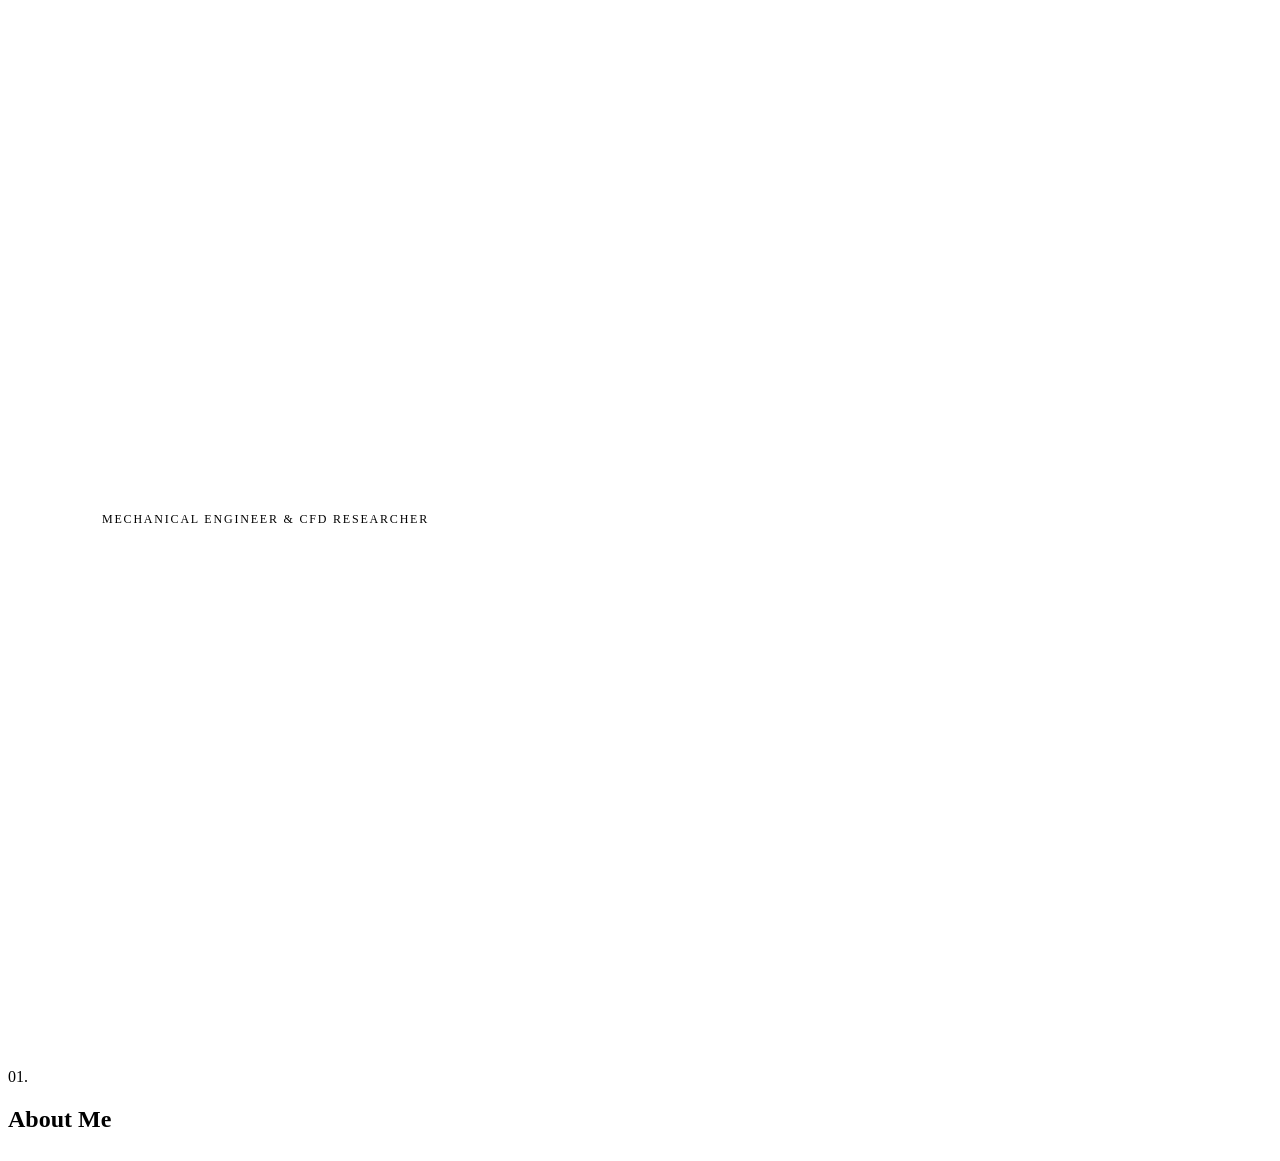
==== index.html @ 57d5d2e1 "Add files via upload" ====
<!DOCTYPE html>
<html lang="en">
<head>
<meta charset="UTF-8"><meta name="viewport" content="width=device-width,initial-scale=1">
<title>Md Redwan Islam | Portfolio</title>
<link rel="stylesheet" href="assets/css/style.css">
</head>
<body>
<nav class="nav" id="nav"></nav>
<div class="page">

  <!-- HERO -->
  <div style="min-height:100vh;display:flex;align-items:center;position:relative;z-index:1;max-width:1180px;margin:0 auto;padding:6rem 2rem 4rem;">
    <div style="flex:1;">
      <div class="fade-up delay-1" style="font-family:var(--mono);font-size:.75rem;color:var(--accent);letter-spacing:.15em;text-transform:uppercase;margin-bottom:1.5rem;display:flex;align-items:center;gap:.75rem;">
        <span style="width:40px;height:1px;background:var(--accent);display:inline-block;"></span>
        Mechanical Engineer & CFD Researcher
      </div>
      <h1 class="fade-up delay-2" style="font-family:var(--cond);font-size:clamp(3.2rem,9vw,6.5rem);font-weight:900;line-height:.92;text-transform:uppercase;letter-spacing:-.01em;margin-bottom:.5rem;" id="hero-name"></h1>
      <div class="fade-up delay-3" id="hero-tagline" style="font-family:var(--cond);font-size:clamp(1.1rem,2.5vw,1.65rem);font-weight:400;color:var(--text-muted);letter-spacing:.05em;text-transform:uppercase;margin-bottom:2rem;margin-top:.5rem;"></div>
      <p class="fade-up delay-4" style="font-size:1rem;color:var(--text-muted);max-width:580px;line-height:1.85;margin-bottom:2.5rem;border-left:2px solid var(--accent2);padding-left:1.25rem;" id="hero-bio"></p>
      <div class="fade-up delay-5" style="display:flex;gap:1rem;flex-wrap:wrap;" id="hero-btns"></div>
    </div>

    <!-- STATS -->
    <div style="display:flex;flex-direction:column;gap:2rem;text-align:right;padding-left:3rem;" id="hero-stats"></div>
  </div>

  <div class="section-divider"></div>

  <!-- ABOUT -->
  <section class="section">
    <div class="section-header">
      <span class="section-num">01.</span>
      <h2 class="section-title">About Me</h2>
      <div class="section-line"></div>
    </div>
    <div class="grid-2" style="align-items:start;gap:3rem;">
      <div style="display:flex;gap:2rem;align-items:start;flex-wrap:wrap;">
        <div id="about-photo"></div>
        <div id="about-bio" style="flex:1;min-width:200px;"></div>
      </div>
      <div class="flex-col" id="about-details"></div>
    </div>
  </section>

</div>
<footer id="footer"></footer>

<script src="assets/js/data.js"></script>
<script src="assets/js/render.js"></script>
<script>
  renderNav('index');
  renderFooter();

  // Hero name
  const parts = DATA.name.split(' ');
  const last = parts.pop();
  document.getElementById('hero-name').innerHTML =
    parts.join(' ') + '<br><span style="color:var(--accent)">' + last + '</span><span class="cursor"></span>';

  document.getElementById('hero-tagline').textContent = DATA.tagline;
  document.getElementById('hero-bio').textContent = DATA.bio[0];

  document.getElementById('hero-btns').innerHTML = `
    <a href="mailto:${DATA.email}" class="btn btn-primary">Get In Touch</a>
    <a href="${DATA.linkedin}" target="_blank" class="btn btn-outline">LinkedIn</a>
    ${DATA.cv_file ? `<a href="${DATA.cv_file}" download class="btn btn-outline">⬇ Download CV</a>` : ''}
  `;

  document.getElementById('hero-stats').innerHTML = DATA.stats.map(s => `
    <div>
      <div class="stat-num">${s.num}</div>
      <div class="stat-label">${s.label}</div>
    </div>`).join('');

  document.getElementById('about-photo').innerHTML = renderPhoto(190);
  document.getElementById('about-bio').innerHTML = DATA.bio.map(b => `<p style="color:var(--text-muted);margin-bottom:1rem;line-height:1.85;">${b}</p>`).join('');
  document.getElementById('about-details').innerHTML = renderDetails();
</script>
</body>
</html>
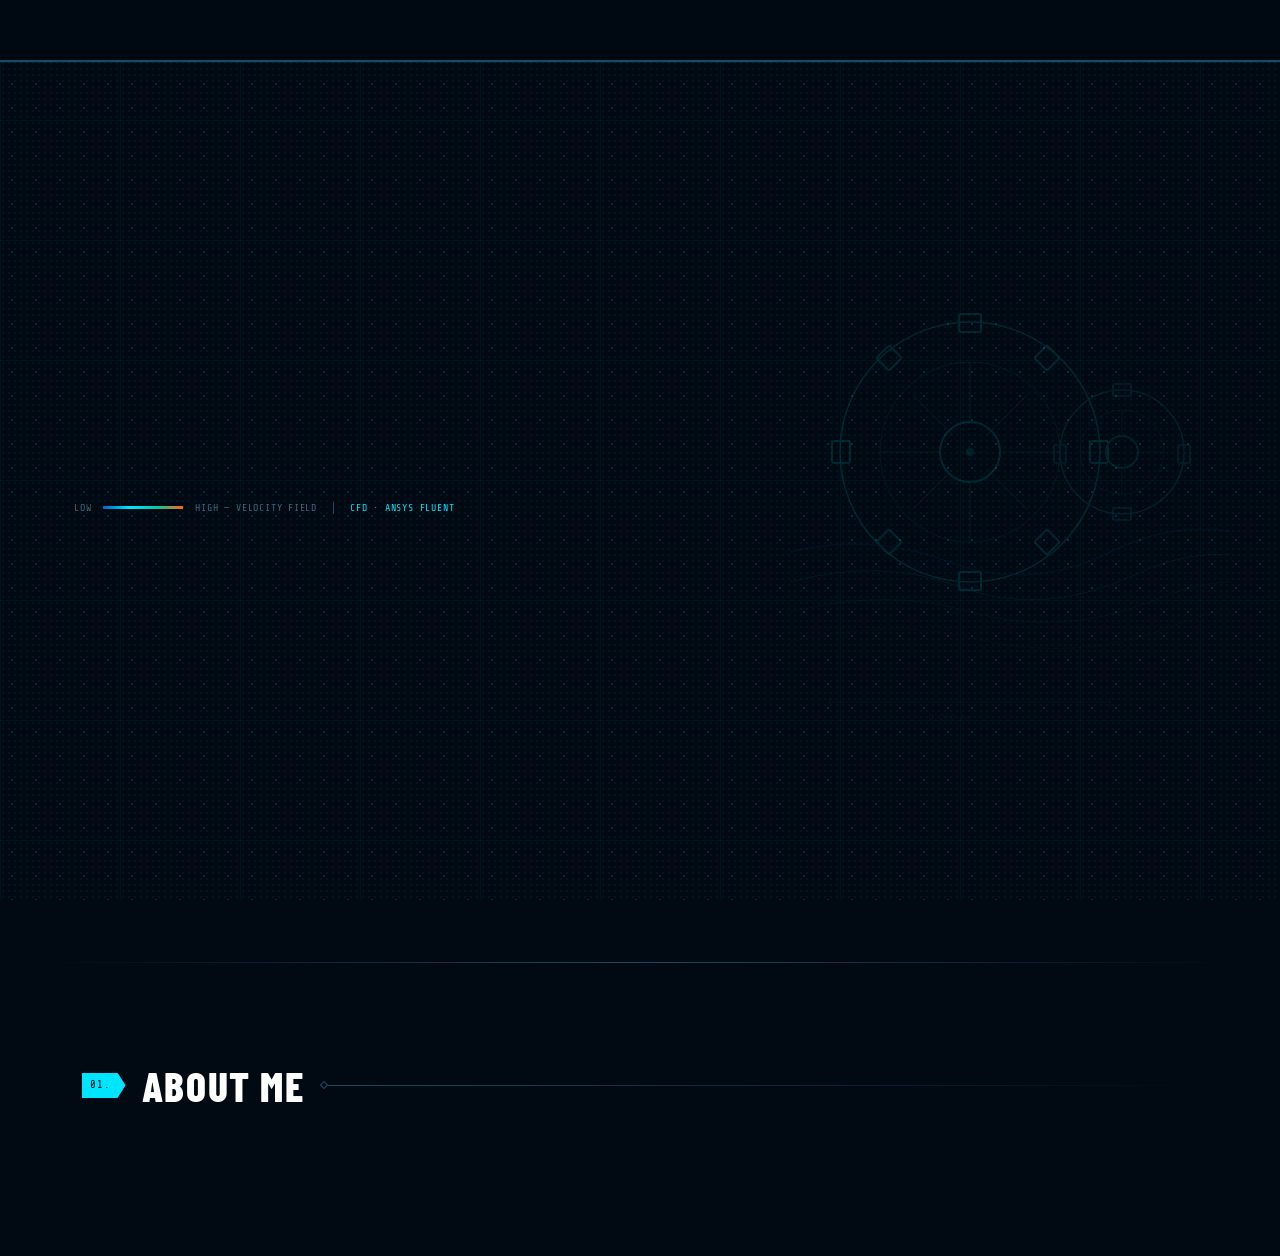
==== commit 678e5093: "Add files via upload" ====
--- a/index.html
+++ b/index.html
@@ -10,20 +10,96 @@
 <div class="page">
 
   <!-- HERO -->
-  <div style="min-height:100vh;display:flex;align-items:center;position:relative;z-index:1;max-width:1180px;margin:0 auto;padding:6rem 2rem 4rem;">
-    <div style="flex:1;">
-      <div class="fade-up delay-1" style="font-family:var(--mono);font-size:.75rem;color:var(--accent);letter-spacing:.15em;text-transform:uppercase;margin-bottom:1.5rem;display:flex;align-items:center;gap:.75rem;">
-        <span style="width:40px;height:1px;background:var(--accent);display:inline-block;"></span>
-        Mechanical Engineer & CFD Researcher
+  <div class="hero-wrap" style="min-height:100vh;display:flex;flex-direction:column;justify-content:center;position:relative;z-index:1;max-width:1180px;margin:0 auto;padding:6rem 1.5rem 4rem;overflow:hidden;">
+
+    <!-- GEAR + STREAMLINE SVG BACKGROUND -->
+    <svg class="hero-svg" style="position:absolute;right:-60px;top:50%;transform:translateY(-50%);opacity:.13;pointer-events:none;width:520px;height:520px;" viewBox="0 0 520 520" fill="none" xmlns="http://www.w3.org/2000/svg">
+      <!-- Large gear -->
+      <g class="gear-slow" style="transform-origin:200px 200px;">
+        <circle cx="200" cy="200" r="130" stroke="#00e5ff" stroke-width="1.5" fill="none"/>
+        <circle cx="200" cy="200" r="90"  stroke="#00e5ff" stroke-width="1" fill="none" opacity=".5"/>
+        <circle cx="200" cy="200" r="30"  stroke="#00e5ff" stroke-width="2" fill="none"/>
+        <!-- Gear teeth -->
+        <g stroke="#00e5ff" stroke-width="2" fill="none">
+          <rect x="189" y="62"  width="22" height="18" rx="2"/>
+          <rect x="189" y="320" width="22" height="18" rx="2"/>
+          <rect x="62"  y="189" width="18" height="22" rx="2"/>
+          <rect x="320" y="189" width="18" height="22" rx="2"/>
+          <rect x="110" y="97"  width="18" height="18" rx="2" transform="rotate(45 119 106)"/>
+          <rect x="268" y="97"  width="18" height="18" rx="2" transform="rotate(45 277 106)"/>
+          <rect x="110" y="281" width="18" height="18" rx="2" transform="rotate(45 119 290)"/>
+          <rect x="268" y="281" width="18" height="18" rx="2" transform="rotate(45 277 290)"/>
+        </g>
+        <!-- Spokes -->
+        <line x1="200" y1="110" x2="200" y2="170" stroke="#00e5ff" stroke-width="1" opacity=".6"/>
+        <line x1="200" y1="230" x2="200" y2="290" stroke="#00e5ff" stroke-width="1" opacity=".6"/>
+        <line x1="110" y1="200" x2="170" y2="200" stroke="#00e5ff" stroke-width="1" opacity=".6"/>
+        <line x1="230" y1="200" x2="290" y2="200" stroke="#00e5ff" stroke-width="1" opacity=".6"/>
+        <line x1="143" y1="143" x2="183" y2="183" stroke="#00e5ff" stroke-width="1" opacity=".6"/>
+        <line x1="217" y1="217" x2="257" y2="257" stroke="#00e5ff" stroke-width="1" opacity=".6"/>
+        <line x1="257" y1="143" x2="217" y2="183" stroke="#00e5ff" stroke-width="1" opacity=".6"/>
+        <line x1="183" y1="217" x2="143" y2="257" stroke="#00e5ff" stroke-width="1" opacity=".6"/>
+      </g>
+      <!-- Small gear interlocking -->
+      <g class="gear-ccw" style="transform-origin:352px 200px;">
+        <circle cx="352" cy="200" r="62"  stroke="#00b8cc" stroke-width="1.5" fill="none"/>
+        <circle cx="352" cy="200" r="42"  stroke="#00b8cc" stroke-width="1" fill="none" opacity=".5"/>
+        <circle cx="352" cy="200" r="16"  stroke="#00b8cc" stroke-width="2" fill="none"/>
+        <g stroke="#00b8cc" stroke-width="1.5" fill="none">
+          <rect x="343" y="132" width="18" height="12" rx="1"/>
+          <rect x="343" y="256" width="18" height="12" rx="1"/>
+          <rect x="284" y="193" width="12" height="18" rx="1"/>
+          <rect x="408" y="193" width="12" height="18" rx="1"/>
+        </g>
+        <line x1="352" y1="158" x2="352" y2="184" stroke="#00b8cc" stroke-width="1" opacity=".6"/>
+        <line x1="352" y1="216" x2="352" y2="242" stroke="#00b8cc" stroke-width="1" opacity=".6"/>
+        <line x1="310" y1="200" x2="336" y2="200" stroke="#00b8cc" stroke-width="1" opacity=".6"/>
+        <line x1="368" y1="200" x2="394" y2="200" stroke="#00b8cc" stroke-width="1" opacity=".6"/>
+      </g>
+      <!-- CFD Streamlines -->
+      <path d="M 20 300 Q 100 280 180 310 Q 260 340 340 300 Q 420 260 500 290" stroke="#0066cc" stroke-width="1.5" fill="none" opacity=".7" stroke-dasharray="600" style="animation:flow 4s linear infinite;"/>
+      <path d="M 20 330 Q 110 305 190 335 Q 270 365 360 325 Q 440 285 520 315" stroke="#00e5ff" stroke-width="1" fill="none" opacity=".5" stroke-dasharray="600" style="animation:flow 5s linear infinite .8s;"/>
+      <path d="M 20 360 Q 120 335 200 360 Q 290 385 380 350 Q 460 315 520 340" stroke="#00ccaa" stroke-width="1" fill="none" opacity=".4" stroke-dasharray="600" style="animation:flow 6s linear infinite 1.6s;"/>
+      <path d="M 20 390 Q 130 365 210 388 Q 310 410 400 375 Q 470 345 520 368" stroke="#ff6600" stroke-width="1" fill="none" opacity=".3" stroke-dasharray="600" style="animation:flow 7s linear infinite 2.4s;"/>
+      <!-- Dimension lines -->
+      <line x1="60" y1="450" x2="340" y2="450" stroke="#1a4a6a" stroke-width="1"/>
+      <line x1="60" y1="445" x2="60" y2="455" stroke="#1a4a6a" stroke-width="1"/>
+      <line x1="340" y1="445" x2="340" y2="455" stroke="#1a4a6a" stroke-width="1"/>
+      <text x="180" y="468" fill="#1a4a6a" font-size="9" font-family="monospace" text-anchor="middle">Ø 260 mm</text>
+      <!-- Crosshair center -->
+      <circle cx="200" cy="200" r="4" fill="#00e5ff" opacity=".8"/>
+      <line x1="185" y1="200" x2="215" y2="200" stroke="#00e5ff" stroke-width=".5" opacity=".6"/>
+      <line x1="200" y1="185" x2="200" y2="215" stroke="#00e5ff" stroke-width=".5" opacity=".6"/>
+    </svg>
+
+    <!-- HERO CONTENT -->
+    <div style="display:flex;align-items:flex-start;justify-content:space-between;flex-wrap:wrap;gap:2rem;">
+      <div style="flex:1;min-width:280px;">
+
+        <!-- CFD LEGEND BAR -->
+        <div class="fade-up delay-1" style="display:flex;align-items:center;gap:.75rem;margin-bottom:1.75rem;flex-wrap:wrap;">
+          <span style="font-family:var(--mono);font-size:.62rem;color:var(--text-dim);letter-spacing:.08em;">LOW</span>
+          <div style="height:3px;width:80px;background:linear-gradient(to right,#0066cc,#00e5ff,#00ccaa,#ff6600);flex-shrink:0;"></div>
+          <span style="font-family:var(--mono);font-size:.62rem;color:var(--text-dim);letter-spacing:.08em;">HIGH — VELOCITY FIELD</span>
+          <span style="width:1px;height:12px;background:var(--border-hi);display:inline-block;margin:0 .25rem;"></span>
+          <span style="font-family:var(--mono);font-size:.62rem;color:var(--accent);letter-spacing:.08em;">CFD · ANSYS FLUENT</span>
+        </div>
+
+        <h1 class="hero-name fade-up delay-2" style="font-family:var(--cond);font-size:clamp(3rem,10vw,6.5rem);font-weight:900;line-height:.92;text-transform:uppercase;letter-spacing:-.01em;margin-bottom:.5rem;" id="hero-name"></h1>
+        <div class="hero-subtitle fade-up delay-3" id="hero-tagline" style="font-family:var(--cond);font-size:clamp(1rem,2.5vw,1.65rem);font-weight:400;color:var(--text-muted);letter-spacing:.05em;text-transform:uppercase;margin-bottom:2rem;margin-top:.5rem;"></div>
+
+        <!-- Bio with engineering annotation style -->
+        <div class="fade-up delay-4" style="position:relative;margin-bottom:2.5rem;">
+          <div style="position:absolute;left:0;top:0;bottom:0;width:3px;background:linear-gradient(to bottom,#0066cc,#00e5ff,#00ccaa);"></div>
+          <p id="hero-bio" style="font-size:.95rem;color:var(--text-muted);max-width:560px;line-height:1.9;padding-left:1.25rem;"></p>
+        </div>
+
+        <div class="hero-btns fade-up delay-5" style="display:flex;gap:1rem;flex-wrap:wrap;" id="hero-btns"></div>
       </div>
-      <h1 class="fade-up delay-2" style="font-family:var(--cond);font-size:clamp(3.2rem,9vw,6.5rem);font-weight:900;line-height:.92;text-transform:uppercase;letter-spacing:-.01em;margin-bottom:.5rem;" id="hero-name"></h1>
-      <div class="fade-up delay-3" id="hero-tagline" style="font-family:var(--cond);font-size:clamp(1.1rem,2.5vw,1.65rem);font-weight:400;color:var(--text-muted);letter-spacing:.05em;text-transform:uppercase;margin-bottom:2rem;margin-top:.5rem;"></div>
-      <p class="fade-up delay-4" style="font-size:1rem;color:var(--text-muted);max-width:580px;line-height:1.85;margin-bottom:2.5rem;border-left:2px solid var(--accent2);padding-left:1.25rem;" id="hero-bio"></p>
-      <div class="fade-up delay-5" style="display:flex;gap:1rem;flex-wrap:wrap;" id="hero-btns"></div>
+
+      <!-- DESKTOP STATS — styled as spec readout -->
+      <div class="hero-stats-col" style="display:flex;flex-direction:column;gap:1.5rem;text-align:right;padding-left:2rem;" id="hero-stats"></div>
     </div>
-
-    <!-- STATS -->
-    <div style="display:flex;flex-direction:column;gap:2rem;text-align:right;padding-left:3rem;" id="hero-stats"></div>
   </div>
 
   <div class="section-divider"></div>
@@ -47,13 +123,15 @@
 </div>
 <footer id="footer"></footer>
 
+<style>
+  @keyframes flow { from{stroke-dashoffset:600} to{stroke-dashoffset:0} }
+</style>
 <script src="assets/js/data.js"></script>
 <script src="assets/js/render.js"></script>
 <script>
   renderNav('index');
   renderFooter();
 
-  // Hero name
   const parts = DATA.name.split(' ');
   const last = parts.pop();
   document.getElementById('hero-name').innerHTML =
@@ -68,8 +146,10 @@
     ${DATA.cv_file ? `<a href="${DATA.cv_file}" download class="btn btn-outline">⬇ Download CV</a>` : ''}
   `;
 
+  // Stats styled as engineering spec readout
   document.getElementById('hero-stats').innerHTML = DATA.stats.map(s => `
-    <div>
+    <div style="border:1px solid var(--border);padding:.75rem 1rem;min-width:100px;background:var(--surface);position:relative;">
+      <div style="position:absolute;top:4px;right:4px;width:6px;height:6px;border-top:1px solid var(--border-hi);border-right:1px solid var(--border-hi);"></div>
       <div class="stat-num">${s.num}</div>
       <div class="stat-label">${s.label}</div>
     </div>`).join('');
--- a/assets/css/style.css
+++ b/assets/css/style.css
@@ -0,0 +1,414 @@
+/* ============================================================
+   REDWAN ISLAM PORTFOLIO — MECHANICAL ENGINEERING THEME
+   Blueprint · CFD Contours · Technical Drawing aesthetic
+   ============================================================ */
+
+@import url('https://fonts.googleapis.com/css2?family=Share+Tech+Mono&family=Barlow:wght@300;400;500;600;700&family=Barlow+Condensed:wght@400;600;700;800&display=swap');
+
+:root {
+  --bg:        #010a12;
+  --surface:   #051018;
+  --surface2:  #0a1e2e;
+  --border:    #0f2d44;
+  --border-hi: #1a4a6a;
+  --accent:    #00e5ff;
+  --accent2:   #00b8cc;
+  --accent3:   #006a8a;
+  --cfd-blue:  #0066cc;
+  --cfd-mid:   #00ccaa;
+  --cfd-hot:   #ff6600;
+  --green:     #00e676;
+  --orange:    #ff9100;
+  --red:       #ff5252;
+  --text:      #ffffff;
+  --text-hi:   #e0f7ff;
+  --text-muted:#8ec8e0;
+  --text-dim:  #3a6880;
+  --mono: 'Share Tech Mono', monospace;
+  --sans: 'Barlow', sans-serif;
+  --cond: 'Barlow Condensed', sans-serif;
+}
+
+*, *::before, *::after { margin:0; padding:0; box-sizing:border-box; }
+html { scroll-behavior:smooth; font-size:16px; }
+body { background:var(--bg); color:var(--text); font-family:var(--sans); line-height:1.65; overflow-x:hidden; }
+
+/* BLUEPRINT DOT GRID */
+body::before {
+  content:''; position:fixed; inset:0; z-index:0; pointer-events:none;
+  background-image:
+    radial-gradient(circle, rgba(0,180,220,.22) 1px, transparent 1px),
+    radial-gradient(circle, rgba(0,180,220,.07) 1px, transparent 1px);
+  background-size: 24px 24px, 6px 6px;
+  background-position: 0 0, 12px 12px;
+}
+/* MAJOR GRID LINES */
+body::after {
+  content:''; position:fixed; inset:0; z-index:0; pointer-events:none;
+  background-image:
+    linear-gradient(rgba(0,180,220,.05) 1px, transparent 1px),
+    linear-gradient(90deg, rgba(0,180,220,.05) 1px, transparent 1px);
+  background-size: 120px 120px;
+}
+
+img { max-width:100%; display:block; }
+a  { color:inherit; text-decoration:none; }
+::-webkit-scrollbar { width:4px; }
+::-webkit-scrollbar-track { background:var(--bg); }
+::-webkit-scrollbar-thumb { background:linear-gradient(to bottom, var(--cfd-blue), var(--accent), var(--cfd-hot)); }
+
+.z1 { position:relative; z-index:1; }
+.container { max-width:1180px; margin:0 auto; padding:0 2rem; }
+
+/* ── NAV ── */
+.nav {
+  position:fixed; top:0; left:0; right:0; z-index:200;
+  height:62px;
+  background:rgba(1,10,18,.97);
+  backdrop-filter:blur(16px);
+  border-bottom:2px solid var(--border-hi);
+  box-shadow:0 1px 0 rgba(0,229,255,.06);
+  display:flex; align-items:center; justify-content:space-between;
+  padding:0 1.5rem;
+}
+.nav-logo {
+  font-family:var(--mono); font-size:1.35rem; font-weight:700;
+  color:var(--accent); letter-spacing:.08em; flex-shrink:0;
+  position:relative; padding:4px 10px;
+}
+.nav-logo::before,.nav-logo::after {
+  content:''; position:absolute;
+  width:7px; height:7px; border-color:var(--accent3); border-style:solid;
+}
+.nav-logo::before { top:0; left:0; border-width:1px 0 0 1px; }
+.nav-logo::after  { bottom:0; right:0; border-width:0 1px 1px 0; }
+
+.nav-links { display:flex; gap:1.5rem; list-style:none; }
+.nav-links a {
+  font-family:var(--mono); font-size:.72rem; color:var(--text-muted);
+  letter-spacing:.1em; text-transform:uppercase; transition:color .2s; position:relative;
+}
+.nav-links a::after {
+  content:''; position:absolute; bottom:-4px; left:0; right:0;
+  height:1px; background:var(--accent); transform:scaleX(0); transition:transform .2s;
+}
+.nav-links a:hover::after,.nav-links a.active::after { transform:scaleX(1); }
+.nav-links a:hover,.nav-links a.active { color:var(--accent); }
+
+.nav-cta {
+  font-family:var(--mono); font-size:.7rem; letter-spacing:.08em;
+  text-transform:uppercase; padding:.45rem 1.1rem;
+  border:1px solid var(--accent); color:var(--accent); background:transparent;
+  transition:all .2s; cursor:pointer; text-decoration:none; flex-shrink:0;
+}
+.nav-cta:hover { background:var(--accent); color:var(--bg); }
+
+.nav-hamburger {
+  display:none; flex-direction:column; gap:5px;
+  cursor:pointer; padding:6px; background:none; border:none; z-index:300;
+}
+.nav-hamburger span { display:block; width:24px; height:2px; background:var(--accent); transition:all .3s; }
+.nav-hamburger.open span:nth-child(1) { transform:translateY(7px) rotate(45deg); }
+.nav-hamburger.open span:nth-child(2) { opacity:0; }
+.nav-hamburger.open span:nth-child(3) { transform:translateY(-7px) rotate(-45deg); }
+
+.nav-drawer {
+  display:none; position:fixed; top:62px; left:0; right:0; bottom:0;
+  background:rgba(1,10,18,.99); backdrop-filter:blur(20px); z-index:199;
+  flex-direction:column; padding:2rem 1.5rem; border-top:1px solid var(--border-hi); overflow-y:auto;
+}
+.nav-drawer.open { display:flex; }
+.nav-drawer ul { list-style:none; display:flex; flex-direction:column; gap:0; margin-bottom:2rem; }
+.nav-drawer ul li a {
+  display:block; font-family:var(--mono); font-size:1.1rem; color:var(--text-muted);
+  letter-spacing:.1em; text-transform:uppercase; padding:1rem 0;
+  border-bottom:1px solid var(--border); transition:color .2s, padding-left .2s;
+}
+.nav-drawer ul li a:hover,.nav-drawer ul li a.active { color:var(--accent); padding-left:.5rem; }
+.nav-drawer .drawer-cv {
+  font-family:var(--mono); font-size:.85rem; letter-spacing:.1em; text-transform:uppercase;
+  padding:1rem 1.5rem; border:1px solid var(--accent); color:var(--accent);
+  background:transparent; text-align:center; text-decoration:none; transition:all .2s; margin-top:.5rem;
+}
+.nav-drawer .drawer-cv:hover { background:var(--accent); color:var(--bg); }
+
+.page { padding-top:62px; }
+
+/* ── SECTION HEADER — engineering callout style ── */
+.section { position:relative; z-index:1; padding:5.5rem 2rem; max-width:1180px; margin:0 auto; }
+.section-header { display:flex; align-items:center; gap:1rem; margin-bottom:3rem; }
+.section-num {
+  font-family:var(--mono); font-size:.65rem; color:var(--bg); background:var(--accent);
+  letter-spacing:.1em; padding:.25rem .9rem .25rem .5rem;
+  clip-path:polygon(0 0, calc(100% - 8px) 0, 100% 50%, calc(100% - 8px) 100%, 0 100%);
+}
+.section-title {
+  font-family:var(--cond); font-size:clamp(1.8rem,4vw,2.6rem);
+  font-weight:800; text-transform:uppercase; letter-spacing:.04em; color:var(--text);
+}
+.section-line {
+  flex:1; height:1px;
+  background:linear-gradient(to right, var(--border-hi), transparent);
+  position:relative;
+}
+.section-line::before {
+  content:''; position:absolute; left:0; top:-3px;
+  width:6px; height:6px;
+  border:1px solid var(--border-hi);
+  transform:rotate(45deg); background:var(--bg);
+}
+.section-divider {
+  width:100%; height:1px;
+  background:linear-gradient(to right, transparent, var(--border-hi), transparent);
+  max-width:1180px; margin:0 auto;
+}
+
+/* ── BUTTONS ── */
+.btn {
+  display:inline-flex; align-items:center; gap:.5rem;
+  font-family:var(--mono); font-size:.75rem; letter-spacing:.1em;
+  text-transform:uppercase; padding:.75rem 1.6rem; border:1px solid;
+  transition:all .25s; cursor:pointer; position:relative;
+}
+.btn-primary { background:var(--accent); border-color:var(--accent); color:var(--bg); font-weight:700; }
+.btn-primary:hover { background:transparent; color:var(--accent); }
+.btn-outline { background:transparent; border-color:var(--border-hi); color:var(--text-muted); }
+.btn-outline:hover { border-color:var(--accent); color:var(--accent); }
+.btn-ghost { background:transparent; border-color:transparent; color:var(--text-muted); }
+.btn-ghost:hover { color:var(--accent); }
+
+/* ── TAGS ── */
+.tag { font-family:var(--mono); font-size:.62rem; padding:.22rem .65rem; border:1px solid var(--border-hi); color:var(--text-dim); letter-spacing:.05em; text-transform:uppercase; }
+.tag-accent { border-color:var(--accent3); color:var(--accent2); }
+.tag-green  { border-color:rgba(0,230,118,.35); color:var(--green); }
+.tag-orange { border-color:rgba(255,145,0,.35); color:var(--orange); }
+
+/* ── CARDS ── */
+.card { background:var(--surface); border:1px solid var(--border); padding:1.75rem; transition:border-color .25s, box-shadow .25s; }
+.card:hover { border-color:var(--accent3); box-shadow:0 0 24px rgba(0,229,255,.06); }
+.card-accent-left { border-left:3px solid var(--accent); }
+
+/* ── TIMELINE ── */
+.timeline { padding-left:2rem; position:relative; }
+.timeline::before {
+  content:''; position:absolute; left:0; top:10px; bottom:0; width:1px;
+  background:linear-gradient(to bottom, var(--cfd-blue), var(--accent), transparent);
+}
+.timeline-item { position:relative; margin-bottom:2.75rem; padding-left:1.5rem; }
+.timeline-item::before {
+  content:''; position:absolute; left:-2rem; top:10px;
+  width:9px; height:9px; border:1px solid var(--accent); background:var(--bg); transform:rotate(45deg);
+}
+.timeline-meta { font-family:var(--mono); font-size:.68rem; color:var(--accent); letter-spacing:.08em; text-transform:uppercase; margin-bottom:.3rem; }
+.timeline-role { font-family:var(--cond); font-size:1.3rem; font-weight:800; text-transform:uppercase; letter-spacing:.03em; color:var(--text); }
+.timeline-company { font-size:.87rem; color:var(--accent2); font-weight:600; margin-bottom:.65rem; }
+.timeline-desc { color:var(--text-muted); font-size:.9rem; line-height:1.75; margin-bottom:.75rem; }
+
+/* ── EDU CARD ── */
+.edu-card {
+  background:var(--surface); border:1px solid var(--border); padding:1.75rem;
+  position:relative; transition:border-color .25s, box-shadow .25s; overflow:hidden;
+}
+.edu-card:hover { border-color:var(--accent2); box-shadow:0 0 24px rgba(0,229,255,.05); }
+.edu-card::before {
+  content:''; position:absolute; top:0; left:0; width:4px; height:100%;
+  background:linear-gradient(to bottom, var(--cfd-blue), var(--accent), var(--cfd-mid));
+}
+.edu-card::after {
+  content:''; position:absolute; top:8px; right:8px;
+  width:12px; height:12px; border-top:1px solid var(--border-hi); border-right:1px solid var(--border-hi);
+}
+.edu-period { font-family:var(--mono); font-size:.66rem; color:var(--accent); letter-spacing:.08em; text-transform:uppercase; margin-bottom:.45rem; }
+.edu-degree { font-family:var(--cond); font-size:1.18rem; font-weight:800; text-transform:uppercase; margin-bottom:.25rem; color:var(--text); }
+.edu-institution { font-size:.87rem; color:var(--accent2); font-weight:600; margin-bottom:.65rem; }
+.edu-detail { font-size:.84rem; color:var(--text-muted); line-height:1.7; }
+
+/* ── PUBLICATIONS ── */
+.pub-item {
+  background:var(--surface); border:1px solid var(--border); padding:1.5rem;
+  display:grid; grid-template-columns:48px 1fr; gap:1.25rem; align-items:start;
+  transition:border-color .25s; position:relative; overflow:hidden;
+}
+.pub-item::before {
+  content:''; position:absolute; bottom:0; left:0; right:0; height:2px;
+  background:linear-gradient(to right, var(--cfd-blue), var(--accent), var(--cfd-hot), transparent);
+  transform:scaleX(0); transform-origin:left; transition:transform .4s;
+}
+.pub-item:hover { border-color:var(--accent2); }
+.pub-item:hover::before { transform:scaleX(1); }
+.pub-index { font-family:var(--cond); font-size:2.2rem; font-weight:900; color:var(--border-hi); line-height:1; }
+.pub-type  { font-family:var(--mono); font-size:.65rem; color:var(--orange); letter-spacing:.1em; text-transform:uppercase; margin-bottom:.35rem; }
+.pub-title { font-size:.95rem; font-weight:700; margin-bottom:.35rem; line-height:1.4; color:var(--text); }
+.pub-venue { font-size:.82rem; color:var(--accent2); margin-bottom:.3rem; }
+.pub-authors { font-size:.78rem; color:var(--text-dim); font-style:italic; }
+
+/* ── PROJECT CARDS ── */
+.project-card {
+  background:var(--surface); border:1px solid var(--border); padding:1.75rem;
+  position:relative; overflow:hidden; transition:border-color .25s, box-shadow .25s;
+}
+.project-card::after {
+  content:''; position:absolute; bottom:0; left:0; right:0; height:3px;
+  background:linear-gradient(to right, var(--cfd-blue), var(--accent), var(--cfd-mid), var(--cfd-hot));
+  transform:scaleX(0); transform-origin:left; transition:transform .4s ease;
+}
+.project-card:hover { border-color:var(--accent2); box-shadow:0 0 32px rgba(0,229,255,.08); }
+.project-card:hover::after { transform:scaleX(1); }
+.project-type  { font-family:var(--mono); font-size:.65rem; color:var(--accent); letter-spacing:.1em; text-transform:uppercase; margin-bottom:.65rem; }
+.project-title { font-family:var(--cond); font-size:1.15rem; font-weight:800; text-transform:uppercase; margin-bottom:.65rem; line-height:1.2; color:var(--text); }
+.project-desc  { font-size:.86rem; color:var(--text-muted); line-height:1.75; margin-bottom:1rem; }
+.project-outcome {
+  font-family:var(--mono); font-size:.72rem; color:var(--green);
+  padding:.4rem .75rem; border:1px solid rgba(0,230,118,.2); background:rgba(0,230,118,.04); margin-bottom:1rem;
+}
+
+/* ── SKILLS ── */
+.skill-group {
+  background:var(--surface); border:1px solid var(--border); padding:1.5rem;
+  position:relative; transition:border-color .25s;
+}
+.skill-group:hover { border-color:var(--accent3); }
+.skill-group::before {
+  content:''; position:absolute; top:6px; left:6px;
+  width:10px; height:10px; border-top:1px solid var(--border-hi); border-left:1px solid var(--border-hi);
+}
+.skill-group-title {
+  font-family:var(--mono); font-size:.7rem; color:var(--accent);
+  letter-spacing:.1em; text-transform:uppercase; margin-bottom:1rem;
+  padding-bottom:.5rem; border-bottom:1px solid var(--border);
+}
+.skill-list { list-style:none; display:flex; flex-direction:column; gap:.55rem; }
+.skill-list li { display:flex; align-items:center; gap:.6rem; font-size:.875rem; color:var(--text-muted); }
+.skill-list li::before { content:'▸'; color:var(--accent); font-size:.7rem; }
+.skill-bar-wrap { flex:1; height:3px; background:var(--border); margin-left:auto; max-width:70px; }
+.skill-bar {
+  height:100%; background:linear-gradient(to right, var(--cfd-blue), var(--accent));
+  position:relative;
+}
+.skill-bar::after { content:''; position:absolute; right:0; top:-2px; width:1px; height:7px; background:var(--accent); }
+
+/* ── HONOURS ── */
+.honour-item {
+  display:flex; gap:1rem; align-items:start; padding:1rem 1.25rem;
+  background:var(--surface); border:1px solid var(--border); transition:border-color .25s;
+}
+.honour-item:hover { border-color:var(--accent3); }
+.honour-icon { color:var(--orange); font-size:1rem; min-width:20px; }
+.honour-text { font-size:.87rem; color:var(--text-muted); }
+.honour-text strong { color:var(--text); }
+
+/* ── CONTACT ── */
+.contact-link {
+  display:flex; align-items:center; gap:1rem; padding:1rem 1.25rem;
+  background:var(--surface); border:1px solid var(--border); color:var(--text);
+  transition:all .2s; position:relative; overflow:hidden;
+}
+.contact-link::after {
+  content:''; position:absolute; left:0; top:0; bottom:0; width:2px;
+  background:linear-gradient(to bottom, var(--cfd-blue), var(--accent));
+  transform:scaleY(0); transform-origin:top; transition:transform .25s;
+}
+.contact-link:hover { border-color:var(--accent); }
+.contact-link:hover::after { transform:scaleY(1); }
+.contact-link-icon { font-family:var(--mono); font-size:.72rem; color:var(--accent); min-width:68px; letter-spacing:.05em; text-transform:uppercase; }
+.contact-link-val { font-size:.875rem; color:var(--text-muted); }
+.contact-link:hover .contact-link-val { color:var(--accent); }
+
+/* ── DETAIL ROWS ── */
+.detail-row { display:flex; gap:1rem; align-items:baseline; padding-bottom:.75rem; border-bottom:1px solid var(--border); }
+.detail-key { font-family:var(--mono); font-size:.68rem; color:var(--accent); text-transform:uppercase; letter-spacing:.08em; min-width:108px; }
+.detail-val { font-size:.9rem; color:var(--text-muted); }
+.detail-val a { color:var(--accent2); }
+.detail-val a:hover { color:var(--accent); }
+
+/* ── ANIMATIONS ── */
+@keyframes blink { 0%,100%{opacity:1} 50%{opacity:0} }
+.cursor::after { content:'_'; color:var(--accent); animation:blink 1s step-end infinite; }
+
+@keyframes fadeUp { from{opacity:0;transform:translateY(22px)} to{opacity:1;transform:translateY(0)} }
+.fade-up { animation:fadeUp .6s ease both; }
+.delay-1{animation-delay:.1s}.delay-2{animation-delay:.2s}.delay-3{animation-delay:.3s}
+.delay-4{animation-delay:.4s}.delay-5{animation-delay:.5s}
+
+@keyframes rotate-cw  { to{transform:rotate(360deg)} }
+@keyframes rotate-ccw { to{transform:rotate(-360deg)} }
+@keyframes flow {
+  0%  { stroke-dashoffset:600; }
+  100%{ stroke-dashoffset:0; }
+}
+
+/* ── GEAR ELEMENTS ── */
+.gear-cw  { animation:rotate-cw  14s linear infinite; transform-origin:center; }
+.gear-ccw { animation:rotate-ccw 10s linear infinite; transform-origin:center; }
+.gear-slow{ animation:rotate-cw  22s linear infinite; transform-origin:center; }
+
+/* ── GRIDS ── */
+.grid-2 { display:grid; grid-template-columns:1fr 1fr; gap:1.5rem; }
+.grid-3 { display:grid; grid-template-columns:repeat(3,1fr); gap:1.5rem; }
+.grid-auto { display:grid; grid-template-columns:repeat(auto-fit,minmax(300px,1fr)); gap:1.5rem; }
+.grid-auto-sm { display:grid; grid-template-columns:repeat(auto-fit,minmax(240px,1fr)); gap:1.5rem; }
+.flex-col { display:flex; flex-direction:column; gap:1rem; }
+
+.stat-num  { font-family:var(--cond); font-size:2.6rem; font-weight:900; color:var(--accent); line-height:1; }
+.stat-label{ font-family:var(--mono); font-size:.64rem; color:var(--text-dim); letter-spacing:.1em; text-transform:uppercase; margin-top:.2rem; }
+
+/* ── FORM ── */
+.form-group { display:flex; flex-direction:column; gap:.4rem; }
+.form-group label { font-family:var(--mono); font-size:.66rem; color:var(--accent); letter-spacing:.1em; text-transform:uppercase; }
+.form-group input,.form-group textarea,.form-group select {
+  background:var(--surface); border:1px solid var(--border-hi); color:var(--text);
+  padding:.75rem 1rem; font-family:var(--sans); font-size:.875rem; outline:none; transition:border-color .2s; width:100%;
+}
+.form-group input:focus,.form-group textarea:focus { border-color:var(--accent2); }
+.form-group textarea { resize:vertical; min-height:110px; }
+
+/* ── PHOTO FRAME ── */
+.photo-frame {
+  width:200px; height:200px; border:2px solid var(--accent);
+  position:relative; overflow:hidden; flex-shrink:0;
+}
+.photo-frame::before {
+  content:''; position:absolute; inset:0; z-index:1; pointer-events:none;
+  background:linear-gradient(rgba(0,229,255,.06) 1px,transparent 1px),linear-gradient(90deg,rgba(0,229,255,.06) 1px,transparent 1px);
+  background-size:20px 20px;
+}
+.photo-frame img { width:100%; height:100%; object-fit:cover; }
+.photo-placeholder {
+  width:100%; height:100%; display:flex; flex-direction:column; align-items:center; justify-content:center;
+  background:var(--surface2); color:var(--text-dim); font-family:var(--mono);
+  font-size:.65rem; letter-spacing:.08em; text-align:center; gap:.5rem;
+}
+.photo-placeholder svg { opacity:.4; }
+
+/* ══════════════════════════════════════════
+   RESPONSIVE
+══════════════════════════════════════════ */
+@media(max-width:900px) {
+  .nav-links,.nav-cta { display:none; }
+  .nav-hamburger { display:flex; }
+  .grid-2,.grid-3 { grid-template-columns:1fr; }
+  .grid-auto { grid-template-columns:1fr; }
+  .hero-svg { display:none; }
+  .hero-stats-col { flex-direction:row !important; flex-wrap:wrap; gap:1.5rem !important; padding-left:0 !important; justify-content:flex-start; margin-top:2rem; }
+}
+@media(max-width:600px) {
+  .section { padding:3rem 1.25rem; }
+  .nav { padding:0 1.25rem; }
+  .section-title { font-size:1.6rem; }
+  .hero-wrap { padding:5rem 1.25rem 3rem !important; }
+  .hero-name { font-size:clamp(2.8rem,16vw,5rem) !important; }
+  .hero-subtitle { font-size:1rem !important; }
+  .hero-bio { font-size:.9rem !important; }
+  .hero-btns { flex-direction:column !important; gap:.75rem !important; }
+  .hero-btns .btn { justify-content:center; text-align:center; }
+  .hero-stats-col { display:grid !important; grid-template-columns:1fr 1fr; gap:1rem !important; margin-top:2rem; padding:0 !important; }
+  .stat-num { font-size:2rem; }
+  .timeline { padding-left:1.5rem; }
+  .project-card,.edu-card,.pub-item { padding:1.25rem; }
+  .pub-item { grid-template-columns:36px 1fr; gap:.75rem; }
+  .grid-auto-sm { grid-template-columns:1fr; }
+  .detail-row { flex-direction:column; gap:.2rem; }
+  .detail-key { min-width:auto; }
+  .photo-frame { width:140px !important; height:140px !important; }
+  .btn { font-size:.7rem; padding:.7rem 1.2rem; }
+}
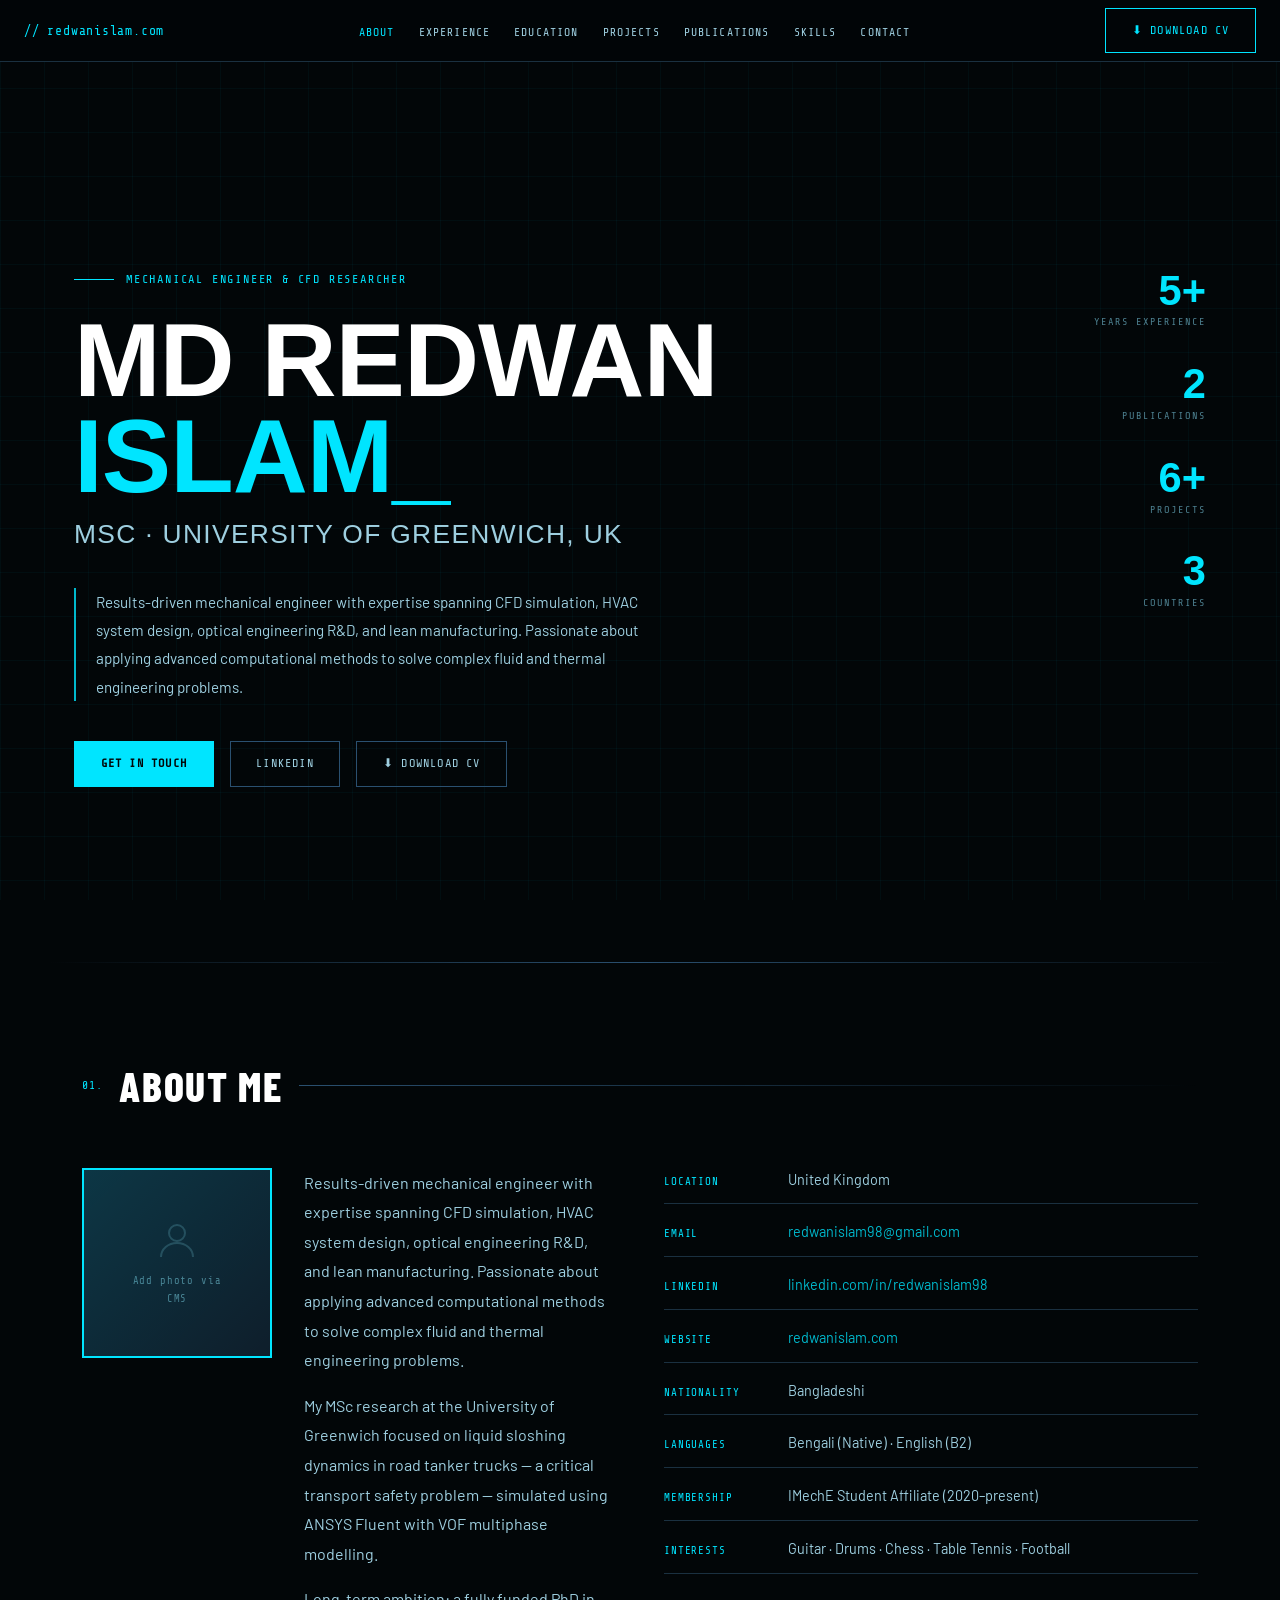
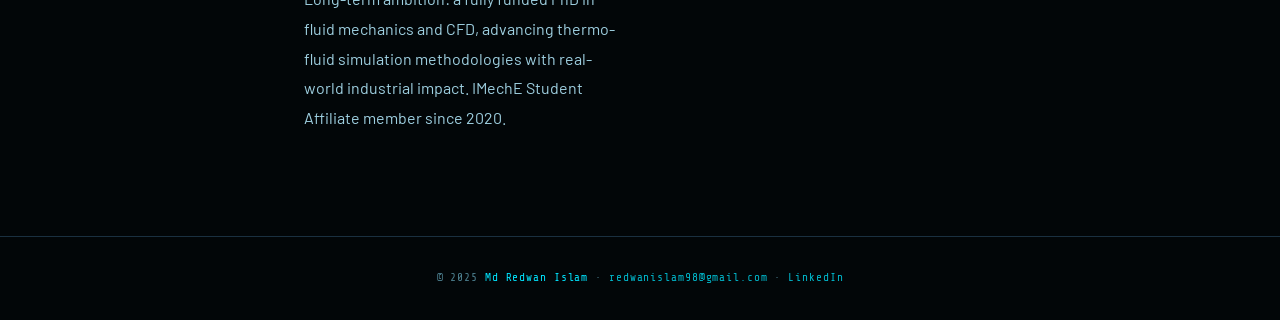
==== commit fd825cd1: "Add files via upload" ====
--- a/index.html
+++ b/index.html
@@ -10,95 +10,20 @@
 <div class="page">
 
   <!-- HERO -->
-  <div class="hero-wrap" style="min-height:100vh;display:flex;flex-direction:column;justify-content:center;position:relative;z-index:1;max-width:1180px;margin:0 auto;padding:6rem 1.5rem 4rem;overflow:hidden;">
-
-    <!-- GEAR + STREAMLINE SVG BACKGROUND -->
-    <svg class="hero-svg" style="position:absolute;right:-60px;top:50%;transform:translateY(-50%);opacity:.13;pointer-events:none;width:520px;height:520px;" viewBox="0 0 520 520" fill="none" xmlns="http://www.w3.org/2000/svg">
-      <!-- Large gear -->
-      <g class="gear-slow" style="transform-origin:200px 200px;">
-        <circle cx="200" cy="200" r="130" stroke="#00e5ff" stroke-width="1.5" fill="none"/>
-        <circle cx="200" cy="200" r="90"  stroke="#00e5ff" stroke-width="1" fill="none" opacity=".5"/>
-        <circle cx="200" cy="200" r="30"  stroke="#00e5ff" stroke-width="2" fill="none"/>
-        <!-- Gear teeth -->
-        <g stroke="#00e5ff" stroke-width="2" fill="none">
-          <rect x="189" y="62"  width="22" height="18" rx="2"/>
-          <rect x="189" y="320" width="22" height="18" rx="2"/>
-          <rect x="62"  y="189" width="18" height="22" rx="2"/>
-          <rect x="320" y="189" width="18" height="22" rx="2"/>
-          <rect x="110" y="97"  width="18" height="18" rx="2" transform="rotate(45 119 106)"/>
-          <rect x="268" y="97"  width="18" height="18" rx="2" transform="rotate(45 277 106)"/>
-          <rect x="110" y="281" width="18" height="18" rx="2" transform="rotate(45 119 290)"/>
-          <rect x="268" y="281" width="18" height="18" rx="2" transform="rotate(45 277 290)"/>
-        </g>
-        <!-- Spokes -->
-        <line x1="200" y1="110" x2="200" y2="170" stroke="#00e5ff" stroke-width="1" opacity=".6"/>
-        <line x1="200" y1="230" x2="200" y2="290" stroke="#00e5ff" stroke-width="1" opacity=".6"/>
-        <line x1="110" y1="200" x2="170" y2="200" stroke="#00e5ff" stroke-width="1" opacity=".6"/>
-        <line x1="230" y1="200" x2="290" y2="200" stroke="#00e5ff" stroke-width="1" opacity=".6"/>
-        <line x1="143" y1="143" x2="183" y2="183" stroke="#00e5ff" stroke-width="1" opacity=".6"/>
-        <line x1="217" y1="217" x2="257" y2="257" stroke="#00e5ff" stroke-width="1" opacity=".6"/>
-        <line x1="257" y1="143" x2="217" y2="183" stroke="#00e5ff" stroke-width="1" opacity=".6"/>
-        <line x1="183" y1="217" x2="143" y2="257" stroke="#00e5ff" stroke-width="1" opacity=".6"/>
-      </g>
-      <!-- Small gear interlocking -->
-      <g class="gear-ccw" style="transform-origin:352px 200px;">
-        <circle cx="352" cy="200" r="62"  stroke="#00b8cc" stroke-width="1.5" fill="none"/>
-        <circle cx="352" cy="200" r="42"  stroke="#00b8cc" stroke-width="1" fill="none" opacity=".5"/>
-        <circle cx="352" cy="200" r="16"  stroke="#00b8cc" stroke-width="2" fill="none"/>
-        <g stroke="#00b8cc" stroke-width="1.5" fill="none">
-          <rect x="343" y="132" width="18" height="12" rx="1"/>
-          <rect x="343" y="256" width="18" height="12" rx="1"/>
-          <rect x="284" y="193" width="12" height="18" rx="1"/>
-          <rect x="408" y="193" width="12" height="18" rx="1"/>
-        </g>
-        <line x1="352" y1="158" x2="352" y2="184" stroke="#00b8cc" stroke-width="1" opacity=".6"/>
-        <line x1="352" y1="216" x2="352" y2="242" stroke="#00b8cc" stroke-width="1" opacity=".6"/>
-        <line x1="310" y1="200" x2="336" y2="200" stroke="#00b8cc" stroke-width="1" opacity=".6"/>
-        <line x1="368" y1="200" x2="394" y2="200" stroke="#00b8cc" stroke-width="1" opacity=".6"/>
-      </g>
-      <!-- CFD Streamlines -->
-      <path d="M 20 300 Q 100 280 180 310 Q 260 340 340 300 Q 420 260 500 290" stroke="#0066cc" stroke-width="1.5" fill="none" opacity=".7" stroke-dasharray="600" style="animation:flow 4s linear infinite;"/>
-      <path d="M 20 330 Q 110 305 190 335 Q 270 365 360 325 Q 440 285 520 315" stroke="#00e5ff" stroke-width="1" fill="none" opacity=".5" stroke-dasharray="600" style="animation:flow 5s linear infinite .8s;"/>
-      <path d="M 20 360 Q 120 335 200 360 Q 290 385 380 350 Q 460 315 520 340" stroke="#00ccaa" stroke-width="1" fill="none" opacity=".4" stroke-dasharray="600" style="animation:flow 6s linear infinite 1.6s;"/>
-      <path d="M 20 390 Q 130 365 210 388 Q 310 410 400 375 Q 470 345 520 368" stroke="#ff6600" stroke-width="1" fill="none" opacity=".3" stroke-dasharray="600" style="animation:flow 7s linear infinite 2.4s;"/>
-      <!-- Dimension lines -->
-      <line x1="60" y1="450" x2="340" y2="450" stroke="#1a4a6a" stroke-width="1"/>
-      <line x1="60" y1="445" x2="60" y2="455" stroke="#1a4a6a" stroke-width="1"/>
-      <line x1="340" y1="445" x2="340" y2="455" stroke="#1a4a6a" stroke-width="1"/>
-      <text x="180" y="468" fill="#1a4a6a" font-size="9" font-family="monospace" text-anchor="middle">Ø 260 mm</text>
-      <!-- Crosshair center -->
-      <circle cx="200" cy="200" r="4" fill="#00e5ff" opacity=".8"/>
-      <line x1="185" y1="200" x2="215" y2="200" stroke="#00e5ff" stroke-width=".5" opacity=".6"/>
-      <line x1="200" y1="185" x2="200" y2="215" stroke="#00e5ff" stroke-width=".5" opacity=".6"/>
-    </svg>
-
-    <!-- HERO CONTENT -->
+  <div class="hero-wrap" style="min-height:100vh;display:flex;flex-direction:column;justify-content:center;position:relative;z-index:1;max-width:1180px;margin:0 auto;padding:6rem 1.5rem 4rem;">
     <div style="display:flex;align-items:flex-start;justify-content:space-between;flex-wrap:wrap;gap:2rem;">
       <div style="flex:1;min-width:280px;">
-
-        <!-- CFD LEGEND BAR -->
-        <div class="fade-up delay-1" style="display:flex;align-items:center;gap:.75rem;margin-bottom:1.75rem;flex-wrap:wrap;">
-          <span style="font-family:var(--mono);font-size:.62rem;color:var(--text-dim);letter-spacing:.08em;">LOW</span>
-          <div style="height:3px;width:80px;background:linear-gradient(to right,#0066cc,#00e5ff,#00ccaa,#ff6600);flex-shrink:0;"></div>
-          <span style="font-family:var(--mono);font-size:.62rem;color:var(--text-dim);letter-spacing:.08em;">HIGH — VELOCITY FIELD</span>
-          <span style="width:1px;height:12px;background:var(--border-hi);display:inline-block;margin:0 .25rem;"></span>
-          <span style="font-family:var(--mono);font-size:.62rem;color:var(--accent);letter-spacing:.08em;">CFD · ANSYS FLUENT</span>
+        <div class="fade-up delay-1" style="font-family:var(--mono);font-size:.75rem;color:var(--accent);letter-spacing:.15em;text-transform:uppercase;margin-bottom:1.5rem;display:flex;align-items:center;gap:.75rem;">
+          <span style="width:40px;height:1px;background:var(--accent);display:inline-block;flex-shrink:0;"></span>
+          Mechanical Engineer & CFD Researcher
         </div>
-
         <h1 class="hero-name fade-up delay-2" style="font-family:var(--cond);font-size:clamp(3rem,10vw,6.5rem);font-weight:900;line-height:.92;text-transform:uppercase;letter-spacing:-.01em;margin-bottom:.5rem;" id="hero-name"></h1>
         <div class="hero-subtitle fade-up delay-3" id="hero-tagline" style="font-family:var(--cond);font-size:clamp(1rem,2.5vw,1.65rem);font-weight:400;color:var(--text-muted);letter-spacing:.05em;text-transform:uppercase;margin-bottom:2rem;margin-top:.5rem;"></div>
-
-        <!-- Bio with engineering annotation style -->
-        <div class="fade-up delay-4" style="position:relative;margin-bottom:2.5rem;">
-          <div style="position:absolute;left:0;top:0;bottom:0;width:3px;background:linear-gradient(to bottom,#0066cc,#00e5ff,#00ccaa);"></div>
-          <p id="hero-bio" style="font-size:.95rem;color:var(--text-muted);max-width:560px;line-height:1.9;padding-left:1.25rem;"></p>
-        </div>
-
+        <p class="hero-bio fade-up delay-4" style="font-size:.95rem;color:var(--text-muted);max-width:580px;line-height:1.85;margin-bottom:2.5rem;border-left:2px solid var(--accent2);padding-left:1.25rem;" id="hero-bio"></p>
         <div class="hero-btns fade-up delay-5" style="display:flex;gap:1rem;flex-wrap:wrap;" id="hero-btns"></div>
       </div>
-
-      <!-- DESKTOP STATS — styled as spec readout -->
-      <div class="hero-stats-col" style="display:flex;flex-direction:column;gap:1.5rem;text-align:right;padding-left:2rem;" id="hero-stats"></div>
+      <!-- DESKTOP STATS -->
+      <div class="hero-stats-col" style="display:flex;flex-direction:column;gap:2rem;text-align:right;padding-left:2rem;" id="hero-stats"></div>
     </div>
   </div>
 
@@ -123,15 +48,13 @@
 </div>
 <footer id="footer"></footer>
 
-<style>
-  @keyframes flow { from{stroke-dashoffset:600} to{stroke-dashoffset:0} }
-</style>
 <script src="assets/js/data.js"></script>
 <script src="assets/js/render.js"></script>
 <script>
   renderNav('index');
   renderFooter();
 
+  // Hero name
   const parts = DATA.name.split(' ');
   const last = parts.pop();
   document.getElementById('hero-name').innerHTML =
@@ -146,10 +69,8 @@
     ${DATA.cv_file ? `<a href="${DATA.cv_file}" download class="btn btn-outline">⬇ Download CV</a>` : ''}
   `;
 
-  // Stats styled as engineering spec readout
   document.getElementById('hero-stats').innerHTML = DATA.stats.map(s => `
-    <div style="border:1px solid var(--border);padding:.75rem 1rem;min-width:100px;background:var(--surface);position:relative;">
-      <div style="position:absolute;top:4px;right:4px;width:6px;height:6px;border-top:1px solid var(--border-hi);border-right:1px solid var(--border-hi);"></div>
+    <div>
       <div class="stat-num">${s.num}</div>
       <div class="stat-label">${s.label}</div>
     </div>`).join('');
--- a/assets/css/style.css
+++ b/assets/css/style.css
@@ -1,62 +1,70 @@
 /* ============================================================
-   REDWAN ISLAM PORTFOLIO — MECHANICAL ENGINEERING THEME
-   Blueprint · CFD Contours · Technical Drawing aesthetic
+   REDWAN ISLAM PORTFOLIO — SHARED STYLES
+   Deep, high-contrast dark theme
    ============================================================ */
 
 @import url('https://fonts.googleapis.com/css2?family=Share+Tech+Mono&family=Barlow:wght@300;400;500;600;700&family=Barlow+Condensed:wght@400;600;700;800&display=swap');
 
 :root {
-  --bg:        #010a12;
-  --surface:   #051018;
-  --surface2:  #0a1e2e;
-  --border:    #0f2d44;
-  --border-hi: #1a4a6a;
+  /* DEEPER DARK PALETTE — strong contrast on any background */
+  --bg:        #020608;
+  --surface:   #07111a;
+  --surface2:  #0e1e2b;
+  --border:    #1a3040;
+  --border-hi: #2a5070;
+
+  /* VIVID ACCENTS */
   --accent:    #00e5ff;
   --accent2:   #00b8cc;
-  --accent3:   #006a8a;
-  --cfd-blue:  #0066cc;
-  --cfd-mid:   #00ccaa;
-  --cfd-hot:   #ff6600;
+  --accent3:   #007a99;
   --green:     #00e676;
   --orange:    #ff9100;
   --red:       #ff5252;
+
+  /* HIGH-CONTRAST TEXT */
   --text:      #ffffff;
   --text-hi:   #e0f7ff;
-  --text-muted:#8ec8e0;
-  --text-dim:  #3a6880;
-  --mono: 'Share Tech Mono', monospace;
-  --sans: 'Barlow', sans-serif;
-  --cond: 'Barlow Condensed', sans-serif;
-}
-
+  --text-muted:#9ecfe0;
+  --text-dim:  #4d8090;
+
+  /* FONTS */
+  --mono:      'Share Tech Mono', monospace;
+  --sans:      'Barlow', sans-serif;
+  --cond:      'Barlow Condensed', sans-serif;
+}
+
+/* ── RESET ── */
 *, *::before, *::after { margin:0; padding:0; box-sizing:border-box; }
 html { scroll-behavior:smooth; font-size:16px; }
-body { background:var(--bg); color:var(--text); font-family:var(--sans); line-height:1.65; overflow-x:hidden; }
-
-/* BLUEPRINT DOT GRID */
+body {
+  background: var(--bg);
+  color: var(--text);
+  font-family: var(--sans);
+  line-height: 1.65;
+  overflow-x: hidden;
+}
+
+/* GRID OVERLAY */
 body::before {
-  content:''; position:fixed; inset:0; z-index:0; pointer-events:none;
+  content:'';
+  position:fixed; inset:0;
   background-image:
-    radial-gradient(circle, rgba(0,180,220,.22) 1px, transparent 1px),
-    radial-gradient(circle, rgba(0,180,220,.07) 1px, transparent 1px);
-  background-size: 24px 24px, 6px 6px;
-  background-position: 0 0, 12px 12px;
-}
-/* MAJOR GRID LINES */
-body::after {
-  content:''; position:fixed; inset:0; z-index:0; pointer-events:none;
-  background-image:
-    linear-gradient(rgba(0,180,220,.05) 1px, transparent 1px),
-    linear-gradient(90deg, rgba(0,180,220,.05) 1px, transparent 1px);
-  background-size: 120px 120px;
+    linear-gradient(rgba(0,229,255,.04) 1px, transparent 1px),
+    linear-gradient(90deg, rgba(0,229,255,.04) 1px, transparent 1px);
+  background-size: 44px 44px;
+  pointer-events:none;
+  z-index:0;
 }
 
 img { max-width:100%; display:block; }
 a  { color:inherit; text-decoration:none; }
+
+/* ── SCROLLBAR ── */
 ::-webkit-scrollbar { width:4px; }
 ::-webkit-scrollbar-track { background:var(--bg); }
-::-webkit-scrollbar-thumb { background:linear-gradient(to bottom, var(--cfd-blue), var(--accent), var(--cfd-hot)); }
-
+::-webkit-scrollbar-thumb { background:var(--accent3); }
+
+/* ── UTILITY ── */
 .z1 { position:relative; z-index:1; }
 .container { max-width:1180px; margin:0 auto; padding:0 2rem; }
 
@@ -64,111 +72,171 @@
 .nav {
   position:fixed; top:0; left:0; right:0; z-index:200;
   height:62px;
-  background:rgba(1,10,18,.97);
-  backdrop-filter:blur(16px);
-  border-bottom:2px solid var(--border-hi);
-  box-shadow:0 1px 0 rgba(0,229,255,.06);
+  background:rgba(2,6,8,.97);
+  backdrop-filter:blur(14px);
+  border-bottom:1px solid var(--border);
   display:flex; align-items:center; justify-content:space-between;
   padding:0 1.5rem;
 }
 .nav-logo {
-  font-family:var(--mono); font-size:1.35rem; font-weight:700;
-  color:var(--accent); letter-spacing:.08em; flex-shrink:0;
-  position:relative; padding:4px 10px;
-}
-.nav-logo::before,.nav-logo::after {
-  content:''; position:absolute;
-  width:7px; height:7px; border-color:var(--accent3); border-style:solid;
-}
-.nav-logo::before { top:0; left:0; border-width:1px 0 0 1px; }
-.nav-logo::after  { bottom:0; right:0; border-width:0 1px 1px 0; }
-
+  font-family:var(--mono);
+  font-size:.82rem;
+  color:var(--accent);
+  letter-spacing:.06em;
+  flex-shrink:0;
+}
 .nav-links { display:flex; gap:1.5rem; list-style:none; }
 .nav-links a {
-  font-family:var(--mono); font-size:.72rem; color:var(--text-muted);
-  letter-spacing:.1em; text-transform:uppercase; transition:color .2s; position:relative;
-}
-.nav-links a::after {
-  content:''; position:absolute; bottom:-4px; left:0; right:0;
-  height:1px; background:var(--accent); transform:scaleX(0); transition:transform .2s;
-}
-.nav-links a:hover::after,.nav-links a.active::after { transform:scaleX(1); }
-.nav-links a:hover,.nav-links a.active { color:var(--accent); }
-
+  font-family:var(--mono);
+  font-size:.72rem;
+  color:var(--text-muted);
+  letter-spacing:.1em;
+  text-transform:uppercase;
+  transition:color .2s;
+}
+.nav-links a:hover,
+.nav-links a.active { color:var(--accent); }
 .nav-cta {
-  font-family:var(--mono); font-size:.7rem; letter-spacing:.08em;
-  text-transform:uppercase; padding:.45rem 1.1rem;
-  border:1px solid var(--accent); color:var(--accent); background:transparent;
-  transition:all .2s; cursor:pointer; text-decoration:none; flex-shrink:0;
+  font-family:var(--mono);
+  font-size:.7rem;
+  letter-spacing:.08em;
+  text-transform:uppercase;
+  padding:.45rem 1.1rem;
+  border:1px solid var(--accent);
+  color:var(--accent);
+  background:transparent;
+  transition:all .2s;
+  cursor:pointer;
+  text-decoration:none;
+  flex-shrink:0;
 }
 .nav-cta:hover { background:var(--accent); color:var(--bg); }
 
+/* HAMBURGER BUTTON */
 .nav-hamburger {
-  display:none; flex-direction:column; gap:5px;
-  cursor:pointer; padding:6px; background:none; border:none; z-index:300;
-}
-.nav-hamburger span { display:block; width:24px; height:2px; background:var(--accent); transition:all .3s; }
+  display:none;
+  flex-direction:column;
+  gap:5px;
+  cursor:pointer;
+  padding:6px;
+  background:none;
+  border:none;
+  z-index:300;
+}
+.nav-hamburger span {
+  display:block;
+  width:24px; height:2px;
+  background:var(--accent);
+  transition:all .3s;
+}
 .nav-hamburger.open span:nth-child(1) { transform:translateY(7px) rotate(45deg); }
 .nav-hamburger.open span:nth-child(2) { opacity:0; }
 .nav-hamburger.open span:nth-child(3) { transform:translateY(-7px) rotate(-45deg); }
 
+/* MOBILE DRAWER */
 .nav-drawer {
-  display:none; position:fixed; top:62px; left:0; right:0; bottom:0;
-  background:rgba(1,10,18,.99); backdrop-filter:blur(20px); z-index:199;
-  flex-direction:column; padding:2rem 1.5rem; border-top:1px solid var(--border-hi); overflow-y:auto;
+  display:none;
+  position:fixed;
+  top:62px; left:0; right:0; bottom:0;
+  background:rgba(2,6,8,.98);
+  backdrop-filter:blur(20px);
+  z-index:199;
+  flex-direction:column;
+  padding:2rem 1.5rem;
+  border-top:1px solid var(--border);
+  overflow-y:auto;
 }
 .nav-drawer.open { display:flex; }
-.nav-drawer ul { list-style:none; display:flex; flex-direction:column; gap:0; margin-bottom:2rem; }
+.nav-drawer ul {
+  list-style:none;
+  display:flex;
+  flex-direction:column;
+  gap:0;
+  margin-bottom:2rem;
+}
 .nav-drawer ul li a {
-  display:block; font-family:var(--mono); font-size:1.1rem; color:var(--text-muted);
-  letter-spacing:.1em; text-transform:uppercase; padding:1rem 0;
-  border-bottom:1px solid var(--border); transition:color .2s, padding-left .2s;
-}
-.nav-drawer ul li a:hover,.nav-drawer ul li a.active { color:var(--accent); padding-left:.5rem; }
+  display:block;
+  font-family:var(--mono);
+  font-size:1.1rem;
+  color:var(--text-muted);
+  letter-spacing:.1em;
+  text-transform:uppercase;
+  padding:1rem 0;
+  border-bottom:1px solid var(--border);
+  transition:color .2s, padding-left .2s;
+}
+.nav-drawer ul li a:hover,
+.nav-drawer ul li a.active {
+  color:var(--accent);
+  padding-left:.5rem;
+}
 .nav-drawer .drawer-cv {
-  font-family:var(--mono); font-size:.85rem; letter-spacing:.1em; text-transform:uppercase;
-  padding:1rem 1.5rem; border:1px solid var(--accent); color:var(--accent);
-  background:transparent; text-align:center; text-decoration:none; transition:all .2s; margin-top:.5rem;
+  font-family:var(--mono);
+  font-size:.85rem;
+  letter-spacing:.1em;
+  text-transform:uppercase;
+  padding:1rem 1.5rem;
+  border:1px solid var(--accent);
+  color:var(--accent);
+  background:transparent;
+  text-align:center;
+  text-decoration:none;
+  transition:all .2s;
+  margin-top:.5rem;
 }
 .nav-drawer .drawer-cv:hover { background:var(--accent); color:var(--bg); }
 
+/* ── PAGE WRAPPER ── */
 .page { padding-top:62px; }
 
-/* ── SECTION HEADER — engineering callout style ── */
-.section { position:relative; z-index:1; padding:5.5rem 2rem; max-width:1180px; margin:0 auto; }
-.section-header { display:flex; align-items:center; gap:1rem; margin-bottom:3rem; }
+/* ── SECTION ── */
+.section {
+  position:relative; z-index:1;
+  padding:5.5rem 2rem;
+  max-width:1180px;
+  margin:0 auto;
+}
+
+.section-header {
+  display:flex; align-items:center; gap:1rem;
+  margin-bottom:3rem;
+}
 .section-num {
-  font-family:var(--mono); font-size:.65rem; color:var(--bg); background:var(--accent);
-  letter-spacing:.1em; padding:.25rem .9rem .25rem .5rem;
-  clip-path:polygon(0 0, calc(100% - 8px) 0, 100% 50%, calc(100% - 8px) 100%, 0 100%);
+  font-family:var(--mono);
+  font-size:.72rem;
+  color:var(--accent);
+  letter-spacing:.1em;
 }
 .section-title {
-  font-family:var(--cond); font-size:clamp(1.8rem,4vw,2.6rem);
-  font-weight:800; text-transform:uppercase; letter-spacing:.04em; color:var(--text);
+  font-family:var(--cond);
+  font-size:clamp(1.8rem,4vw,2.6rem);
+  font-weight:800;
+  text-transform:uppercase;
+  letter-spacing:.04em;
+  color:var(--text);
 }
 .section-line {
   flex:1; height:1px;
   background:linear-gradient(to right, var(--border-hi), transparent);
-  position:relative;
-}
-.section-line::before {
-  content:''; position:absolute; left:0; top:-3px;
-  width:6px; height:6px;
-  border:1px solid var(--border-hi);
-  transform:rotate(45deg); background:var(--bg);
 }
 .section-divider {
   width:100%; height:1px;
   background:linear-gradient(to right, transparent, var(--border-hi), transparent);
-  max-width:1180px; margin:0 auto;
+  max-width:1180px;
+  margin:0 auto;
 }
 
 /* ── BUTTONS ── */
 .btn {
   display:inline-flex; align-items:center; gap:.5rem;
-  font-family:var(--mono); font-size:.75rem; letter-spacing:.1em;
-  text-transform:uppercase; padding:.75rem 1.6rem; border:1px solid;
-  transition:all .25s; cursor:pointer; position:relative;
+  font-family:var(--mono);
+  font-size:.75rem;
+  letter-spacing:.1em;
+  text-transform:uppercase;
+  padding:.75rem 1.6rem;
+  border:1px solid;
+  transition:all .25s;
+  cursor:pointer;
 }
 .btn-primary { background:var(--accent); border-color:var(--accent); color:var(--bg); font-weight:700; }
 .btn-primary:hover { background:transparent; color:var(--accent); }
@@ -177,27 +245,49 @@
 .btn-ghost { background:transparent; border-color:transparent; color:var(--text-muted); }
 .btn-ghost:hover { color:var(--accent); }
 
-/* ── TAGS ── */
-.tag { font-family:var(--mono); font-size:.62rem; padding:.22rem .65rem; border:1px solid var(--border-hi); color:var(--text-dim); letter-spacing:.05em; text-transform:uppercase; }
+/* ── TAG ── */
+.tag {
+  font-family:var(--mono);
+  font-size:.62rem;
+  padding:.22rem .65rem;
+  border:1px solid var(--border-hi);
+  color:var(--text-dim);
+  letter-spacing:.05em;
+  text-transform:uppercase;
+}
 .tag-accent { border-color:var(--accent3); color:var(--accent2); }
 .tag-green  { border-color:rgba(0,230,118,.35); color:var(--green); }
 .tag-orange { border-color:rgba(255,145,0,.35); color:var(--orange); }
 
 /* ── CARDS ── */
-.card { background:var(--surface); border:1px solid var(--border); padding:1.75rem; transition:border-color .25s, box-shadow .25s; }
-.card:hover { border-color:var(--accent3); box-shadow:0 0 24px rgba(0,229,255,.06); }
+.card {
+  background:var(--surface);
+  border:1px solid var(--border);
+  padding:1.75rem;
+  transition:border-color .25s, box-shadow .25s;
+}
+.card:hover {
+  border-color:var(--accent3);
+  box-shadow:0 0 24px rgba(0,229,255,.06);
+}
 .card-accent-left { border-left:3px solid var(--accent); }
 
 /* ── TIMELINE ── */
 .timeline { padding-left:2rem; position:relative; }
 .timeline::before {
-  content:''; position:absolute; left:0; top:10px; bottom:0; width:1px;
-  background:linear-gradient(to bottom, var(--cfd-blue), var(--accent), transparent);
+  content:'';
+  position:absolute; left:0; top:10px; bottom:0;
+  width:1px;
+  background:linear-gradient(to bottom, var(--accent), transparent);
 }
 .timeline-item { position:relative; margin-bottom:2.75rem; padding-left:1.5rem; }
 .timeline-item::before {
-  content:''; position:absolute; left:-2rem; top:10px;
-  width:9px; height:9px; border:1px solid var(--accent); background:var(--bg); transform:rotate(45deg);
+  content:'';
+  position:absolute; left:-2rem; top:10px;
+  width:9px; height:9px;
+  border:1px solid var(--accent);
+  background:var(--bg);
+  transform:rotate(45deg);
 }
 .timeline-meta { font-family:var(--mono); font-size:.68rem; color:var(--accent); letter-spacing:.08em; text-transform:uppercase; margin-bottom:.3rem; }
 .timeline-role { font-family:var(--cond); font-size:1.3rem; font-weight:800; text-transform:uppercase; letter-spacing:.03em; color:var(--text); }
@@ -206,209 +296,296 @@
 
 /* ── EDU CARD ── */
 .edu-card {
-  background:var(--surface); border:1px solid var(--border); padding:1.75rem;
-  position:relative; transition:border-color .25s, box-shadow .25s; overflow:hidden;
-}
-.edu-card:hover { border-color:var(--accent2); box-shadow:0 0 24px rgba(0,229,255,.05); }
-.edu-card::before {
-  content:''; position:absolute; top:0; left:0; width:4px; height:100%;
-  background:linear-gradient(to bottom, var(--cfd-blue), var(--accent), var(--cfd-mid));
-}
-.edu-card::after {
-  content:''; position:absolute; top:8px; right:8px;
-  width:12px; height:12px; border-top:1px solid var(--border-hi); border-right:1px solid var(--border-hi);
-}
+  background:var(--surface);
+  border:1px solid var(--border);
+  padding:1.75rem;
+  position:relative;
+  transition:border-color .25s;
+}
+.edu-card:hover { border-color:var(--accent2); }
+.edu-card::before { content:''; position:absolute; top:0; left:0; width:3px; height:100%; background:var(--accent); }
 .edu-period { font-family:var(--mono); font-size:.66rem; color:var(--accent); letter-spacing:.08em; text-transform:uppercase; margin-bottom:.45rem; }
 .edu-degree { font-family:var(--cond); font-size:1.18rem; font-weight:800; text-transform:uppercase; margin-bottom:.25rem; color:var(--text); }
 .edu-institution { font-size:.87rem; color:var(--accent2); font-weight:600; margin-bottom:.65rem; }
 .edu-detail { font-size:.84rem; color:var(--text-muted); line-height:1.7; }
 
-/* ── PUBLICATIONS ── */
+/* ── PUBLICATION ── */
 .pub-item {
-  background:var(--surface); border:1px solid var(--border); padding:1.5rem;
-  display:grid; grid-template-columns:48px 1fr; gap:1.25rem; align-items:start;
-  transition:border-color .25s; position:relative; overflow:hidden;
-}
-.pub-item::before {
-  content:''; position:absolute; bottom:0; left:0; right:0; height:2px;
-  background:linear-gradient(to right, var(--cfd-blue), var(--accent), var(--cfd-hot), transparent);
-  transform:scaleX(0); transform-origin:left; transition:transform .4s;
+  background:var(--surface);
+  border:1px solid var(--border);
+  padding:1.5rem;
+  display:grid;
+  grid-template-columns:48px 1fr;
+  gap:1.25rem;
+  align-items:start;
+  transition:border-color .25s;
 }
 .pub-item:hover { border-color:var(--accent2); }
-.pub-item:hover::before { transform:scaleX(1); }
 .pub-index { font-family:var(--cond); font-size:2.2rem; font-weight:900; color:var(--border-hi); line-height:1; }
 .pub-type  { font-family:var(--mono); font-size:.65rem; color:var(--orange); letter-spacing:.1em; text-transform:uppercase; margin-bottom:.35rem; }
 .pub-title { font-size:.95rem; font-weight:700; margin-bottom:.35rem; line-height:1.4; color:var(--text); }
 .pub-venue { font-size:.82rem; color:var(--accent2); margin-bottom:.3rem; }
 .pub-authors { font-size:.78rem; color:var(--text-dim); font-style:italic; }
 
-/* ── PROJECT CARDS ── */
+/* ── PROJECT CARD ── */
 .project-card {
-  background:var(--surface); border:1px solid var(--border); padding:1.75rem;
-  position:relative; overflow:hidden; transition:border-color .25s, box-shadow .25s;
+  background:var(--surface);
+  border:1px solid var(--border);
+  padding:1.75rem;
+  position:relative;
+  overflow:hidden;
+  transition:border-color .25s, box-shadow .25s;
 }
 .project-card::after {
-  content:''; position:absolute; bottom:0; left:0; right:0; height:3px;
-  background:linear-gradient(to right, var(--cfd-blue), var(--accent), var(--cfd-mid), var(--cfd-hot));
-  transform:scaleX(0); transform-origin:left; transition:transform .4s ease;
-}
-.project-card:hover { border-color:var(--accent2); box-shadow:0 0 32px rgba(0,229,255,.08); }
+  content:'';
+  position:absolute; bottom:0; left:0; right:0; height:2px;
+  background:linear-gradient(to right, var(--accent), transparent);
+  transform:scaleX(0); transform-origin:left;
+  transition:transform .35s;
+}
+.project-card:hover { border-color:var(--accent2); box-shadow:0 0 28px rgba(0,229,255,.07); }
 .project-card:hover::after { transform:scaleX(1); }
 .project-type  { font-family:var(--mono); font-size:.65rem; color:var(--accent); letter-spacing:.1em; text-transform:uppercase; margin-bottom:.65rem; }
 .project-title { font-family:var(--cond); font-size:1.15rem; font-weight:800; text-transform:uppercase; margin-bottom:.65rem; line-height:1.2; color:var(--text); }
 .project-desc  { font-size:.86rem; color:var(--text-muted); line-height:1.75; margin-bottom:1rem; }
 .project-outcome {
   font-family:var(--mono); font-size:.72rem; color:var(--green);
-  padding:.4rem .75rem; border:1px solid rgba(0,230,118,.2); background:rgba(0,230,118,.04); margin-bottom:1rem;
-}
-
-/* ── SKILLS ── */
+  padding:.4rem .75rem;
+  border:1px solid rgba(0,230,118,.2);
+  background:rgba(0,230,118,.04);
+  margin-bottom:1rem;
+}
+
+/* ── SKILL GROUP ── */
 .skill-group {
-  background:var(--surface); border:1px solid var(--border); padding:1.5rem;
-  position:relative; transition:border-color .25s;
-}
-.skill-group:hover { border-color:var(--accent3); }
-.skill-group::before {
-  content:''; position:absolute; top:6px; left:6px;
-  width:10px; height:10px; border-top:1px solid var(--border-hi); border-left:1px solid var(--border-hi);
+  background:var(--surface);
+  border:1px solid var(--border);
+  padding:1.5rem;
 }
 .skill-group-title {
-  font-family:var(--mono); font-size:.7rem; color:var(--accent);
-  letter-spacing:.1em; text-transform:uppercase; margin-bottom:1rem;
-  padding-bottom:.5rem; border-bottom:1px solid var(--border);
+  font-family:var(--mono);
+  font-size:.7rem; color:var(--accent);
+  letter-spacing:.1em; text-transform:uppercase;
+  margin-bottom:1rem; padding-bottom:.5rem;
+  border-bottom:1px solid var(--border);
 }
 .skill-list { list-style:none; display:flex; flex-direction:column; gap:.55rem; }
-.skill-list li { display:flex; align-items:center; gap:.6rem; font-size:.875rem; color:var(--text-muted); }
+.skill-list li {
+  display:flex; align-items:center; gap:.6rem;
+  font-size:.875rem; color:var(--text-muted);
+}
 .skill-list li::before { content:'▸'; color:var(--accent); font-size:.7rem; }
-.skill-bar-wrap { flex:1; height:3px; background:var(--border); margin-left:auto; max-width:70px; }
-.skill-bar {
-  height:100%; background:linear-gradient(to right, var(--cfd-blue), var(--accent));
-  position:relative;
-}
-.skill-bar::after { content:''; position:absolute; right:0; top:-2px; width:1px; height:7px; background:var(--accent); }
-
-/* ── HONOURS ── */
+.skill-bar-wrap { flex:1; height:2px; background:var(--border); margin-left:auto; max-width:70px; }
+.skill-bar { height:100%; background:linear-gradient(to right, var(--accent2), var(--accent)); }
+
+/* ── HONOUR ITEM ── */
 .honour-item {
-  display:flex; gap:1rem; align-items:start; padding:1rem 1.25rem;
-  background:var(--surface); border:1px solid var(--border); transition:border-color .25s;
-}
-.honour-item:hover { border-color:var(--accent3); }
+  display:flex; gap:1rem; align-items:start;
+  padding:1rem 1.25rem;
+  background:var(--surface);
+  border:1px solid var(--border);
+}
 .honour-icon { color:var(--orange); font-size:1rem; min-width:20px; }
 .honour-text { font-size:.87rem; color:var(--text-muted); }
 .honour-text strong { color:var(--text); }
 
 /* ── CONTACT ── */
 .contact-link {
-  display:flex; align-items:center; gap:1rem; padding:1rem 1.25rem;
-  background:var(--surface); border:1px solid var(--border); color:var(--text);
-  transition:all .2s; position:relative; overflow:hidden;
-}
-.contact-link::after {
-  content:''; position:absolute; left:0; top:0; bottom:0; width:2px;
-  background:linear-gradient(to bottom, var(--cfd-blue), var(--accent));
-  transform:scaleY(0); transform-origin:top; transition:transform .25s;
-}
-.contact-link:hover { border-color:var(--accent); }
-.contact-link:hover::after { transform:scaleY(1); }
+  display:flex; align-items:center; gap:1rem;
+  padding:1rem 1.25rem;
+  background:var(--surface);
+  border:1px solid var(--border);
+  color:var(--text);
+  transition:all .2s;
+}
+.contact-link:hover { border-color:var(--accent); color:var(--accent); }
 .contact-link-icon { font-family:var(--mono); font-size:.72rem; color:var(--accent); min-width:68px; letter-spacing:.05em; text-transform:uppercase; }
 .contact-link-val { font-size:.875rem; color:var(--text-muted); }
 .contact-link:hover .contact-link-val { color:var(--accent); }
 
-/* ── DETAIL ROWS ── */
+/* ── DETAIL ROW ── */
 .detail-row { display:flex; gap:1rem; align-items:baseline; padding-bottom:.75rem; border-bottom:1px solid var(--border); }
 .detail-key { font-family:var(--mono); font-size:.68rem; color:var(--accent); text-transform:uppercase; letter-spacing:.08em; min-width:108px; }
 .detail-val { font-size:.9rem; color:var(--text-muted); }
 .detail-val a { color:var(--accent2); }
 .detail-val a:hover { color:var(--accent); }
 
-/* ── ANIMATIONS ── */
+/* ── BLINK ── */
 @keyframes blink { 0%,100%{opacity:1} 50%{opacity:0} }
 .cursor::after { content:'_'; color:var(--accent); animation:blink 1s step-end infinite; }
 
+/* ── FADE IN ── */
 @keyframes fadeUp { from{opacity:0;transform:translateY(22px)} to{opacity:1;transform:translateY(0)} }
 .fade-up { animation:fadeUp .6s ease both; }
-.delay-1{animation-delay:.1s}.delay-2{animation-delay:.2s}.delay-3{animation-delay:.3s}
-.delay-4{animation-delay:.4s}.delay-5{animation-delay:.5s}
-
-@keyframes rotate-cw  { to{transform:rotate(360deg)} }
-@keyframes rotate-ccw { to{transform:rotate(-360deg)} }
-@keyframes flow {
-  0%  { stroke-dashoffset:600; }
-  100%{ stroke-dashoffset:0; }
-}
-
-/* ── GEAR ELEMENTS ── */
-.gear-cw  { animation:rotate-cw  14s linear infinite; transform-origin:center; }
-.gear-ccw { animation:rotate-ccw 10s linear infinite; transform-origin:center; }
-.gear-slow{ animation:rotate-cw  22s linear infinite; transform-origin:center; }
-
-/* ── GRIDS ── */
+.delay-1 { animation-delay:.1s; }
+.delay-2 { animation-delay:.2s; }
+.delay-3 { animation-delay:.3s; }
+.delay-4 { animation-delay:.4s; }
+.delay-5 { animation-delay:.5s; }
+
+/* ── GRID HELPERS ── */
 .grid-2 { display:grid; grid-template-columns:1fr 1fr; gap:1.5rem; }
 .grid-3 { display:grid; grid-template-columns:repeat(3,1fr); gap:1.5rem; }
 .grid-auto { display:grid; grid-template-columns:repeat(auto-fit,minmax(300px,1fr)); gap:1.5rem; }
 .grid-auto-sm { display:grid; grid-template-columns:repeat(auto-fit,minmax(240px,1fr)); gap:1.5rem; }
 .flex-col { display:flex; flex-direction:column; gap:1rem; }
 
+/* ── RESPONSIVE ── */
+@media(max-width:900px) {
+  .grid-2,.grid-3 { grid-template-columns:1fr; }
+  .nav-links { display:none; }
+}
+@media(max-width:600px) {
+  .section { padding:4rem 1.25rem; }
+  .nav { padding:0 1.25rem; }
+}
+
+/* ── HERO STAT ── */
 .stat-num  { font-family:var(--cond); font-size:2.6rem; font-weight:900; color:var(--accent); line-height:1; }
-.stat-label{ font-family:var(--mono); font-size:.64rem; color:var(--text-dim); letter-spacing:.1em; text-transform:uppercase; margin-top:.2rem; }
+.stat-label { font-family:var(--mono); font-size:.64rem; color:var(--text-dim); letter-spacing:.1em; text-transform:uppercase; margin-top:.2rem; }
 
 /* ── FORM ── */
 .form-group { display:flex; flex-direction:column; gap:.4rem; }
 .form-group label { font-family:var(--mono); font-size:.66rem; color:var(--accent); letter-spacing:.1em; text-transform:uppercase; }
-.form-group input,.form-group textarea,.form-group select {
-  background:var(--surface); border:1px solid var(--border-hi); color:var(--text);
-  padding:.75rem 1rem; font-family:var(--sans); font-size:.875rem; outline:none; transition:border-color .2s; width:100%;
-}
-.form-group input:focus,.form-group textarea:focus { border-color:var(--accent2); }
+.form-group input,
+.form-group textarea,
+.form-group select {
+  background:var(--surface);
+  border:1px solid var(--border-hi);
+  color:var(--text);
+  padding:.75rem 1rem;
+  font-family:var(--sans);
+  font-size:.875rem;
+  outline:none;
+  transition:border-color .2s;
+  width:100%;
+}
+.form-group input:focus,
+.form-group textarea:focus { border-color:var(--accent2); }
 .form-group textarea { resize:vertical; min-height:110px; }
 
 /* ── PHOTO FRAME ── */
 .photo-frame {
-  width:200px; height:200px; border:2px solid var(--accent);
-  position:relative; overflow:hidden; flex-shrink:0;
+  width:200px; height:200px;
+  border:2px solid var(--accent);
+  position:relative;
+  overflow:hidden;
+  flex-shrink:0;
 }
 .photo-frame::before {
-  content:''; position:absolute; inset:0; z-index:1; pointer-events:none;
-  background:linear-gradient(rgba(0,229,255,.06) 1px,transparent 1px),linear-gradient(90deg,rgba(0,229,255,.06) 1px,transparent 1px);
-  background-size:20px 20px;
+  content:'';
+  position:absolute; inset:0;
+  background:linear-gradient(135deg, rgba(0,229,255,.12), transparent);
+  z-index:1;
 }
 .photo-frame img { width:100%; height:100%; object-fit:cover; }
 .photo-placeholder {
-  width:100%; height:100%; display:flex; flex-direction:column; align-items:center; justify-content:center;
-  background:var(--surface2); color:var(--text-dim); font-family:var(--mono);
-  font-size:.65rem; letter-spacing:.08em; text-align:center; gap:.5rem;
+  width:100%; height:100%;
+  display:flex; flex-direction:column; align-items:center; justify-content:center;
+  background:var(--surface2);
+  color:var(--text-dim);
+  font-family:var(--mono);
+  font-size:.65rem;
+  letter-spacing:.08em;
+  text-align:center;
+  gap:.5rem;
 }
 .photo-placeholder svg { opacity:.4; }
 
 /* ══════════════════════════════════════════
-   RESPONSIVE
+   RESPONSIVE — MOBILE FIRST
 ══════════════════════════════════════════ */
+
+/* Tablet — hide desktop nav links, show hamburger */
 @media(max-width:900px) {
-  .nav-links,.nav-cta { display:none; }
+  .nav-links { display:none; }
+  .nav-cta   { display:none; }
   .nav-hamburger { display:flex; }
+
   .grid-2,.grid-3 { grid-template-columns:1fr; }
   .grid-auto { grid-template-columns:1fr; }
-  .hero-svg { display:none; }
-  .hero-stats-col { flex-direction:row !important; flex-wrap:wrap; gap:1.5rem !important; padding-left:0 !important; justify-content:flex-start; margin-top:2rem; }
-}
+
+  /* hero stats go below hero text */
+  .hero-stats-col {
+    flex-direction:row !important;
+    flex-wrap:wrap;
+    gap:1.5rem !important;
+    padding-left:0 !important;
+    justify-content:flex-start;
+    margin-top:2rem;
+  }
+
+  .about-photo-wrap {
+    flex-direction:column !important;
+  }
+}
+
+/* Mobile */
 @media(max-width:600px) {
   .section { padding:3rem 1.25rem; }
-  .nav { padding:0 1.25rem; }
+  .nav     { padding:0 1.25rem; }
+
+  /* Section headers */
   .section-title { font-size:1.6rem; }
-  .hero-wrap { padding:5rem 1.25rem 3rem !important; }
-  .hero-name { font-size:clamp(2.8rem,16vw,5rem) !important; }
+
+  /* Hero */
+  .hero-wrap {
+    padding:5rem 1.25rem 3rem !important;
+  }
+  .hero-name {
+    font-size: clamp(2.8rem, 16vw, 5rem) !important;
+  }
   .hero-subtitle { font-size:1rem !important; }
-  .hero-bio { font-size:.9rem !important; }
-  .hero-btns { flex-direction:column !important; gap:.75rem !important; }
+  .hero-bio      { font-size:.9rem !important; }
+
+  /* Stack hero buttons vertically */
+  .hero-btns {
+    flex-direction:column !important;
+    gap:.75rem !important;
+  }
   .hero-btns .btn { justify-content:center; text-align:center; }
-  .hero-stats-col { display:grid !important; grid-template-columns:1fr 1fr; gap:1rem !important; margin-top:2rem; padding:0 !important; }
-  .stat-num { font-size:2rem; }
+
+  /* Stats row — 2 columns */
+  .hero-stats-col {
+    display:grid !important;
+    grid-template-columns:1fr 1fr;
+    gap:1rem !important;
+    margin-top:2rem;
+    padding:0 !important;
+  }
+  .stat-num  { font-size:2rem; }
+  .stat-label { font-size:.6rem; }
+
+  /* Timeline */
   .timeline { padding-left:1.5rem; }
-  .project-card,.edu-card,.pub-item { padding:1.25rem; }
-  .pub-item { grid-template-columns:36px 1fr; gap:.75rem; }
+  .timeline-role { font-size:1.1rem; }
+
+  /* Cards */
+  .project-card,
+  .edu-card,
+  .pub-item { padding:1.25rem; }
+
+  /* Pub grid */
+  .pub-item {
+    grid-template-columns:36px 1fr;
+    gap:.75rem;
+  }
+  .pub-index { font-size:1.6rem; }
+
+  /* Contact grid */
+  .contact-grid-wrap { grid-template-columns:1fr !important; }
+
+  /* Skills */
   .grid-auto-sm { grid-template-columns:1fr; }
+
+  /* Detail rows */
   .detail-row { flex-direction:column; gap:.2rem; }
   .detail-key { min-width:auto; }
-  .photo-frame { width:140px !important; height:140px !important; }
+
+  /* Photo frame on mobile */
+  .photo-frame { width:150px !important; height:150px !important; }
+
+  /* Buttons full width on mobile */
   .btn { font-size:.7rem; padding:.7rem 1.2rem; }
 }
+
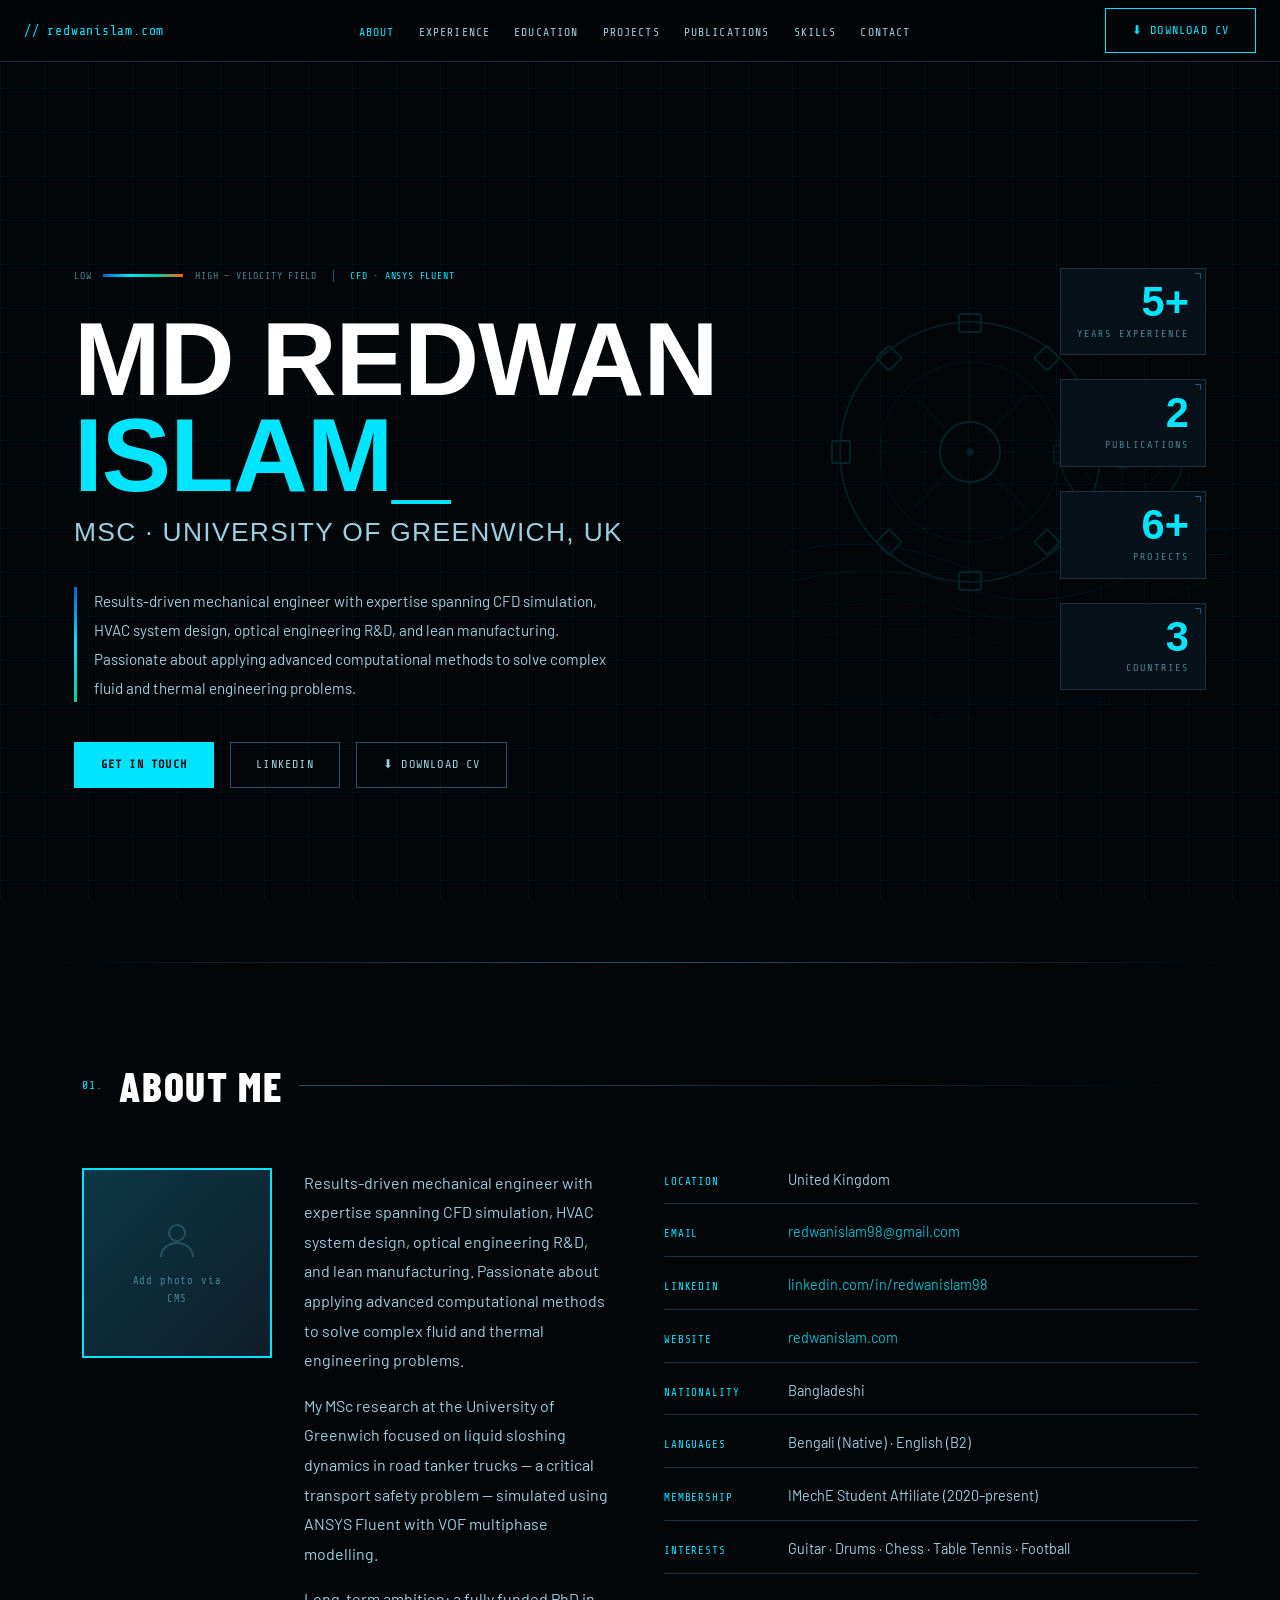
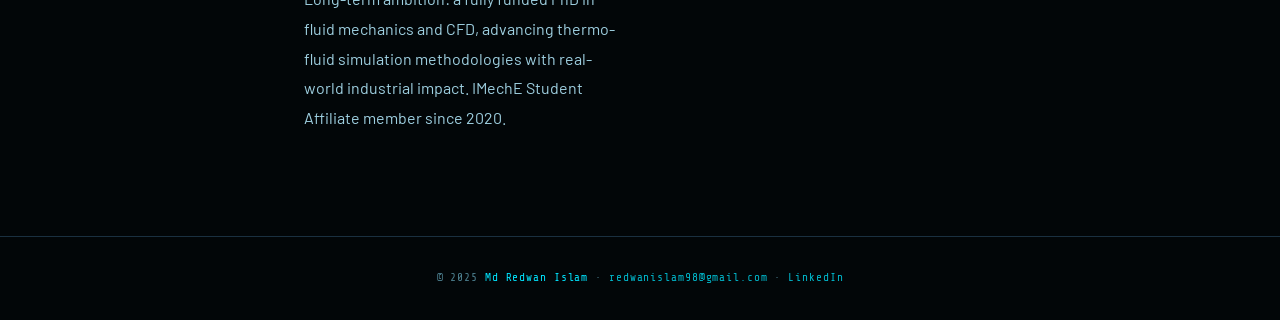
==== commit 2a9f07ad: "Add files via upload" ====
--- a/index.html
+++ b/index.html
@@ -10,20 +10,95 @@
 <div class="page">
 
   <!-- HERO -->
-  <div class="hero-wrap" style="min-height:100vh;display:flex;flex-direction:column;justify-content:center;position:relative;z-index:1;max-width:1180px;margin:0 auto;padding:6rem 1.5rem 4rem;">
+  <div class="hero-wrap" style="min-height:100vh;display:flex;flex-direction:column;justify-content:center;position:relative;z-index:1;max-width:1180px;margin:0 auto;padding:6rem 1.5rem 4rem;overflow:hidden;">
+
+    <!-- GEAR + STREAMLINE SVG BACKGROUND -->
+    <svg class="hero-svg" style="position:absolute;right:-60px;top:50%;transform:translateY(-50%);opacity:.13;pointer-events:none;width:520px;height:520px;" viewBox="0 0 520 520" fill="none" xmlns="http://www.w3.org/2000/svg">
+      <!-- Large gear -->
+      <g class="gear-slow" style="transform-origin:200px 200px;">
+        <circle cx="200" cy="200" r="130" stroke="#00e5ff" stroke-width="1.5" fill="none"/>
+        <circle cx="200" cy="200" r="90"  stroke="#00e5ff" stroke-width="1" fill="none" opacity=".5"/>
+        <circle cx="200" cy="200" r="30"  stroke="#00e5ff" stroke-width="2" fill="none"/>
+        <!-- Gear teeth -->
+        <g stroke="#00e5ff" stroke-width="2" fill="none">
+          <rect x="189" y="62"  width="22" height="18" rx="2"/>
+          <rect x="189" y="320" width="22" height="18" rx="2"/>
+          <rect x="62"  y="189" width="18" height="22" rx="2"/>
+          <rect x="320" y="189" width="18" height="22" rx="2"/>
+          <rect x="110" y="97"  width="18" height="18" rx="2" transform="rotate(45 119 106)"/>
+          <rect x="268" y="97"  width="18" height="18" rx="2" transform="rotate(45 277 106)"/>
+          <rect x="110" y="281" width="18" height="18" rx="2" transform="rotate(45 119 290)"/>
+          <rect x="268" y="281" width="18" height="18" rx="2" transform="rotate(45 277 290)"/>
+        </g>
+        <!-- Spokes -->
+        <line x1="200" y1="110" x2="200" y2="170" stroke="#00e5ff" stroke-width="1" opacity=".6"/>
+        <line x1="200" y1="230" x2="200" y2="290" stroke="#00e5ff" stroke-width="1" opacity=".6"/>
+        <line x1="110" y1="200" x2="170" y2="200" stroke="#00e5ff" stroke-width="1" opacity=".6"/>
+        <line x1="230" y1="200" x2="290" y2="200" stroke="#00e5ff" stroke-width="1" opacity=".6"/>
+        <line x1="143" y1="143" x2="183" y2="183" stroke="#00e5ff" stroke-width="1" opacity=".6"/>
+        <line x1="217" y1="217" x2="257" y2="257" stroke="#00e5ff" stroke-width="1" opacity=".6"/>
+        <line x1="257" y1="143" x2="217" y2="183" stroke="#00e5ff" stroke-width="1" opacity=".6"/>
+        <line x1="183" y1="217" x2="143" y2="257" stroke="#00e5ff" stroke-width="1" opacity=".6"/>
+      </g>
+      <!-- Small gear interlocking -->
+      <g class="gear-ccw" style="transform-origin:352px 200px;">
+        <circle cx="352" cy="200" r="62"  stroke="#00b8cc" stroke-width="1.5" fill="none"/>
+        <circle cx="352" cy="200" r="42"  stroke="#00b8cc" stroke-width="1" fill="none" opacity=".5"/>
+        <circle cx="352" cy="200" r="16"  stroke="#00b8cc" stroke-width="2" fill="none"/>
+        <g stroke="#00b8cc" stroke-width="1.5" fill="none">
+          <rect x="343" y="132" width="18" height="12" rx="1"/>
+          <rect x="343" y="256" width="18" height="12" rx="1"/>
+          <rect x="284" y="193" width="12" height="18" rx="1"/>
+          <rect x="408" y="193" width="12" height="18" rx="1"/>
+        </g>
+        <line x1="352" y1="158" x2="352" y2="184" stroke="#00b8cc" stroke-width="1" opacity=".6"/>
+        <line x1="352" y1="216" x2="352" y2="242" stroke="#00b8cc" stroke-width="1" opacity=".6"/>
+        <line x1="310" y1="200" x2="336" y2="200" stroke="#00b8cc" stroke-width="1" opacity=".6"/>
+        <line x1="368" y1="200" x2="394" y2="200" stroke="#00b8cc" stroke-width="1" opacity=".6"/>
+      </g>
+      <!-- CFD Streamlines -->
+      <path d="M 20 300 Q 100 280 180 310 Q 260 340 340 300 Q 420 260 500 290" stroke="#0066cc" stroke-width="1.5" fill="none" opacity=".7" stroke-dasharray="600" style="animation:flow 4s linear infinite;"/>
+      <path d="M 20 330 Q 110 305 190 335 Q 270 365 360 325 Q 440 285 520 315" stroke="#00e5ff" stroke-width="1" fill="none" opacity=".5" stroke-dasharray="600" style="animation:flow 5s linear infinite .8s;"/>
+      <path d="M 20 360 Q 120 335 200 360 Q 290 385 380 350 Q 460 315 520 340" stroke="#00ccaa" stroke-width="1" fill="none" opacity=".4" stroke-dasharray="600" style="animation:flow 6s linear infinite 1.6s;"/>
+      <path d="M 20 390 Q 130 365 210 388 Q 310 410 400 375 Q 470 345 520 368" stroke="#ff6600" stroke-width="1" fill="none" opacity=".3" stroke-dasharray="600" style="animation:flow 7s linear infinite 2.4s;"/>
+      <!-- Dimension lines -->
+      <line x1="60" y1="450" x2="340" y2="450" stroke="#1a4a6a" stroke-width="1"/>
+      <line x1="60" y1="445" x2="60" y2="455" stroke="#1a4a6a" stroke-width="1"/>
+      <line x1="340" y1="445" x2="340" y2="455" stroke="#1a4a6a" stroke-width="1"/>
+      <text x="180" y="468" fill="#1a4a6a" font-size="9" font-family="monospace" text-anchor="middle">Ø 260 mm</text>
+      <!-- Crosshair center -->
+      <circle cx="200" cy="200" r="4" fill="#00e5ff" opacity=".8"/>
+      <line x1="185" y1="200" x2="215" y2="200" stroke="#00e5ff" stroke-width=".5" opacity=".6"/>
+      <line x1="200" y1="185" x2="200" y2="215" stroke="#00e5ff" stroke-width=".5" opacity=".6"/>
+    </svg>
+
+    <!-- HERO CONTENT -->
     <div style="display:flex;align-items:flex-start;justify-content:space-between;flex-wrap:wrap;gap:2rem;">
       <div style="flex:1;min-width:280px;">
-        <div class="fade-up delay-1" style="font-family:var(--mono);font-size:.75rem;color:var(--accent);letter-spacing:.15em;text-transform:uppercase;margin-bottom:1.5rem;display:flex;align-items:center;gap:.75rem;">
-          <span style="width:40px;height:1px;background:var(--accent);display:inline-block;flex-shrink:0;"></span>
-          Mechanical Engineer & CFD Researcher
+
+        <!-- CFD LEGEND BAR -->
+        <div class="fade-up delay-1" style="display:flex;align-items:center;gap:.75rem;margin-bottom:1.75rem;flex-wrap:wrap;">
+          <span style="font-family:var(--mono);font-size:.62rem;color:var(--text-dim);letter-spacing:.08em;">LOW</span>
+          <div style="height:3px;width:80px;background:linear-gradient(to right,#0066cc,#00e5ff,#00ccaa,#ff6600);flex-shrink:0;"></div>
+          <span style="font-family:var(--mono);font-size:.62rem;color:var(--text-dim);letter-spacing:.08em;">HIGH — VELOCITY FIELD</span>
+          <span style="width:1px;height:12px;background:var(--border-hi);display:inline-block;margin:0 .25rem;"></span>
+          <span style="font-family:var(--mono);font-size:.62rem;color:var(--accent);letter-spacing:.08em;">CFD · ANSYS FLUENT</span>
         </div>
+
         <h1 class="hero-name fade-up delay-2" style="font-family:var(--cond);font-size:clamp(3rem,10vw,6.5rem);font-weight:900;line-height:.92;text-transform:uppercase;letter-spacing:-.01em;margin-bottom:.5rem;" id="hero-name"></h1>
         <div class="hero-subtitle fade-up delay-3" id="hero-tagline" style="font-family:var(--cond);font-size:clamp(1rem,2.5vw,1.65rem);font-weight:400;color:var(--text-muted);letter-spacing:.05em;text-transform:uppercase;margin-bottom:2rem;margin-top:.5rem;"></div>
-        <p class="hero-bio fade-up delay-4" style="font-size:.95rem;color:var(--text-muted);max-width:580px;line-height:1.85;margin-bottom:2.5rem;border-left:2px solid var(--accent2);padding-left:1.25rem;" id="hero-bio"></p>
+
+        <!-- Bio with engineering annotation style -->
+        <div class="fade-up delay-4" style="position:relative;margin-bottom:2.5rem;">
+          <div style="position:absolute;left:0;top:0;bottom:0;width:3px;background:linear-gradient(to bottom,#0066cc,#00e5ff,#00ccaa);"></div>
+          <p id="hero-bio" style="font-size:.95rem;color:var(--text-muted);max-width:560px;line-height:1.9;padding-left:1.25rem;"></p>
+        </div>
+
         <div class="hero-btns fade-up delay-5" style="display:flex;gap:1rem;flex-wrap:wrap;" id="hero-btns"></div>
       </div>
-      <!-- DESKTOP STATS -->
-      <div class="hero-stats-col" style="display:flex;flex-direction:column;gap:2rem;text-align:right;padding-left:2rem;" id="hero-stats"></div>
+
+      <!-- DESKTOP STATS — styled as spec readout -->
+      <div class="hero-stats-col" style="display:flex;flex-direction:column;gap:1.5rem;text-align:right;padding-left:2rem;" id="hero-stats"></div>
     </div>
   </div>
 
@@ -48,13 +123,15 @@
 </div>
 <footer id="footer"></footer>
 
+<style>
+  @keyframes flow { from{stroke-dashoffset:600} to{stroke-dashoffset:0} }
+</style>
 <script src="assets/js/data.js"></script>
 <script src="assets/js/render.js"></script>
 <script>
   renderNav('index');
   renderFooter();
 
-  // Hero name
   const parts = DATA.name.split(' ');
   const last = parts.pop();
   document.getElementById('hero-name').innerHTML =
@@ -69,8 +146,10 @@
     ${DATA.cv_file ? `<a href="${DATA.cv_file}" download class="btn btn-outline">⬇ Download CV</a>` : ''}
   `;
 
+  // Stats styled as engineering spec readout
   document.getElementById('hero-stats').innerHTML = DATA.stats.map(s => `
-    <div>
+    <div style="border:1px solid var(--border);padding:.75rem 1rem;min-width:100px;background:var(--surface);position:relative;">
+      <div style="position:absolute;top:4px;right:4px;width:6px;height:6px;border-top:1px solid var(--border-hi);border-right:1px solid var(--border-hi);"></div>
       <div class="stat-num">${s.num}</div>
       <div class="stat-label">${s.label}</div>
     </div>`).join('');
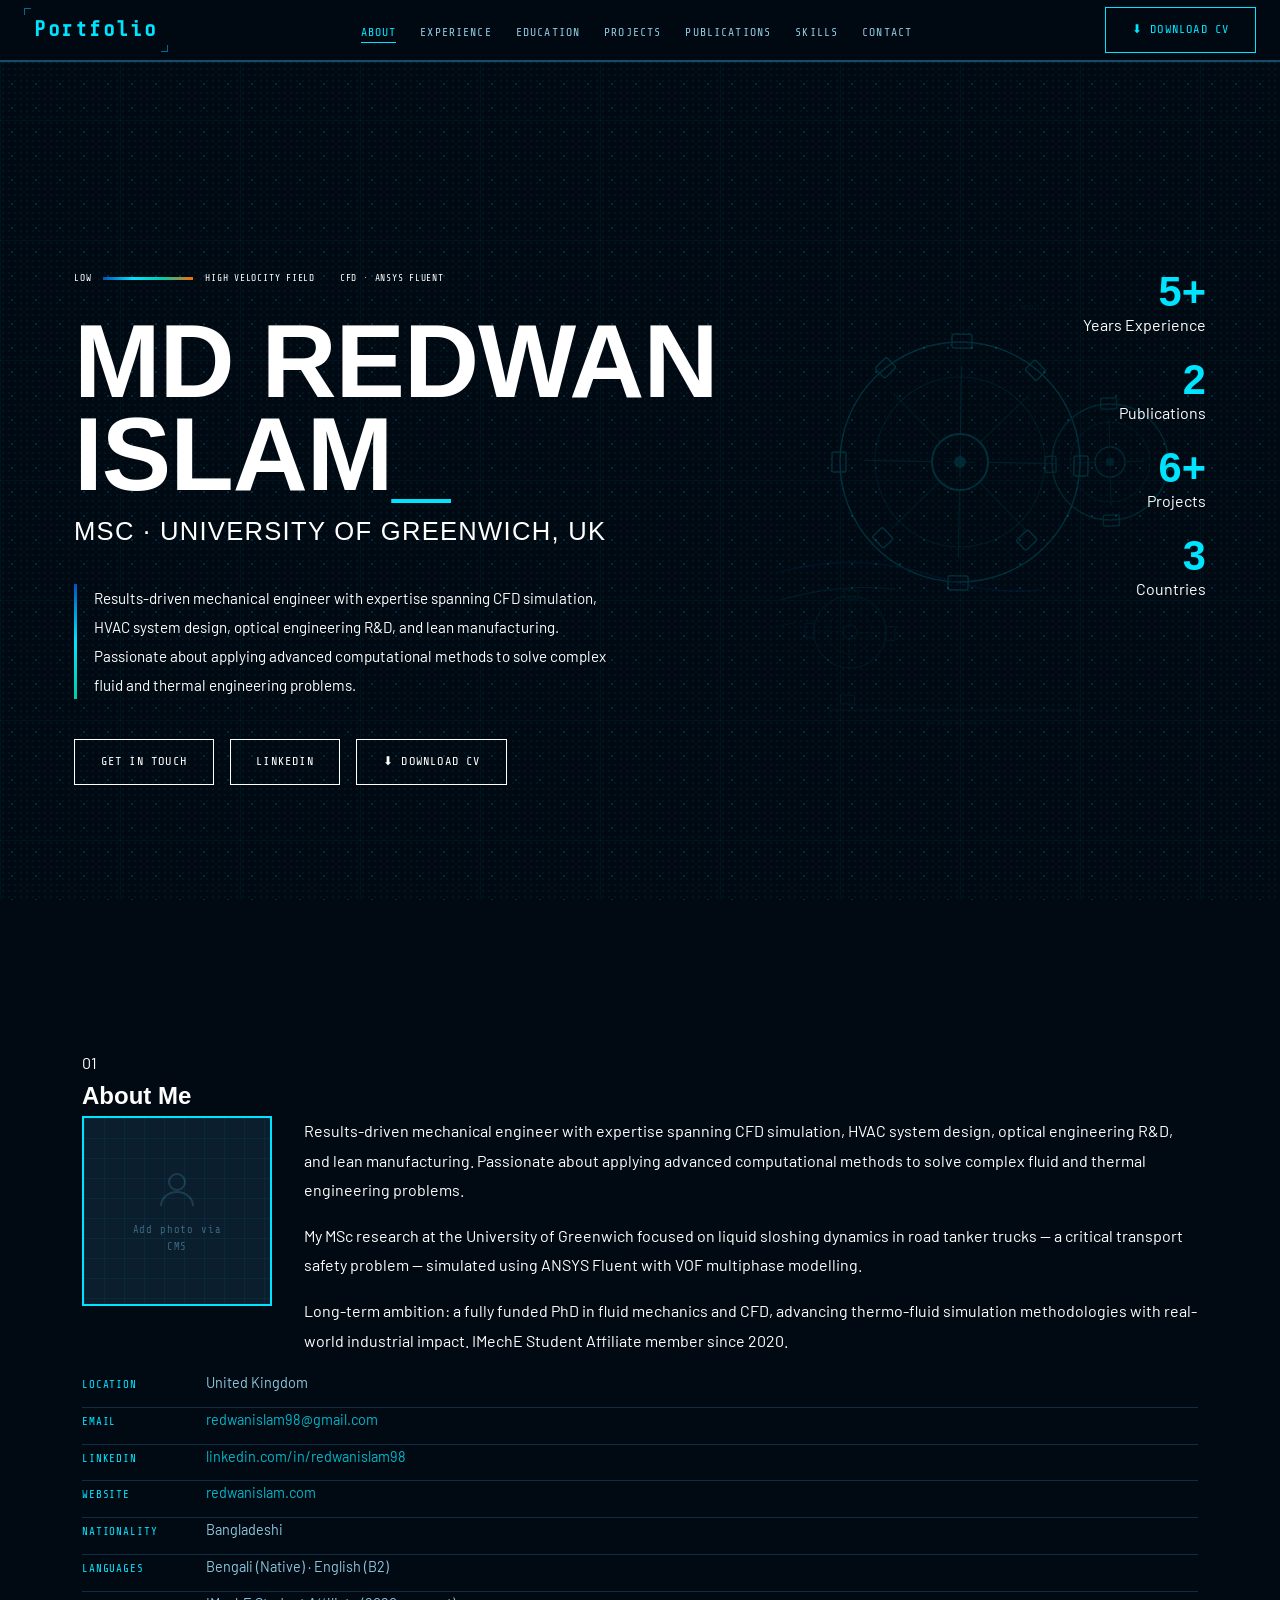
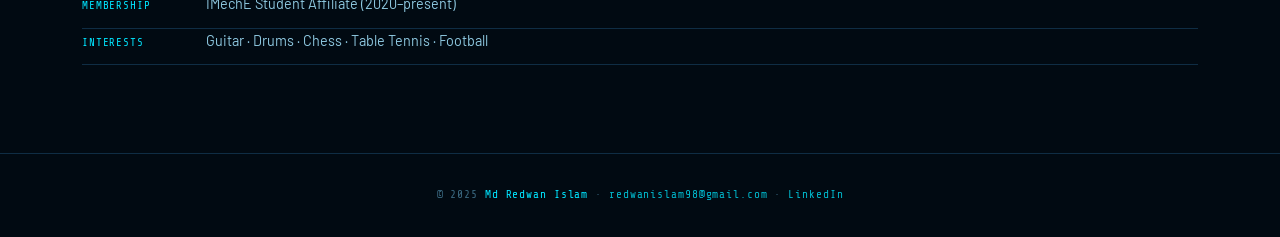
==== commit d60eac16: "Add files via upload" ====
--- a/index.html
+++ b/index.html
@@ -2,161 +2,211 @@
 <html lang="en">
 <head>
 <meta charset="UTF-8"><meta name="viewport" content="width=device-width,initial-scale=1">
-<title>Md Redwan Islam | Portfolio</title>
+<title>Md Redwan Islam | Mechanical Engineer & CFD Researcher</title>
 <link rel="stylesheet" href="assets/css/style.css">
 </head>
 <body>
 <nav class="nav" id="nav"></nav>
 <div class="page">
 
-  <!-- HERO -->
-  <div class="hero-wrap" style="min-height:100vh;display:flex;flex-direction:column;justify-content:center;position:relative;z-index:1;max-width:1180px;margin:0 auto;padding:6rem 1.5rem 4rem;overflow:hidden;">
-
-    <!-- GEAR + STREAMLINE SVG BACKGROUND -->
-    <svg class="hero-svg" style="position:absolute;right:-60px;top:50%;transform:translateY(-50%);opacity:.13;pointer-events:none;width:520px;height:520px;" viewBox="0 0 520 520" fill="none" xmlns="http://www.w3.org/2000/svg">
-      <!-- Large gear -->
-      <g class="gear-slow" style="transform-origin:200px 200px;">
-        <circle cx="200" cy="200" r="130" stroke="#00e5ff" stroke-width="1.5" fill="none"/>
-        <circle cx="200" cy="200" r="90"  stroke="#00e5ff" stroke-width="1" fill="none" opacity=".5"/>
-        <circle cx="200" cy="200" r="30"  stroke="#00e5ff" stroke-width="2" fill="none"/>
-        <!-- Gear teeth -->
-        <g stroke="#00e5ff" stroke-width="2" fill="none">
-          <rect x="189" y="62"  width="22" height="18" rx="2"/>
-          <rect x="189" y="320" width="22" height="18" rx="2"/>
-          <rect x="62"  y="189" width="18" height="22" rx="2"/>
-          <rect x="320" y="189" width="18" height="22" rx="2"/>
-          <rect x="110" y="97"  width="18" height="18" rx="2" transform="rotate(45 119 106)"/>
-          <rect x="268" y="97"  width="18" height="18" rx="2" transform="rotate(45 277 106)"/>
-          <rect x="110" y="281" width="18" height="18" rx="2" transform="rotate(45 119 290)"/>
-          <rect x="268" y="281" width="18" height="18" rx="2" transform="rotate(45 277 290)"/>
-        </g>
-        <!-- Spokes -->
-        <line x1="200" y1="110" x2="200" y2="170" stroke="#00e5ff" stroke-width="1" opacity=".6"/>
-        <line x1="200" y1="230" x2="200" y2="290" stroke="#00e5ff" stroke-width="1" opacity=".6"/>
-        <line x1="110" y1="200" x2="170" y2="200" stroke="#00e5ff" stroke-width="1" opacity=".6"/>
-        <line x1="230" y1="200" x2="290" y2="200" stroke="#00e5ff" stroke-width="1" opacity=".6"/>
-        <line x1="143" y1="143" x2="183" y2="183" stroke="#00e5ff" stroke-width="1" opacity=".6"/>
-        <line x1="217" y1="217" x2="257" y2="257" stroke="#00e5ff" stroke-width="1" opacity=".6"/>
-        <line x1="257" y1="143" x2="217" y2="183" stroke="#00e5ff" stroke-width="1" opacity=".6"/>
-        <line x1="183" y1="217" x2="143" y2="257" stroke="#00e5ff" stroke-width="1" opacity=".6"/>
+<!-- ══ HERO ══════════════════════════════════════════════════ -->
+<div class="hero-wrap" style="min-height:100vh;display:flex;flex-direction:column;justify-content:center;position:relative;z-index:1;max-width:1180px;margin:0 auto;padding:6rem 1.5rem 4rem;overflow:hidden;">
+
+  <!-- MECHANICAL SVG BACKGROUND — gears + CFD streamlines -->
+  <div class="hero-svg-wrap" style="position:absolute;right:-40px;top:50%;transform:translateY(-50%);pointer-events:none;opacity:.16;width:500px;height:500px;">
+    <svg id="hero-svg" width="500" height="500" viewBox="0 0 500 500" fill="none" xmlns="http://www.w3.org/2000/svg">
+
+      <!-- LARGE GEAR (rotates CW via JS) -->
+      <g id="gear-big">
+        <!-- Outer rim -->
+        <circle cx="190" cy="200" r="120" stroke="#00e5ff" stroke-width="1.5" fill="none"/>
+        <!-- Inner rim -->
+        <circle cx="190" cy="200" r="85"  stroke="#00e5ff" stroke-width="1" fill="none" opacity=".5"/>
+        <!-- Hub -->
+        <circle cx="190" cy="200" r="28"  stroke="#00e5ff" stroke-width="2" fill="none"/>
+        <circle cx="190" cy="200" r="6"   fill="#00e5ff" opacity=".8"/>
+        <!-- Crosshair -->
+        <line x1="175" y1="200" x2="205" y2="200" stroke="#00e5ff" stroke-width=".8" opacity=".7"/>
+        <line x1="190" y1="185" x2="190" y2="215" stroke="#00e5ff" stroke-width=".8" opacity=".7"/>
+        <!-- 8 Spokes -->
+        <line x1="190" y1="104" x2="190" y2="172" stroke="#00e5ff" stroke-width="1.2" opacity=".6"/>
+        <line x1="190" y1="228" x2="190" y2="296" stroke="#00e5ff" stroke-width="1.2" opacity=".6"/>
+        <line x1="94"  y1="200" x2="162" y2="200" stroke="#00e5ff" stroke-width="1.2" opacity=".6"/>
+        <line x1="218" y1="200" x2="286" y2="200" stroke="#00e5ff" stroke-width="1.2" opacity=".6"/>
+        <line x1="122" y1="132" x2="169" y2="179" stroke="#00e5ff" stroke-width="1" opacity=".5"/>
+        <line x1="211" y1="221" x2="258" y2="268" stroke="#00e5ff" stroke-width="1" opacity=".5"/>
+        <line x1="258" y1="132" x2="211" y2="179" stroke="#00e5ff" stroke-width="1" opacity=".5"/>
+        <line x1="169" y1="221" x2="122" y2="268" stroke="#00e5ff" stroke-width="1" opacity=".5"/>
+        <!-- Gear teeth (12 teeth) -->
+        <rect x="180" y="72"  width="20" height="14" rx="2" stroke="#00e5ff" stroke-width="1.5" fill="none"/>
+        <rect x="180" y="314" width="20" height="14" rx="2" stroke="#00e5ff" stroke-width="1.5" fill="none"/>
+        <rect x="62"  y="192" width="14" height="20" rx="2" stroke="#00e5ff" stroke-width="1.5" fill="none"/>
+        <rect x="304" y="192" width="14" height="20" rx="2" stroke="#00e5ff" stroke-width="1.5" fill="none"/>
+        <rect x="106" y="100" width="16" height="14" rx="2" stroke="#00e5ff" stroke-width="1.5" fill="none" transform="rotate(-45 114 107)"/>
+        <rect x="250" y="270" width="16" height="14" rx="2" stroke="#00e5ff" stroke-width="1.5" fill="none" transform="rotate(-45 258 277)"/>
+        <rect x="256" y="100" width="16" height="14" rx="2" stroke="#00e5ff" stroke-width="1.5" fill="none" transform="rotate(45 264 107)"/>
+        <rect x="106" y="270" width="16" height="14" rx="2" stroke="#00e5ff" stroke-width="1.5" fill="none" transform="rotate(45 114 277)"/>
       </g>
-      <!-- Small gear interlocking -->
-      <g class="gear-ccw" style="transform-origin:352px 200px;">
-        <circle cx="352" cy="200" r="62"  stroke="#00b8cc" stroke-width="1.5" fill="none"/>
-        <circle cx="352" cy="200" r="42"  stroke="#00b8cc" stroke-width="1" fill="none" opacity=".5"/>
-        <circle cx="352" cy="200" r="16"  stroke="#00b8cc" stroke-width="2" fill="none"/>
-        <g stroke="#00b8cc" stroke-width="1.5" fill="none">
-          <rect x="343" y="132" width="18" height="12" rx="1"/>
-          <rect x="343" y="256" width="18" height="12" rx="1"/>
-          <rect x="284" y="193" width="12" height="18" rx="1"/>
-          <rect x="408" y="193" width="12" height="18" rx="1"/>
-        </g>
-        <line x1="352" y1="158" x2="352" y2="184" stroke="#00b8cc" stroke-width="1" opacity=".6"/>
-        <line x1="352" y1="216" x2="352" y2="242" stroke="#00b8cc" stroke-width="1" opacity=".6"/>
-        <line x1="310" y1="200" x2="336" y2="200" stroke="#00b8cc" stroke-width="1" opacity=".6"/>
-        <line x1="368" y1="200" x2="394" y2="200" stroke="#00b8cc" stroke-width="1" opacity=".6"/>
+
+      <!-- SMALL GEAR (rotates CCW, interlocks with large) -->
+      <g id="gear-small">
+        <circle cx="340" cy="200" r="58"  stroke="#00b8cc" stroke-width="1.5" fill="none"/>
+        <circle cx="340" cy="200" r="40"  stroke="#00b8cc" stroke-width="1"   fill="none" opacity=".5"/>
+        <circle cx="340" cy="200" r="15"  stroke="#00b8cc" stroke-width="1.5" fill="none"/>
+        <circle cx="340" cy="200" r="4"   fill="#00b8cc" opacity=".8"/>
+        <line x1="329" y1="200" x2="351" y2="200" stroke="#00b8cc" stroke-width=".7" opacity=".7"/>
+        <line x1="340" y1="189" x2="340" y2="211" stroke="#00b8cc" stroke-width=".7" opacity=".7"/>
+        <line x1="340" y1="156" x2="340" y2="185" stroke="#00b8cc" stroke-width="1.2" opacity=".6"/>
+        <line x1="340" y1="215" x2="340" y2="244" stroke="#00b8cc" stroke-width="1.2" opacity=".6"/>
+        <line x1="306" y1="200" x2="325" y2="200" stroke="#00b8cc" stroke-width="1.2" opacity=".6"/>
+        <line x1="355" y1="200" x2="374" y2="200" stroke="#00b8cc" stroke-width="1.2" opacity=".6"/>
+        <rect x="332" y="136" width="16" height="11" rx="1.5" stroke="#00b8cc" stroke-width="1.5" fill="none"/>
+        <rect x="332" y="253" width="16" height="11" rx="1.5" stroke="#00b8cc" stroke-width="1.5" fill="none"/>
+        <rect x="275" y="193" width="11" height="16" rx="1.5" stroke="#00b8cc" stroke-width="1.5" fill="none"/>
+        <rect x="394" y="193" width="11" height="16" rx="1.5" stroke="#00b8cc" stroke-width="1.5" fill="none"/>
       </g>
-      <!-- CFD Streamlines -->
-      <path d="M 20 300 Q 100 280 180 310 Q 260 340 340 300 Q 420 260 500 290" stroke="#0066cc" stroke-width="1.5" fill="none" opacity=".7" stroke-dasharray="600" style="animation:flow 4s linear infinite;"/>
-      <path d="M 20 330 Q 110 305 190 335 Q 270 365 360 325 Q 440 285 520 315" stroke="#00e5ff" stroke-width="1" fill="none" opacity=".5" stroke-dasharray="600" style="animation:flow 5s linear infinite .8s;"/>
-      <path d="M 20 360 Q 120 335 200 360 Q 290 385 380 350 Q 460 315 520 340" stroke="#00ccaa" stroke-width="1" fill="none" opacity=".4" stroke-dasharray="600" style="animation:flow 6s linear infinite 1.6s;"/>
-      <path d="M 20 390 Q 130 365 210 388 Q 310 410 400 375 Q 470 345 520 368" stroke="#ff6600" stroke-width="1" fill="none" opacity=".3" stroke-dasharray="600" style="animation:flow 7s linear infinite 2.4s;"/>
-      <!-- Dimension lines -->
-      <line x1="60" y1="450" x2="340" y2="450" stroke="#1a4a6a" stroke-width="1"/>
-      <line x1="60" y1="445" x2="60" y2="455" stroke="#1a4a6a" stroke-width="1"/>
-      <line x1="340" y1="445" x2="340" y2="455" stroke="#1a4a6a" stroke-width="1"/>
-      <text x="180" y="468" fill="#1a4a6a" font-size="9" font-family="monospace" text-anchor="middle">Ø 260 mm</text>
-      <!-- Crosshair center -->
-      <circle cx="200" cy="200" r="4" fill="#00e5ff" opacity=".8"/>
-      <line x1="185" y1="200" x2="215" y2="200" stroke="#00e5ff" stroke-width=".5" opacity=".6"/>
-      <line x1="200" y1="185" x2="200" y2="215" stroke="#00e5ff" stroke-width=".5" opacity=".6"/>
+
+      <!-- TINY ACCENT GEAR (bottom left) -->
+      <g id="gear-tiny">
+        <circle cx="80" cy="370" r="36"  stroke="#006a8a" stroke-width="1" fill="none"/>
+        <circle cx="80" cy="370" r="22"  stroke="#006a8a" stroke-width=".8" fill="none" opacity=".6"/>
+        <circle cx="80" cy="370" r="7"   stroke="#006a8a" stroke-width="1" fill="none"/>
+        <line x1="80" y1="334" x2="80" y2="363" stroke="#006a8a" stroke-width="1" opacity=".5"/>
+        <line x1="80" y1="377" x2="80" y2="406" stroke="#006a8a" stroke-width="1" opacity=".5"/>
+        <line x1="44"  y1="370" x2="73"  y2="370" stroke="#006a8a" stroke-width="1" opacity=".5"/>
+        <line x1="87"  y1="370" x2="116" y2="370" stroke="#006a8a" stroke-width="1" opacity=".5"/>
+        <rect x="73" y="328" width="14" height="9"  rx="1" stroke="#006a8a" stroke-width="1" fill="none"/>
+        <rect x="73" y="433" width="14" height="9"  rx="1" stroke="#006a8a" stroke-width="1" fill="none"/>
+        <rect x="35"  y="363" width="9"  height="14" rx="1" stroke="#006a8a" stroke-width="1" fill="none"/>
+        <rect x="116" y="363" width="9"  height="14" rx="1" stroke="#006a8a" stroke-width="1" fill="none"/>
+      </g>
+
+      <!-- CFD STREAMLINES — animated flow paths -->
+      <path d="M10 310 Q90 288 170 316 Q260 346 348 308 Q420 272 490 296"
+        stroke="#0055bb" stroke-width="1.8" fill="none" opacity=".75"
+        stroke-dasharray="600" stroke-dashoffset="600">
+        <animate attributeName="stroke-dashoffset" from="600" to="0" dur="4s" repeatCount="indefinite"/>
+      </path>
+      <path d="M10 338 Q100 312 182 340 Q274 368 366 332 Q434 300 490 322"
+        stroke="#00e5ff" stroke-width="1.2" fill="none" opacity=".55"
+        stroke-dasharray="600" stroke-dashoffset="600">
+        <animate attributeName="stroke-dashoffset" from="600" to="0" dur="5s" begin="0.8s" repeatCount="indefinite"/>
+      </path>
+      <path d="M10 364 Q110 340 194 364 Q292 390 378 358 Q446 328 490 350"
+        stroke="#00ccaa" stroke-width="1" fill="none" opacity=".45"
+        stroke-dasharray="600" stroke-dashoffset="600">
+        <animate attributeName="stroke-dashoffset" from="600" to="0" dur="6s" begin="1.6s" repeatCount="indefinite"/>
+      </path>
+      <path d="M10 390 Q120 366 206 388 Q308 412 396 382 Q460 354 490 374"
+        stroke="#ff6a00" stroke-width=".9" fill="none" opacity=".35"
+        stroke-dasharray="600" stroke-dashoffset="600">
+        <animate attributeName="stroke-dashoffset" from="600" to="0" dur="7s" begin="2.4s" repeatCount="indefinite"/>
+      </path>
+
+      <!-- DIMENSION ANNOTATION -->
+      <line x1="60" y1="448" x2="310" y2="448" stroke="#1a4a6a" stroke-width="1"/>
+      <line x1="60" y1="442" x2="60" y2="454"  stroke="#1a4a6a" stroke-width="1"/>
+      <line x1="310" y1="442" x2="310" y2="454" stroke="#1a4a6a" stroke-width="1"/>
+      <text x="185" y="464" fill="#1a4a6a" font-size="8" font-family="monospace" text-anchor="middle">Ø 240 mm REF</text>
+      <line x1="190" y1="72" x2="230" y2="50" stroke="#1a4a6a" stroke-width=".8"/>
+      <text x="234" y="48" fill="#1a4a6a" font-size="7" font-family="monospace">12T MODULE 2</text>
     </svg>
-
-    <!-- HERO CONTENT -->
-    <div style="display:flex;align-items:flex-start;justify-content:space-between;flex-wrap:wrap;gap:2rem;">
-      <div style="flex:1;min-width:280px;">
-
-        <!-- CFD LEGEND BAR -->
-        <div class="fade-up delay-1" style="display:flex;align-items:center;gap:.75rem;margin-bottom:1.75rem;flex-wrap:wrap;">
-          <span style="font-family:var(--mono);font-size:.62rem;color:var(--text-dim);letter-spacing:.08em;">LOW</span>
-          <div style="height:3px;width:80px;background:linear-gradient(to right,#0066cc,#00e5ff,#00ccaa,#ff6600);flex-shrink:0;"></div>
-          <span style="font-family:var(--mono);font-size:.62rem;color:var(--text-dim);letter-spacing:.08em;">HIGH — VELOCITY FIELD</span>
-          <span style="width:1px;height:12px;background:var(--border-hi);display:inline-block;margin:0 .25rem;"></span>
-          <span style="font-family:var(--mono);font-size:.62rem;color:var(--accent);letter-spacing:.08em;">CFD · ANSYS FLUENT</span>
-        </div>
-
-        <h1 class="hero-name fade-up delay-2" style="font-family:var(--cond);font-size:clamp(3rem,10vw,6.5rem);font-weight:900;line-height:.92;text-transform:uppercase;letter-spacing:-.01em;margin-bottom:.5rem;" id="hero-name"></h1>
-        <div class="hero-subtitle fade-up delay-3" id="hero-tagline" style="font-family:var(--cond);font-size:clamp(1rem,2.5vw,1.65rem);font-weight:400;color:var(--text-muted);letter-spacing:.05em;text-transform:uppercase;margin-bottom:2rem;margin-top:.5rem;"></div>
-
-        <!-- Bio with engineering annotation style -->
-        <div class="fade-up delay-4" style="position:relative;margin-bottom:2.5rem;">
-          <div style="position:absolute;left:0;top:0;bottom:0;width:3px;background:linear-gradient(to bottom,#0066cc,#00e5ff,#00ccaa);"></div>
-          <p id="hero-bio" style="font-size:.95rem;color:var(--text-muted);max-width:560px;line-height:1.9;padding-left:1.25rem;"></p>
-        </div>
-
-        <div class="hero-btns fade-up delay-5" style="display:flex;gap:1rem;flex-wrap:wrap;" id="hero-btns"></div>
+  </div>
+
+  <!-- HERO CONTENT -->
+  <div style="display:flex;align-items:flex-start;justify-content:space-between;flex-wrap:wrap;gap:2rem;">
+    <div style="flex:1;min-width:280px;">
+
+      <!-- CFD VELOCITY LEGEND -->
+      <div class="fu d1" style="display:flex;align-items:center;gap:.75rem;margin-bottom:1.75rem;flex-wrap:wrap;">
+        <span style="font-family:var(--mono);font-size:.6rem;color:var(--txt3);letter-spacing:.08em;">LOW</span>
+        <div style="height:3px;width:90px;background:linear-gradient(to right,#0055bb,#00e5ff,#00ccaa,#ff6a00);flex-shrink:0;"></div>
+        <span style="font-family:var(--mono);font-size:.6rem;color:var(--txt3);letter-spacing:.08em;">HIGH  VELOCITY FIELD</span>
+        <span style="width:1px;height:10px;background:var(--bdr2);display:inline-block;"></span>
+        <span style="font-family:var(--mono);font-size:.6rem;color:var(--cyan);letter-spacing:.08em;">CFD · ANSYS FLUENT</span>
       </div>
 
-      <!-- DESKTOP STATS — styled as spec readout -->
-      <div class="hero-stats-col" style="display:flex;flex-direction:column;gap:1.5rem;text-align:right;padding-left:2rem;" id="hero-stats"></div>
+      <h1 class="hero-name fu d2" style="font-family:var(--cond);font-size:clamp(3rem,10vw,6.5rem);font-weight:900;line-height:.9;text-transform:uppercase;letter-spacing:-.01em;margin-bottom:.5rem;" id="hero-name"></h1>
+      <div class="hero-sub fu d3" id="hero-tag" style="font-family:var(--cond);font-size:clamp(1rem,2.5vw,1.6rem);font-weight:400;color:var(--txt2);letter-spacing:.05em;text-transform:uppercase;margin-bottom:2rem;margin-top:.5rem;"></div>
+
+      <!-- Bio — CFD gradient left border -->
+      <div class="fu d4" style="position:relative;margin-bottom:2.5rem;">
+        <div style="position:absolute;left:0;top:0;bottom:0;width:3px;background:linear-gradient(to bottom,#0055bb,#00e5ff,#00ccaa);"></div>
+        <p id="hero-bio" style="font-size:.95rem;color:var(--txt2);max-width:560px;line-height:1.9;padding-left:1.25rem;"></p>
+      </div>
+
+      <div class="hero-btns fu d5" style="display:flex;gap:1rem;flex-wrap:wrap;" id="hero-btns"></div>
     </div>
-  </div>
-
-  <div class="section-divider"></div>
-
-  <!-- ABOUT -->
-  <section class="section">
-    <div class="section-header">
-      <span class="section-num">01.</span>
-      <h2 class="section-title">About Me</h2>
-      <div class="section-line"></div>
+
+    <!-- STATS -->
+    <div class="stats-col" style="display:flex;flex-direction:column;gap:1.25rem;text-align:right;padding-left:2rem;" id="hero-stats"></div>
+  </div>
+</div>
+
+<div class="divider"></div>
+
+<!-- ══ ABOUT ══════════════════════════════════════════════════ -->
+<section class="section">
+  <div class="section-hdr">
+    <span class="sec-num">01</span>
+    <h2 class="sec-title">About Me</h2>
+    <div class="sec-line"></div>
+  </div>
+  <div class="g2" style="align-items:start;gap:3rem;">
+    <div style="display:flex;gap:2rem;align-items:start;flex-wrap:wrap;">
+      <div id="about-photo"></div>
+      <div id="about-bio" style="flex:1;min-width:200px;"></div>
     </div>
-    <div class="grid-2" style="align-items:start;gap:3rem;">
-      <div style="display:flex;gap:2rem;align-items:start;flex-wrap:wrap;">
-        <div id="about-photo"></div>
-        <div id="about-bio" style="flex:1;min-width:200px;"></div>
-      </div>
-      <div class="flex-col" id="about-details"></div>
-    </div>
-  </section>
+    <div class="fc" id="about-det"></div>
+  </div>
+</section>
 
 </div>
 <footer id="footer"></footer>
 
-<style>
-  @keyframes flow { from{stroke-dashoffset:600} to{stroke-dashoffset:0} }
-</style>
 <script src="assets/js/data.js"></script>
 <script src="assets/js/render.js"></script>
 <script>
-  renderNav('index');
-  renderFooter();
-
-  const parts = DATA.name.split(' ');
-  const last = parts.pop();
-  document.getElementById('hero-name').innerHTML =
-    parts.join(' ') + '<br><span style="color:var(--accent)">' + last + '</span><span class="cursor"></span>';
-
-  document.getElementById('hero-tagline').textContent = DATA.tagline;
-  document.getElementById('hero-bio').textContent = DATA.bio[0];
-
-  document.getElementById('hero-btns').innerHTML = `
-    <a href="mailto:${DATA.email}" class="btn btn-primary">Get In Touch</a>
-    <a href="${DATA.linkedin}" target="_blank" class="btn btn-outline">LinkedIn</a>
-    ${DATA.cv_file ? `<a href="${DATA.cv_file}" download class="btn btn-outline">⬇ Download CV</a>` : ''}
-  `;
-
-  // Stats styled as engineering spec readout
-  document.getElementById('hero-stats').innerHTML = DATA.stats.map(s => `
-    <div style="border:1px solid var(--border);padding:.75rem 1rem;min-width:100px;background:var(--surface);position:relative;">
-      <div style="position:absolute;top:4px;right:4px;width:6px;height:6px;border-top:1px solid var(--border-hi);border-right:1px solid var(--border-hi);"></div>
-      <div class="stat-num">${s.num}</div>
-      <div class="stat-label">${s.label}</div>
-    </div>`).join('');
-
-  document.getElementById('about-photo').innerHTML = renderPhoto(190);
-  document.getElementById('about-bio').innerHTML = DATA.bio.map(b => `<p style="color:var(--text-muted);margin-bottom:1rem;line-height:1.85;">${b}</p>`).join('');
-  document.getElementById('about-details').innerHTML = renderDetails();
+renderNav('index');
+renderFooter();
+
+const parts=DATA.name.split(' ');
+const last=parts.pop();
+document.getElementById('hero-name').innerHTML=parts.join(' ')+'<br><span style="color:var(--cyan)">'+last+'</span><span class="cursor"></span>';
+document.getElementById('hero-tag').textContent=DATA.tagline;
+document.getElementById('hero-bio').textContent=DATA.bio[0];
+document.getElementById('hero-btns').innerHTML=`
+  <a href="mailto:${DATA.email}" class="btn btn-p">Get In Touch</a>
+  <a href="${DATA.linkedin}" target="_blank" class="btn btn-o">LinkedIn</a>
+  ${DATA.cv_file?`<a href="${DATA.cv_file}" download class="btn btn-o">⬇ Download CV</a>`:''}`;
+document.getElementById('hero-stats').innerHTML=(DATA.stats||[]).map(s=>`
+  <div class="stat-box" style="text-align:right;">
+    <div class="stat-num">${s.num}</div>
+    <div class="stat-lbl">${s.label}</div>
+  </div>`).join('');
+document.getElementById('about-photo').innerHTML=renderPhoto(190);
+document.getElementById('about-bio').innerHTML=(DATA.bio||[]).map(b=>`<p style="color:var(--txt2);margin-bottom:1rem;line-height:1.85;">${b}</p>`).join('');
+document.getElementById('about-det').innerHTML=renderDetails();
+
+// ── GEAR ROTATION via requestAnimationFrame (cross-browser) ──
+const gearBig   = document.getElementById('gear-big');
+const gearSmall = document.getElementById('gear-small');
+const gearTiny  = document.getElementById('gear-tiny');
+let angleBig=0, angleSmall=0, angleTiny=0;
+const CX_BIG=190, CY_BIG=200;
+const CX_SM=340,  CY_SM=200;
+const CX_TN=80,   CY_TN=370;
+
+function animateGears(){
+  angleBig   += 0.012;
+  angleSmall -= 0.017;
+  angleTiny  += 0.025;
+  if(gearBig)   gearBig.setAttribute('transform',   `rotate(${angleBig}   ${CX_BIG} ${CY_BIG})`);
+  if(gearSmall) gearSmall.setAttribute('transform', `rotate(${angleSmall} ${CX_SM}  ${CY_SM})`);
+  if(gearTiny)  gearTiny.setAttribute('transform',  `rotate(${angleTiny}  ${CX_TN}  ${CY_TN})`);
+  requestAnimationFrame(animateGears);
+}
+animateGears();
 </script>
 </body>
 </html>
--- a/assets/css/style.css
+++ b/assets/css/style.css
@@ -1,70 +1,62 @@
 /* ============================================================
-   REDWAN ISLAM PORTFOLIO — SHARED STYLES
-   Deep, high-contrast dark theme
+   REDWAN ISLAM PORTFOLIO — MECHANICAL ENGINEERING THEME
+   Blueprint · CFD Contours · Technical Drawing aesthetic
    ============================================================ */
 
 @import url('https://fonts.googleapis.com/css2?family=Share+Tech+Mono&family=Barlow:wght@300;400;500;600;700&family=Barlow+Condensed:wght@400;600;700;800&display=swap');
 
 :root {
-  /* DEEPER DARK PALETTE — strong contrast on any background */
-  --bg:        #020608;
-  --surface:   #07111a;
-  --surface2:  #0e1e2b;
-  --border:    #1a3040;
-  --border-hi: #2a5070;
-
-  /* VIVID ACCENTS */
+  --bg:        #010a12;
+  --surface:   #051018;
+  --surface2:  #0a1e2e;
+  --border:    #0f2d44;
+  --border-hi: #1a4a6a;
   --accent:    #00e5ff;
   --accent2:   #00b8cc;
-  --accent3:   #007a99;
+  --accent3:   #006a8a;
+  --cfd-blue:  #0066cc;
+  --cfd-mid:   #00ccaa;
+  --cfd-hot:   #ff6600;
   --green:     #00e676;
   --orange:    #ff9100;
   --red:       #ff5252;
-
-  /* HIGH-CONTRAST TEXT */
   --text:      #ffffff;
   --text-hi:   #e0f7ff;
-  --text-muted:#9ecfe0;
-  --text-dim:  #4d8090;
-
-  /* FONTS */
-  --mono:      'Share Tech Mono', monospace;
-  --sans:      'Barlow', sans-serif;
-  --cond:      'Barlow Condensed', sans-serif;
-}
-
-/* ── RESET ── */
+  --text-muted:#8ec8e0;
+  --text-dim:  #3a6880;
+  --mono: 'Share Tech Mono', monospace;
+  --sans: 'Barlow', sans-serif;
+  --cond: 'Barlow Condensed', sans-serif;
+}
+
 *, *::before, *::after { margin:0; padding:0; box-sizing:border-box; }
 html { scroll-behavior:smooth; font-size:16px; }
-body {
-  background: var(--bg);
-  color: var(--text);
-  font-family: var(--sans);
-  line-height: 1.65;
-  overflow-x: hidden;
-}
-
-/* GRID OVERLAY */
+body { background:var(--bg); color:var(--text); font-family:var(--sans); line-height:1.65; overflow-x:hidden; }
+
+/* BLUEPRINT DOT GRID */
 body::before {
-  content:'';
-  position:fixed; inset:0;
+  content:''; position:fixed; inset:0; z-index:0; pointer-events:none;
   background-image:
-    linear-gradient(rgba(0,229,255,.04) 1px, transparent 1px),
-    linear-gradient(90deg, rgba(0,229,255,.04) 1px, transparent 1px);
-  background-size: 44px 44px;
-  pointer-events:none;
-  z-index:0;
+    radial-gradient(circle, rgba(0,180,220,.22) 1px, transparent 1px),
+    radial-gradient(circle, rgba(0,180,220,.07) 1px, transparent 1px);
+  background-size: 24px 24px, 6px 6px;
+  background-position: 0 0, 12px 12px;
+}
+/* MAJOR GRID LINES */
+body::after {
+  content:''; position:fixed; inset:0; z-index:0; pointer-events:none;
+  background-image:
+    linear-gradient(rgba(0,180,220,.05) 1px, transparent 1px),
+    linear-gradient(90deg, rgba(0,180,220,.05) 1px, transparent 1px);
+  background-size: 120px 120px;
 }
 
 img { max-width:100%; display:block; }
 a  { color:inherit; text-decoration:none; }
-
-/* ── SCROLLBAR ── */
 ::-webkit-scrollbar { width:4px; }
 ::-webkit-scrollbar-track { background:var(--bg); }
-::-webkit-scrollbar-thumb { background:var(--accent3); }
-
-/* ── UTILITY ── */
+::-webkit-scrollbar-thumb { background:linear-gradient(to bottom, var(--cfd-blue), var(--accent), var(--cfd-hot)); }
+
 .z1 { position:relative; z-index:1; }
 .container { max-width:1180px; margin:0 auto; padding:0 2rem; }
 
@@ -72,171 +64,111 @@
 .nav {
   position:fixed; top:0; left:0; right:0; z-index:200;
   height:62px;
-  background:rgba(2,6,8,.97);
-  backdrop-filter:blur(14px);
-  border-bottom:1px solid var(--border);
+  background:rgba(1,10,18,.97);
+  backdrop-filter:blur(16px);
+  border-bottom:2px solid var(--border-hi);
+  box-shadow:0 1px 0 rgba(0,229,255,.06);
   display:flex; align-items:center; justify-content:space-between;
   padding:0 1.5rem;
 }
 .nav-logo {
-  font-family:var(--mono);
-  font-size:.82rem;
-  color:var(--accent);
-  letter-spacing:.06em;
-  flex-shrink:0;
-}
+  font-family:var(--mono); font-size:1.35rem; font-weight:700;
+  color:var(--accent); letter-spacing:.08em; flex-shrink:0;
+  position:relative; padding:4px 10px;
+}
+.nav-logo::before,.nav-logo::after {
+  content:''; position:absolute;
+  width:7px; height:7px; border-color:var(--accent3); border-style:solid;
+}
+.nav-logo::before { top:0; left:0; border-width:1px 0 0 1px; }
+.nav-logo::after  { bottom:0; right:0; border-width:0 1px 1px 0; }
+
 .nav-links { display:flex; gap:1.5rem; list-style:none; }
 .nav-links a {
-  font-family:var(--mono);
-  font-size:.72rem;
-  color:var(--text-muted);
-  letter-spacing:.1em;
-  text-transform:uppercase;
-  transition:color .2s;
-}
-.nav-links a:hover,
-.nav-links a.active { color:var(--accent); }
+  font-family:var(--mono); font-size:.72rem; color:var(--text-muted);
+  letter-spacing:.1em; text-transform:uppercase; transition:color .2s; position:relative;
+}
+.nav-links a::after {
+  content:''; position:absolute; bottom:-4px; left:0; right:0;
+  height:1px; background:var(--accent); transform:scaleX(0); transition:transform .2s;
+}
+.nav-links a:hover::after,.nav-links a.active::after { transform:scaleX(1); }
+.nav-links a:hover,.nav-links a.active { color:var(--accent); }
+
 .nav-cta {
-  font-family:var(--mono);
-  font-size:.7rem;
-  letter-spacing:.08em;
-  text-transform:uppercase;
-  padding:.45rem 1.1rem;
-  border:1px solid var(--accent);
-  color:var(--accent);
-  background:transparent;
-  transition:all .2s;
-  cursor:pointer;
-  text-decoration:none;
-  flex-shrink:0;
+  font-family:var(--mono); font-size:.7rem; letter-spacing:.08em;
+  text-transform:uppercase; padding:.45rem 1.1rem;
+  border:1px solid var(--accent); color:var(--accent); background:transparent;
+  transition:all .2s; cursor:pointer; text-decoration:none; flex-shrink:0;
 }
 .nav-cta:hover { background:var(--accent); color:var(--bg); }
 
-/* HAMBURGER BUTTON */
 .nav-hamburger {
-  display:none;
-  flex-direction:column;
-  gap:5px;
-  cursor:pointer;
-  padding:6px;
-  background:none;
-  border:none;
-  z-index:300;
-}
-.nav-hamburger span {
-  display:block;
-  width:24px; height:2px;
-  background:var(--accent);
-  transition:all .3s;
-}
+  display:none; flex-direction:column; gap:5px;
+  cursor:pointer; padding:6px; background:none; border:none; z-index:300;
+}
+.nav-hamburger span { display:block; width:24px; height:2px; background:var(--accent); transition:all .3s; }
 .nav-hamburger.open span:nth-child(1) { transform:translateY(7px) rotate(45deg); }
 .nav-hamburger.open span:nth-child(2) { opacity:0; }
 .nav-hamburger.open span:nth-child(3) { transform:translateY(-7px) rotate(-45deg); }
 
-/* MOBILE DRAWER */
 .nav-drawer {
-  display:none;
-  position:fixed;
-  top:62px; left:0; right:0; bottom:0;
-  background:rgba(2,6,8,.98);
-  backdrop-filter:blur(20px);
-  z-index:199;
-  flex-direction:column;
-  padding:2rem 1.5rem;
-  border-top:1px solid var(--border);
-  overflow-y:auto;
+  display:none; position:fixed; top:62px; left:0; right:0; bottom:0;
+  background:rgba(1,10,18,.99); backdrop-filter:blur(20px); z-index:199;
+  flex-direction:column; padding:2rem 1.5rem; border-top:1px solid var(--border-hi); overflow-y:auto;
 }
 .nav-drawer.open { display:flex; }
-.nav-drawer ul {
-  list-style:none;
-  display:flex;
-  flex-direction:column;
-  gap:0;
-  margin-bottom:2rem;
-}
+.nav-drawer ul { list-style:none; display:flex; flex-direction:column; gap:0; margin-bottom:2rem; }
 .nav-drawer ul li a {
-  display:block;
-  font-family:var(--mono);
-  font-size:1.1rem;
-  color:var(--text-muted);
-  letter-spacing:.1em;
-  text-transform:uppercase;
-  padding:1rem 0;
-  border-bottom:1px solid var(--border);
-  transition:color .2s, padding-left .2s;
-}
-.nav-drawer ul li a:hover,
-.nav-drawer ul li a.active {
-  color:var(--accent);
-  padding-left:.5rem;
-}
+  display:block; font-family:var(--mono); font-size:1.1rem; color:var(--text-muted);
+  letter-spacing:.1em; text-transform:uppercase; padding:1rem 0;
+  border-bottom:1px solid var(--border); transition:color .2s, padding-left .2s;
+}
+.nav-drawer ul li a:hover,.nav-drawer ul li a.active { color:var(--accent); padding-left:.5rem; }
 .nav-drawer .drawer-cv {
-  font-family:var(--mono);
-  font-size:.85rem;
-  letter-spacing:.1em;
-  text-transform:uppercase;
-  padding:1rem 1.5rem;
-  border:1px solid var(--accent);
-  color:var(--accent);
-  background:transparent;
-  text-align:center;
-  text-decoration:none;
-  transition:all .2s;
-  margin-top:.5rem;
+  font-family:var(--mono); font-size:.85rem; letter-spacing:.1em; text-transform:uppercase;
+  padding:1rem 1.5rem; border:1px solid var(--accent); color:var(--accent);
+  background:transparent; text-align:center; text-decoration:none; transition:all .2s; margin-top:.5rem;
 }
 .nav-drawer .drawer-cv:hover { background:var(--accent); color:var(--bg); }
 
-/* ── PAGE WRAPPER ── */
 .page { padding-top:62px; }
 
-/* ── SECTION ── */
-.section {
-  position:relative; z-index:1;
-  padding:5.5rem 2rem;
-  max-width:1180px;
-  margin:0 auto;
-}
-
-.section-header {
-  display:flex; align-items:center; gap:1rem;
-  margin-bottom:3rem;
-}
+/* ── SECTION HEADER — engineering callout style ── */
+.section { position:relative; z-index:1; padding:5.5rem 2rem; max-width:1180px; margin:0 auto; }
+.section-header { display:flex; align-items:center; gap:1rem; margin-bottom:3rem; }
 .section-num {
-  font-family:var(--mono);
-  font-size:.72rem;
-  color:var(--accent);
-  letter-spacing:.1em;
+  font-family:var(--mono); font-size:.65rem; color:var(--bg); background:var(--accent);
+  letter-spacing:.1em; padding:.25rem .9rem .25rem .5rem;
+  clip-path:polygon(0 0, calc(100% - 8px) 0, 100% 50%, calc(100% - 8px) 100%, 0 100%);
 }
 .section-title {
-  font-family:var(--cond);
-  font-size:clamp(1.8rem,4vw,2.6rem);
-  font-weight:800;
-  text-transform:uppercase;
-  letter-spacing:.04em;
-  color:var(--text);
+  font-family:var(--cond); font-size:clamp(1.8rem,4vw,2.6rem);
+  font-weight:800; text-transform:uppercase; letter-spacing:.04em; color:var(--text);
 }
 .section-line {
   flex:1; height:1px;
   background:linear-gradient(to right, var(--border-hi), transparent);
+  position:relative;
+}
+.section-line::before {
+  content:''; position:absolute; left:0; top:-3px;
+  width:6px; height:6px;
+  border:1px solid var(--border-hi);
+  transform:rotate(45deg); background:var(--bg);
 }
 .section-divider {
   width:100%; height:1px;
   background:linear-gradient(to right, transparent, var(--border-hi), transparent);
-  max-width:1180px;
-  margin:0 auto;
+  max-width:1180px; margin:0 auto;
 }
 
 /* ── BUTTONS ── */
 .btn {
   display:inline-flex; align-items:center; gap:.5rem;
-  font-family:var(--mono);
-  font-size:.75rem;
-  letter-spacing:.1em;
-  text-transform:uppercase;
-  padding:.75rem 1.6rem;
-  border:1px solid;
-  transition:all .25s;
-  cursor:pointer;
+  font-family:var(--mono); font-size:.75rem; letter-spacing:.1em;
+  text-transform:uppercase; padding:.75rem 1.6rem; border:1px solid;
+  transition:all .25s; cursor:pointer; position:relative;
 }
 .btn-primary { background:var(--accent); border-color:var(--accent); color:var(--bg); font-weight:700; }
 .btn-primary:hover { background:transparent; color:var(--accent); }
@@ -245,49 +177,27 @@
 .btn-ghost { background:transparent; border-color:transparent; color:var(--text-muted); }
 .btn-ghost:hover { color:var(--accent); }
 
-/* ── TAG ── */
-.tag {
-  font-family:var(--mono);
-  font-size:.62rem;
-  padding:.22rem .65rem;
-  border:1px solid var(--border-hi);
-  color:var(--text-dim);
-  letter-spacing:.05em;
-  text-transform:uppercase;
-}
+/* ── TAGS ── */
+.tag { font-family:var(--mono); font-size:.62rem; padding:.22rem .65rem; border:1px solid var(--border-hi); color:var(--text-dim); letter-spacing:.05em; text-transform:uppercase; }
 .tag-accent { border-color:var(--accent3); color:var(--accent2); }
 .tag-green  { border-color:rgba(0,230,118,.35); color:var(--green); }
 .tag-orange { border-color:rgba(255,145,0,.35); color:var(--orange); }
 
 /* ── CARDS ── */
-.card {
-  background:var(--surface);
-  border:1px solid var(--border);
-  padding:1.75rem;
-  transition:border-color .25s, box-shadow .25s;
-}
-.card:hover {
-  border-color:var(--accent3);
-  box-shadow:0 0 24px rgba(0,229,255,.06);
-}
+.card { background:var(--surface); border:1px solid var(--border); padding:1.75rem; transition:border-color .25s, box-shadow .25s; }
+.card:hover { border-color:var(--accent3); box-shadow:0 0 24px rgba(0,229,255,.06); }
 .card-accent-left { border-left:3px solid var(--accent); }
 
 /* ── TIMELINE ── */
 .timeline { padding-left:2rem; position:relative; }
 .timeline::before {
-  content:'';
-  position:absolute; left:0; top:10px; bottom:0;
-  width:1px;
-  background:linear-gradient(to bottom, var(--accent), transparent);
+  content:''; position:absolute; left:0; top:10px; bottom:0; width:1px;
+  background:linear-gradient(to bottom, var(--cfd-blue), var(--accent), transparent);
 }
 .timeline-item { position:relative; margin-bottom:2.75rem; padding-left:1.5rem; }
 .timeline-item::before {
-  content:'';
-  position:absolute; left:-2rem; top:10px;
-  width:9px; height:9px;
-  border:1px solid var(--accent);
-  background:var(--bg);
-  transform:rotate(45deg);
+  content:''; position:absolute; left:-2rem; top:10px;
+  width:9px; height:9px; border:1px solid var(--accent); background:var(--bg); transform:rotate(45deg);
 }
 .timeline-meta { font-family:var(--mono); font-size:.68rem; color:var(--accent); letter-spacing:.08em; text-transform:uppercase; margin-bottom:.3rem; }
 .timeline-role { font-family:var(--cond); font-size:1.3rem; font-weight:800; text-transform:uppercase; letter-spacing:.03em; color:var(--text); }
@@ -296,296 +206,209 @@
 
 /* ── EDU CARD ── */
 .edu-card {
-  background:var(--surface);
-  border:1px solid var(--border);
-  padding:1.75rem;
-  position:relative;
-  transition:border-color .25s;
-}
-.edu-card:hover { border-color:var(--accent2); }
-.edu-card::before { content:''; position:absolute; top:0; left:0; width:3px; height:100%; background:var(--accent); }
+  background:var(--surface); border:1px solid var(--border); padding:1.75rem;
+  position:relative; transition:border-color .25s, box-shadow .25s; overflow:hidden;
+}
+.edu-card:hover { border-color:var(--accent2); box-shadow:0 0 24px rgba(0,229,255,.05); }
+.edu-card::before {
+  content:''; position:absolute; top:0; left:0; width:4px; height:100%;
+  background:linear-gradient(to bottom, var(--cfd-blue), var(--accent), var(--cfd-mid));
+}
+.edu-card::after {
+  content:''; position:absolute; top:8px; right:8px;
+  width:12px; height:12px; border-top:1px solid var(--border-hi); border-right:1px solid var(--border-hi);
+}
 .edu-period { font-family:var(--mono); font-size:.66rem; color:var(--accent); letter-spacing:.08em; text-transform:uppercase; margin-bottom:.45rem; }
 .edu-degree { font-family:var(--cond); font-size:1.18rem; font-weight:800; text-transform:uppercase; margin-bottom:.25rem; color:var(--text); }
 .edu-institution { font-size:.87rem; color:var(--accent2); font-weight:600; margin-bottom:.65rem; }
 .edu-detail { font-size:.84rem; color:var(--text-muted); line-height:1.7; }
 
-/* ── PUBLICATION ── */
+/* ── PUBLICATIONS ── */
 .pub-item {
-  background:var(--surface);
-  border:1px solid var(--border);
-  padding:1.5rem;
-  display:grid;
-  grid-template-columns:48px 1fr;
-  gap:1.25rem;
-  align-items:start;
-  transition:border-color .25s;
+  background:var(--surface); border:1px solid var(--border); padding:1.5rem;
+  display:grid; grid-template-columns:48px 1fr; gap:1.25rem; align-items:start;
+  transition:border-color .25s; position:relative; overflow:hidden;
+}
+.pub-item::before {
+  content:''; position:absolute; bottom:0; left:0; right:0; height:2px;
+  background:linear-gradient(to right, var(--cfd-blue), var(--accent), var(--cfd-hot), transparent);
+  transform:scaleX(0); transform-origin:left; transition:transform .4s;
 }
 .pub-item:hover { border-color:var(--accent2); }
+.pub-item:hover::before { transform:scaleX(1); }
 .pub-index { font-family:var(--cond); font-size:2.2rem; font-weight:900; color:var(--border-hi); line-height:1; }
 .pub-type  { font-family:var(--mono); font-size:.65rem; color:var(--orange); letter-spacing:.1em; text-transform:uppercase; margin-bottom:.35rem; }
 .pub-title { font-size:.95rem; font-weight:700; margin-bottom:.35rem; line-height:1.4; color:var(--text); }
 .pub-venue { font-size:.82rem; color:var(--accent2); margin-bottom:.3rem; }
 .pub-authors { font-size:.78rem; color:var(--text-dim); font-style:italic; }
 
-/* ── PROJECT CARD ── */
+/* ── PROJECT CARDS ── */
 .project-card {
-  background:var(--surface);
-  border:1px solid var(--border);
-  padding:1.75rem;
-  position:relative;
-  overflow:hidden;
-  transition:border-color .25s, box-shadow .25s;
+  background:var(--surface); border:1px solid var(--border); padding:1.75rem;
+  position:relative; overflow:hidden; transition:border-color .25s, box-shadow .25s;
 }
 .project-card::after {
-  content:'';
-  position:absolute; bottom:0; left:0; right:0; height:2px;
-  background:linear-gradient(to right, var(--accent), transparent);
-  transform:scaleX(0); transform-origin:left;
-  transition:transform .35s;
-}
-.project-card:hover { border-color:var(--accent2); box-shadow:0 0 28px rgba(0,229,255,.07); }
+  content:''; position:absolute; bottom:0; left:0; right:0; height:3px;
+  background:linear-gradient(to right, var(--cfd-blue), var(--accent), var(--cfd-mid), var(--cfd-hot));
+  transform:scaleX(0); transform-origin:left; transition:transform .4s ease;
+}
+.project-card:hover { border-color:var(--accent2); box-shadow:0 0 32px rgba(0,229,255,.08); }
 .project-card:hover::after { transform:scaleX(1); }
 .project-type  { font-family:var(--mono); font-size:.65rem; color:var(--accent); letter-spacing:.1em; text-transform:uppercase; margin-bottom:.65rem; }
 .project-title { font-family:var(--cond); font-size:1.15rem; font-weight:800; text-transform:uppercase; margin-bottom:.65rem; line-height:1.2; color:var(--text); }
 .project-desc  { font-size:.86rem; color:var(--text-muted); line-height:1.75; margin-bottom:1rem; }
 .project-outcome {
   font-family:var(--mono); font-size:.72rem; color:var(--green);
-  padding:.4rem .75rem;
-  border:1px solid rgba(0,230,118,.2);
-  background:rgba(0,230,118,.04);
-  margin-bottom:1rem;
-}
-
-/* ── SKILL GROUP ── */
+  padding:.4rem .75rem; border:1px solid rgba(0,230,118,.2); background:rgba(0,230,118,.04); margin-bottom:1rem;
+}
+
+/* ── SKILLS ── */
 .skill-group {
-  background:var(--surface);
-  border:1px solid var(--border);
-  padding:1.5rem;
+  background:var(--surface); border:1px solid var(--border); padding:1.5rem;
+  position:relative; transition:border-color .25s;
+}
+.skill-group:hover { border-color:var(--accent3); }
+.skill-group::before {
+  content:''; position:absolute; top:6px; left:6px;
+  width:10px; height:10px; border-top:1px solid var(--border-hi); border-left:1px solid var(--border-hi);
 }
 .skill-group-title {
-  font-family:var(--mono);
-  font-size:.7rem; color:var(--accent);
-  letter-spacing:.1em; text-transform:uppercase;
-  margin-bottom:1rem; padding-bottom:.5rem;
-  border-bottom:1px solid var(--border);
+  font-family:var(--mono); font-size:.7rem; color:var(--accent);
+  letter-spacing:.1em; text-transform:uppercase; margin-bottom:1rem;
+  padding-bottom:.5rem; border-bottom:1px solid var(--border);
 }
 .skill-list { list-style:none; display:flex; flex-direction:column; gap:.55rem; }
-.skill-list li {
-  display:flex; align-items:center; gap:.6rem;
-  font-size:.875rem; color:var(--text-muted);
-}
+.skill-list li { display:flex; align-items:center; gap:.6rem; font-size:.875rem; color:var(--text-muted); }
 .skill-list li::before { content:'▸'; color:var(--accent); font-size:.7rem; }
-.skill-bar-wrap { flex:1; height:2px; background:var(--border); margin-left:auto; max-width:70px; }
-.skill-bar { height:100%; background:linear-gradient(to right, var(--accent2), var(--accent)); }
-
-/* ── HONOUR ITEM ── */
+.skill-bar-wrap { flex:1; height:3px; background:var(--border); margin-left:auto; max-width:70px; }
+.skill-bar {
+  height:100%; background:linear-gradient(to right, var(--cfd-blue), var(--accent));
+  position:relative;
+}
+.skill-bar::after { content:''; position:absolute; right:0; top:-2px; width:1px; height:7px; background:var(--accent); }
+
+/* ── HONOURS ── */
 .honour-item {
-  display:flex; gap:1rem; align-items:start;
-  padding:1rem 1.25rem;
-  background:var(--surface);
-  border:1px solid var(--border);
-}
+  display:flex; gap:1rem; align-items:start; padding:1rem 1.25rem;
+  background:var(--surface); border:1px solid var(--border); transition:border-color .25s;
+}
+.honour-item:hover { border-color:var(--accent3); }
 .honour-icon { color:var(--orange); font-size:1rem; min-width:20px; }
 .honour-text { font-size:.87rem; color:var(--text-muted); }
 .honour-text strong { color:var(--text); }
 
 /* ── CONTACT ── */
 .contact-link {
-  display:flex; align-items:center; gap:1rem;
-  padding:1rem 1.25rem;
-  background:var(--surface);
-  border:1px solid var(--border);
-  color:var(--text);
-  transition:all .2s;
-}
-.contact-link:hover { border-color:var(--accent); color:var(--accent); }
+  display:flex; align-items:center; gap:1rem; padding:1rem 1.25rem;
+  background:var(--surface); border:1px solid var(--border); color:var(--text);
+  transition:all .2s; position:relative; overflow:hidden;
+}
+.contact-link::after {
+  content:''; position:absolute; left:0; top:0; bottom:0; width:2px;
+  background:linear-gradient(to bottom, var(--cfd-blue), var(--accent));
+  transform:scaleY(0); transform-origin:top; transition:transform .25s;
+}
+.contact-link:hover { border-color:var(--accent); }
+.contact-link:hover::after { transform:scaleY(1); }
 .contact-link-icon { font-family:var(--mono); font-size:.72rem; color:var(--accent); min-width:68px; letter-spacing:.05em; text-transform:uppercase; }
 .contact-link-val { font-size:.875rem; color:var(--text-muted); }
 .contact-link:hover .contact-link-val { color:var(--accent); }
 
-/* ── DETAIL ROW ── */
+/* ── DETAIL ROWS ── */
 .detail-row { display:flex; gap:1rem; align-items:baseline; padding-bottom:.75rem; border-bottom:1px solid var(--border); }
 .detail-key { font-family:var(--mono); font-size:.68rem; color:var(--accent); text-transform:uppercase; letter-spacing:.08em; min-width:108px; }
 .detail-val { font-size:.9rem; color:var(--text-muted); }
 .detail-val a { color:var(--accent2); }
 .detail-val a:hover { color:var(--accent); }
 
-/* ── BLINK ── */
+/* ── ANIMATIONS ── */
 @keyframes blink { 0%,100%{opacity:1} 50%{opacity:0} }
 .cursor::after { content:'_'; color:var(--accent); animation:blink 1s step-end infinite; }
 
-/* ── FADE IN ── */
 @keyframes fadeUp { from{opacity:0;transform:translateY(22px)} to{opacity:1;transform:translateY(0)} }
 .fade-up { animation:fadeUp .6s ease both; }
-.delay-1 { animation-delay:.1s; }
-.delay-2 { animation-delay:.2s; }
-.delay-3 { animation-delay:.3s; }
-.delay-4 { animation-delay:.4s; }
-.delay-5 { animation-delay:.5s; }
-
-/* ── GRID HELPERS ── */
+.delay-1{animation-delay:.1s}.delay-2{animation-delay:.2s}.delay-3{animation-delay:.3s}
+.delay-4{animation-delay:.4s}.delay-5{animation-delay:.5s}
+
+@keyframes rotate-cw  { to{transform:rotate(360deg)} }
+@keyframes rotate-ccw { to{transform:rotate(-360deg)} }
+@keyframes flow {
+  0%  { stroke-dashoffset:600; }
+  100%{ stroke-dashoffset:0; }
+}
+
+/* ── GEAR ELEMENTS ── */
+.gear-cw  { animation:rotate-cw  14s linear infinite; transform-origin:center; }
+.gear-ccw { animation:rotate-ccw 10s linear infinite; transform-origin:center; }
+.gear-slow{ animation:rotate-cw  22s linear infinite; transform-origin:center; }
+
+/* ── GRIDS ── */
 .grid-2 { display:grid; grid-template-columns:1fr 1fr; gap:1.5rem; }
 .grid-3 { display:grid; grid-template-columns:repeat(3,1fr); gap:1.5rem; }
 .grid-auto { display:grid; grid-template-columns:repeat(auto-fit,minmax(300px,1fr)); gap:1.5rem; }
 .grid-auto-sm { display:grid; grid-template-columns:repeat(auto-fit,minmax(240px,1fr)); gap:1.5rem; }
 .flex-col { display:flex; flex-direction:column; gap:1rem; }
 
-/* ── RESPONSIVE ── */
-@media(max-width:900px) {
-  .grid-2,.grid-3 { grid-template-columns:1fr; }
-  .nav-links { display:none; }
-}
-@media(max-width:600px) {
-  .section { padding:4rem 1.25rem; }
-  .nav { padding:0 1.25rem; }
-}
-
-/* ── HERO STAT ── */
 .stat-num  { font-family:var(--cond); font-size:2.6rem; font-weight:900; color:var(--accent); line-height:1; }
-.stat-label { font-family:var(--mono); font-size:.64rem; color:var(--text-dim); letter-spacing:.1em; text-transform:uppercase; margin-top:.2rem; }
+.stat-label{ font-family:var(--mono); font-size:.64rem; color:var(--text-dim); letter-spacing:.1em; text-transform:uppercase; margin-top:.2rem; }
 
 /* ── FORM ── */
 .form-group { display:flex; flex-direction:column; gap:.4rem; }
 .form-group label { font-family:var(--mono); font-size:.66rem; color:var(--accent); letter-spacing:.1em; text-transform:uppercase; }
-.form-group input,
-.form-group textarea,
-.form-group select {
-  background:var(--surface);
-  border:1px solid var(--border-hi);
-  color:var(--text);
-  padding:.75rem 1rem;
-  font-family:var(--sans);
-  font-size:.875rem;
-  outline:none;
-  transition:border-color .2s;
-  width:100%;
-}
-.form-group input:focus,
-.form-group textarea:focus { border-color:var(--accent2); }
+.form-group input,.form-group textarea,.form-group select {
+  background:var(--surface); border:1px solid var(--border-hi); color:var(--text);
+  padding:.75rem 1rem; font-family:var(--sans); font-size:.875rem; outline:none; transition:border-color .2s; width:100%;
+}
+.form-group input:focus,.form-group textarea:focus { border-color:var(--accent2); }
 .form-group textarea { resize:vertical; min-height:110px; }
 
 /* ── PHOTO FRAME ── */
 .photo-frame {
-  width:200px; height:200px;
-  border:2px solid var(--accent);
-  position:relative;
-  overflow:hidden;
-  flex-shrink:0;
+  width:200px; height:200px; border:2px solid var(--accent);
+  position:relative; overflow:hidden; flex-shrink:0;
 }
 .photo-frame::before {
-  content:'';
-  position:absolute; inset:0;
-  background:linear-gradient(135deg, rgba(0,229,255,.12), transparent);
-  z-index:1;
+  content:''; position:absolute; inset:0; z-index:1; pointer-events:none;
+  background:linear-gradient(rgba(0,229,255,.06) 1px,transparent 1px),linear-gradient(90deg,rgba(0,229,255,.06) 1px,transparent 1px);
+  background-size:20px 20px;
 }
 .photo-frame img { width:100%; height:100%; object-fit:cover; }
 .photo-placeholder {
-  width:100%; height:100%;
-  display:flex; flex-direction:column; align-items:center; justify-content:center;
-  background:var(--surface2);
-  color:var(--text-dim);
-  font-family:var(--mono);
-  font-size:.65rem;
-  letter-spacing:.08em;
-  text-align:center;
-  gap:.5rem;
+  width:100%; height:100%; display:flex; flex-direction:column; align-items:center; justify-content:center;
+  background:var(--surface2); color:var(--text-dim); font-family:var(--mono);
+  font-size:.65rem; letter-spacing:.08em; text-align:center; gap:.5rem;
 }
 .photo-placeholder svg { opacity:.4; }
 
 /* ══════════════════════════════════════════
-   RESPONSIVE — MOBILE FIRST
+   RESPONSIVE
 ══════════════════════════════════════════ */
-
-/* Tablet — hide desktop nav links, show hamburger */
 @media(max-width:900px) {
-  .nav-links { display:none; }
-  .nav-cta   { display:none; }
+  .nav-links,.nav-cta { display:none; }
   .nav-hamburger { display:flex; }
-
   .grid-2,.grid-3 { grid-template-columns:1fr; }
   .grid-auto { grid-template-columns:1fr; }
-
-  /* hero stats go below hero text */
-  .hero-stats-col {
-    flex-direction:row !important;
-    flex-wrap:wrap;
-    gap:1.5rem !important;
-    padding-left:0 !important;
-    justify-content:flex-start;
-    margin-top:2rem;
-  }
-
-  .about-photo-wrap {
-    flex-direction:column !important;
-  }
-}
-
-/* Mobile */
+  .hero-svg { display:none; }
+  .hero-stats-col { flex-direction:row !important; flex-wrap:wrap; gap:1.5rem !important; padding-left:0 !important; justify-content:flex-start; margin-top:2rem; }
+}
 @media(max-width:600px) {
   .section { padding:3rem 1.25rem; }
-  .nav     { padding:0 1.25rem; }
-
-  /* Section headers */
+  .nav { padding:0 1.25rem; }
   .section-title { font-size:1.6rem; }
-
-  /* Hero */
-  .hero-wrap {
-    padding:5rem 1.25rem 3rem !important;
-  }
-  .hero-name {
-    font-size: clamp(2.8rem, 16vw, 5rem) !important;
-  }
+  .hero-wrap { padding:5rem 1.25rem 3rem !important; }
+  .hero-name { font-size:clamp(2.8rem,16vw,5rem) !important; }
   .hero-subtitle { font-size:1rem !important; }
-  .hero-bio      { font-size:.9rem !important; }
-
-  /* Stack hero buttons vertically */
-  .hero-btns {
-    flex-direction:column !important;
-    gap:.75rem !important;
-  }
+  .hero-bio { font-size:.9rem !important; }
+  .hero-btns { flex-direction:column !important; gap:.75rem !important; }
   .hero-btns .btn { justify-content:center; text-align:center; }
-
-  /* Stats row — 2 columns */
-  .hero-stats-col {
-    display:grid !important;
-    grid-template-columns:1fr 1fr;
-    gap:1rem !important;
-    margin-top:2rem;
-    padding:0 !important;
-  }
-  .stat-num  { font-size:2rem; }
-  .stat-label { font-size:.6rem; }
-
-  /* Timeline */
+  .hero-stats-col { display:grid !important; grid-template-columns:1fr 1fr; gap:1rem !important; margin-top:2rem; padding:0 !important; }
+  .stat-num { font-size:2rem; }
   .timeline { padding-left:1.5rem; }
-  .timeline-role { font-size:1.1rem; }
-
-  /* Cards */
-  .project-card,
-  .edu-card,
-  .pub-item { padding:1.25rem; }
-
-  /* Pub grid */
-  .pub-item {
-    grid-template-columns:36px 1fr;
-    gap:.75rem;
-  }
-  .pub-index { font-size:1.6rem; }
-
-  /* Contact grid */
-  .contact-grid-wrap { grid-template-columns:1fr !important; }
-
-  /* Skills */
+  .project-card,.edu-card,.pub-item { padding:1.25rem; }
+  .pub-item { grid-template-columns:36px 1fr; gap:.75rem; }
   .grid-auto-sm { grid-template-columns:1fr; }
-
-  /* Detail rows */
   .detail-row { flex-direction:column; gap:.2rem; }
   .detail-key { min-width:auto; }
-
-  /* Photo frame on mobile */
-  .photo-frame { width:150px !important; height:150px !important; }
-
-  /* Buttons full width on mobile */
+  .photo-frame { width:140px !important; height:140px !important; }
   .btn { font-size:.7rem; padding:.7rem 1.2rem; }
 }
-
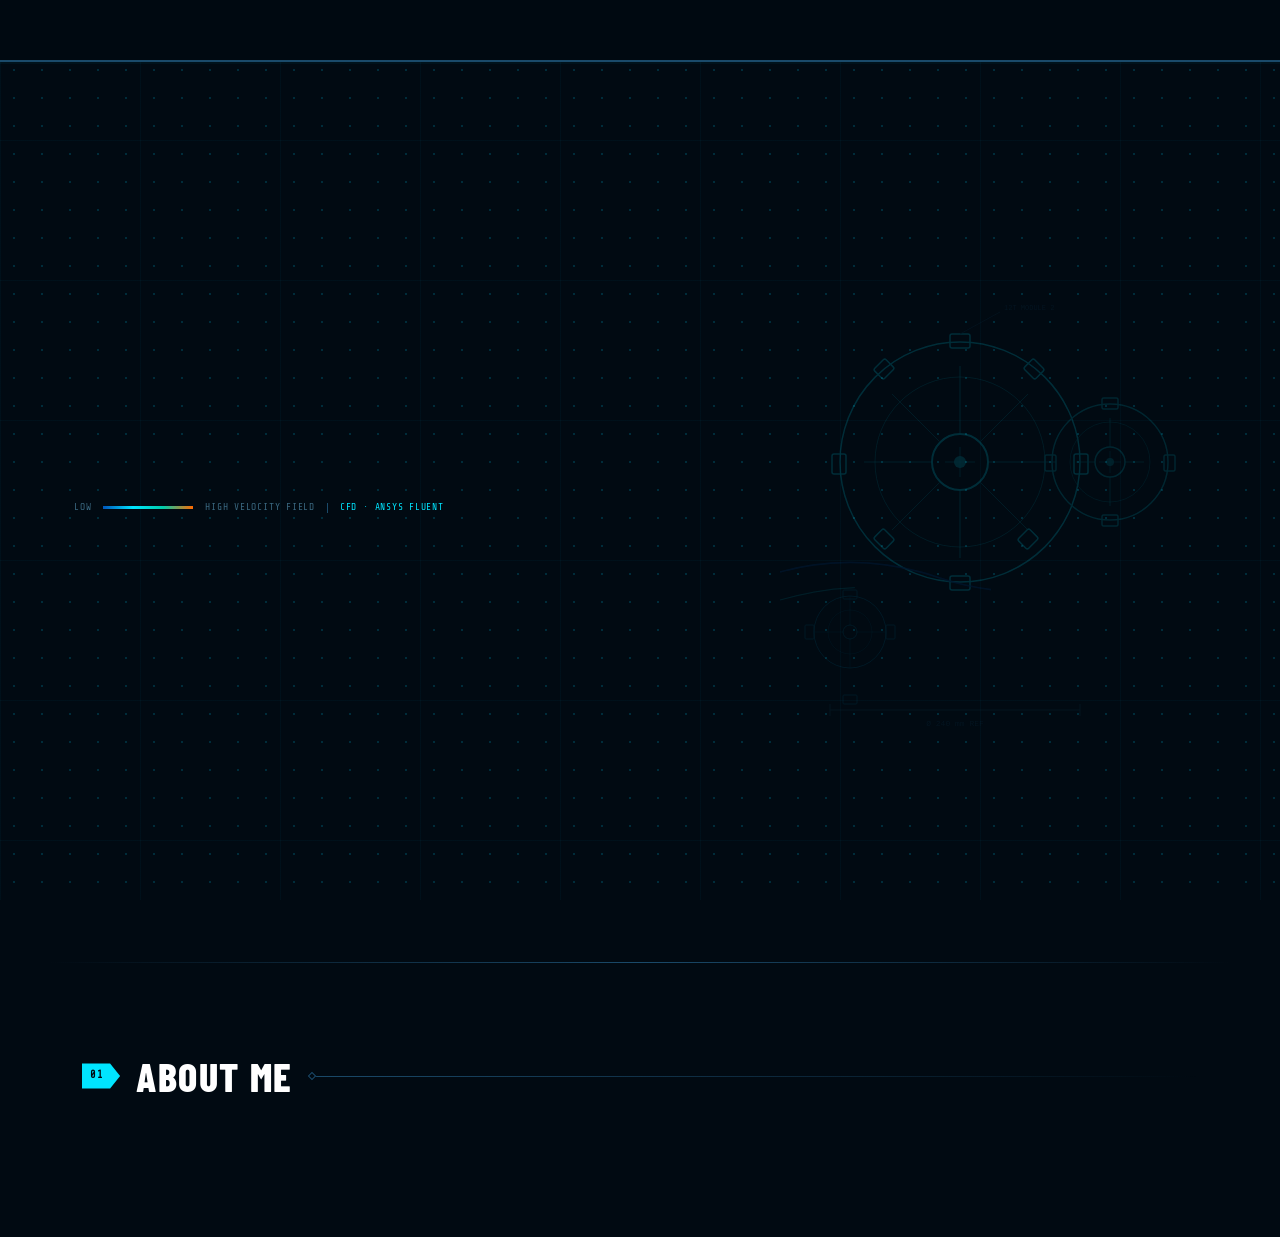
==== commit 13514f65: "Add files via upload" ====
--- a/index.html
+++ b/index.html
@@ -1,9 +1,91 @@
 <!DOCTYPE html>
 <html lang="en">
 <head>
-<meta charset="UTF-8"><meta name="viewport" content="width=device-width,initial-scale=1">
-<title>Md Redwan Islam | Mechanical Engineer & CFD Researcher</title>
+<meta charset="UTF-8">
+<meta name="viewport" content="width=device-width,initial-scale=1">
+<title>Md Redwan Islam | Mechanical Engineer & CFD Researcher | UK</title>
+<meta name="description" content="Md Redwan Islam — Mechanical Engineer and CFD Researcher. MSc University of Greenwich UK. Expert in ANSYS Fluent CFD simulation, HVAC design, SolidWorks, lean manufacturing. Seeking graduate engineering roles in the UK.">
+<meta name="keywords" content="Md Redwan Islam, Redwan Islam mechanical engineer, CFD engineer UK, ANSYS Fluent simulation, HVAC engineer, lean manufacturing engineer, SolidWorks engineer, graduate mechanical engineer, fluid mechanics researcher, VOF CFD simulation">
+<meta name="author" content="Md Redwan Islam">
+<meta name="robots" content="index, follow">
+<link rel="canonical" href="https://redwanislam.com/">
+<meta property="og:type" content="website">
+<meta property="og:url" content="https://redwanislam.com/">
+<meta property="og:title" content="Md Redwan Islam | Mechanical Engineer & CFD Researcher | UK">
+<meta property="og:description" content="Md Redwan Islam — Mechanical Engineer and CFD Researcher. MSc University of Greenwich UK. Expert in ANSYS Fluent CFD simulation, HVAC design, SolidWorks, lean manufacturing. Seeking graduate engineering roles in the UK.">
+<meta property="og:image" content="https://redwanislam.com/assets/img/photo.jpg">
+<meta property="og:site_name" content="Redwan Islam — Mechanical Engineer">
+<meta name="twitter:card" content="summary_large_image">
+<meta name="twitter:title" content="Md Redwan Islam | Mechanical Engineer & CFD Researcher | UK">
+<meta name="twitter:description" content="Md Redwan Islam — Mechanical Engineer and CFD Researcher. MSc University of Greenwich UK. Expert in ANSYS Fluent CFD simulation, HVAC design, SolidWorks, lean manufacturing. Seeking graduate engineering roles in the UK.">
+<meta name="twitter:image" content="https://redwanislam.com/assets/img/photo.jpg">
 <link rel="stylesheet" href="assets/css/style.css">
+<script type="application/ld+json">
+{
+  "@context": "https://schema.org",
+  "@type": "Person",
+  "name": "Md Redwan Islam",
+  "alternateName": "Redwan Islam",
+  "url": "https://redwanislam.com",
+  "image": "https://redwanislam.com/assets/img/photo.jpg",
+  "email": "redwanislam98@gmail.com",
+  "jobTitle": "Mechanical Engineer & CFD Researcher",
+  "description": "Results-driven mechanical engineer with expertise in CFD simulation using ANSYS Fluent, HVAC system design, optical engineering R&D, and lean manufacturing. MSc from University of Greenwich, UK.",
+  "sameAs": [
+    "https://linkedin.com/in/redwanislam98",
+    "https://redwanislam.com"
+  ],
+  "alumniOf": [
+    {
+      "@type": "CollegeOrUniversity",
+      "name": "University of Greenwich",
+      "address": {"@type":"PostalAddress","addressLocality":"London","addressCountry":"GB"}
+    },
+    {
+      "@type": "CollegeOrUniversity",
+      "name": "Bangladesh Army University of Science and Technology",
+      "address": {"@type":"PostalAddress","addressLocality":"Saidpur","addressCountry":"BD"}
+    }
+  ],
+  "knowsAbout": [
+    "Computational Fluid Dynamics","ANSYS Fluent","CFD Simulation",
+    "Mechanical Engineering","HVAC System Design","Lean Manufacturing",
+    "SolidWorks","AutoCAD","Multiphase Flow","VOF Modelling",
+    "FEA Analysis","OpenFOAM","Industry 4.0","Value Stream Mapping",
+    "Wind Tunnel Design","Liquid Sloshing Dynamics"
+  ],
+  "hasCredential": [
+    {
+      "@type": "EducationalOccupationalCredential",
+      "name": "MSc Mechanical and Manufacturing Engineering",
+      "credentialCategory": "degree",
+      "recognizedBy": {"@type":"CollegeOrUniversity","name":"University of Greenwich"}
+    },
+    {
+      "@type": "EducationalOccupationalCredential",
+      "name": "BSc Mechanical Engineering",
+      "credentialCategory": "degree",
+      "recognizedBy": {"@type":"CollegeOrUniversity","name":"Bangladesh Army University of Science and Technology"}
+    }
+  ],
+  "memberOf": {
+    "@type":"Organization",
+    "name":"Institution of Mechanical Engineers (IMechE)",
+    "url":"https://www.imeche.org"
+  },
+  "address": {
+    "@type":"PostalAddress",
+    "addressLocality":"London",
+    "addressRegion":"England",
+    "addressCountry":"GB"
+  },
+  "worksFor": {
+    "@type":"Organization",
+    "name":"Seeking Graduate Engineering Roles",
+    "address":{"@type":"PostalAddress","addressCountry":"GB"}
+  }
+}
+</script>
 </head>
 <body>
 <nav class="nav" id="nav"></nav>
--- a/assets/css/style.css
+++ b/assets/css/style.css
@@ -1,414 +1,416 @@
-/* ============================================================
-   REDWAN ISLAM PORTFOLIO — MECHANICAL ENGINEERING THEME
-   Blueprint · CFD Contours · Technical Drawing aesthetic
-   ============================================================ */
-
 @import url('https://fonts.googleapis.com/css2?family=Share+Tech+Mono&family=Barlow:wght@300;400;500;600;700&family=Barlow+Condensed:wght@400;600;700;800&display=swap');
 
+/* ── VARIABLES ── */
 :root {
-  --bg:        #010a12;
-  --surface:   #051018;
-  --surface2:  #0a1e2e;
-  --border:    #0f2d44;
-  --border-hi: #1a4a6a;
-  --accent:    #00e5ff;
-  --accent2:   #00b8cc;
-  --accent3:   #006a8a;
-  --cfd-blue:  #0066cc;
-  --cfd-mid:   #00ccaa;
-  --cfd-hot:   #ff6600;
-  --green:     #00e676;
-  --orange:    #ff9100;
-  --red:       #ff5252;
-  --text:      #ffffff;
-  --text-hi:   #e0f7ff;
-  --text-muted:#8ec8e0;
-  --text-dim:  #3a6880;
-  --mono: 'Share Tech Mono', monospace;
-  --sans: 'Barlow', sans-serif;
-  --cond: 'Barlow Condensed', sans-serif;
-}
-
-*, *::before, *::after { margin:0; padding:0; box-sizing:border-box; }
-html { scroll-behavior:smooth; font-size:16px; }
-body { background:var(--bg); color:var(--text); font-family:var(--sans); line-height:1.65; overflow-x:hidden; }
-
-/* BLUEPRINT DOT GRID */
-body::before {
-  content:''; position:fixed; inset:0; z-index:0; pointer-events:none;
+  --bg:#010a12; --surf:#051018; --surf2:#0a1e2e;
+  --bdr:#0f2d44; --bdr2:#1a4a6a;
+  --cyan:#00e5ff; --cyan2:#00b8cc; --cyan3:#006a8a;
+  --blue:#0055bb; --teal:#00ccaa; --hot:#ff6a00;
+  --green:#00e676; --orange:#ff9100; --red:#ff5252;
+  --txt:#ffffff; --txt2:#8ec8e0; --txt3:#3a6880;
+  --mono:'Share Tech Mono',monospace;
+  --sans:'Barlow',sans-serif;
+  --cond:'Barlow Condensed',sans-serif;
+}
+
+/* ── RESET ── */
+*,*::before,*::after{margin:0;padding:0;box-sizing:border-box;}
+html{scroll-behavior:smooth;}
+body{background:var(--bg);color:var(--txt);font-family:var(--sans);line-height:1.65;overflow-x:hidden;}
+img{max-width:100%;display:block;}
+a{color:inherit;text-decoration:none;}
+
+/* ── BLUEPRINT BACKGROUND ── */
+/* Fine dot grid */
+body::before{
+  content:'';position:fixed;inset:0;z-index:0;pointer-events:none;
+  background-image:radial-gradient(circle,rgba(0,180,220,.2) 1px,transparent 1px);
+  background-size:28px 28px;
+}
+/* Major grid lines */
+body::after{
+  content:'';position:fixed;inset:0;z-index:0;pointer-events:none;
   background-image:
-    radial-gradient(circle, rgba(0,180,220,.22) 1px, transparent 1px),
-    radial-gradient(circle, rgba(0,180,220,.07) 1px, transparent 1px);
-  background-size: 24px 24px, 6px 6px;
-  background-position: 0 0, 12px 12px;
-}
-/* MAJOR GRID LINES */
-body::after {
-  content:''; position:fixed; inset:0; z-index:0; pointer-events:none;
-  background-image:
-    linear-gradient(rgba(0,180,220,.05) 1px, transparent 1px),
-    linear-gradient(90deg, rgba(0,180,220,.05) 1px, transparent 1px);
-  background-size: 120px 120px;
-}
-
-img { max-width:100%; display:block; }
-a  { color:inherit; text-decoration:none; }
-::-webkit-scrollbar { width:4px; }
-::-webkit-scrollbar-track { background:var(--bg); }
-::-webkit-scrollbar-thumb { background:linear-gradient(to bottom, var(--cfd-blue), var(--accent), var(--cfd-hot)); }
-
-.z1 { position:relative; z-index:1; }
-.container { max-width:1180px; margin:0 auto; padding:0 2rem; }
+    linear-gradient(rgba(0,180,220,.045) 1px,transparent 1px),
+    linear-gradient(90deg,rgba(0,180,220,.045) 1px,transparent 1px);
+  background-size:140px 140px;
+}
+
+/* ── SCROLLBAR — CFD gradient ── */
+::-webkit-scrollbar{width:4px;}
+::-webkit-scrollbar-track{background:var(--bg);}
+::-webkit-scrollbar-thumb{background:linear-gradient(to bottom,var(--blue),var(--cyan),var(--hot));}
 
 /* ── NAV ── */
-.nav {
-  position:fixed; top:0; left:0; right:0; z-index:200;
-  height:62px;
-  background:rgba(1,10,18,.97);
-  backdrop-filter:blur(16px);
-  border-bottom:2px solid var(--border-hi);
-  box-shadow:0 1px 0 rgba(0,229,255,.06);
-  display:flex; align-items:center; justify-content:space-between;
-  padding:0 1.5rem;
-}
-.nav-logo {
-  font-family:var(--mono); font-size:1.35rem; font-weight:700;
-  color:var(--accent); letter-spacing:.08em; flex-shrink:0;
-  position:relative; padding:4px 10px;
-}
-.nav-logo::before,.nav-logo::after {
-  content:''; position:absolute;
-  width:7px; height:7px; border-color:var(--accent3); border-style:solid;
-}
-.nav-logo::before { top:0; left:0; border-width:1px 0 0 1px; }
-.nav-logo::after  { bottom:0; right:0; border-width:0 1px 1px 0; }
-
-.nav-links { display:flex; gap:1.5rem; list-style:none; }
-.nav-links a {
-  font-family:var(--mono); font-size:.72rem; color:var(--text-muted);
-  letter-spacing:.1em; text-transform:uppercase; transition:color .2s; position:relative;
-}
-.nav-links a::after {
-  content:''; position:absolute; bottom:-4px; left:0; right:0;
-  height:1px; background:var(--accent); transform:scaleX(0); transition:transform .2s;
-}
-.nav-links a:hover::after,.nav-links a.active::after { transform:scaleX(1); }
-.nav-links a:hover,.nav-links a.active { color:var(--accent); }
-
-.nav-cta {
-  font-family:var(--mono); font-size:.7rem; letter-spacing:.08em;
-  text-transform:uppercase; padding:.45rem 1.1rem;
-  border:1px solid var(--accent); color:var(--accent); background:transparent;
-  transition:all .2s; cursor:pointer; text-decoration:none; flex-shrink:0;
-}
-.nav-cta:hover { background:var(--accent); color:var(--bg); }
-
-.nav-hamburger {
-  display:none; flex-direction:column; gap:5px;
-  cursor:pointer; padding:6px; background:none; border:none; z-index:300;
-}
-.nav-hamburger span { display:block; width:24px; height:2px; background:var(--accent); transition:all .3s; }
-.nav-hamburger.open span:nth-child(1) { transform:translateY(7px) rotate(45deg); }
-.nav-hamburger.open span:nth-child(2) { opacity:0; }
-.nav-hamburger.open span:nth-child(3) { transform:translateY(-7px) rotate(-45deg); }
-
-.nav-drawer {
-  display:none; position:fixed; top:62px; left:0; right:0; bottom:0;
-  background:rgba(1,10,18,.99); backdrop-filter:blur(20px); z-index:199;
-  flex-direction:column; padding:2rem 1.5rem; border-top:1px solid var(--border-hi); overflow-y:auto;
-}
-.nav-drawer.open { display:flex; }
-.nav-drawer ul { list-style:none; display:flex; flex-direction:column; gap:0; margin-bottom:2rem; }
-.nav-drawer ul li a {
-  display:block; font-family:var(--mono); font-size:1.1rem; color:var(--text-muted);
-  letter-spacing:.1em; text-transform:uppercase; padding:1rem 0;
-  border-bottom:1px solid var(--border); transition:color .2s, padding-left .2s;
-}
-.nav-drawer ul li a:hover,.nav-drawer ul li a.active { color:var(--accent); padding-left:.5rem; }
-.nav-drawer .drawer-cv {
-  font-family:var(--mono); font-size:.85rem; letter-spacing:.1em; text-transform:uppercase;
-  padding:1rem 1.5rem; border:1px solid var(--accent); color:var(--accent);
-  background:transparent; text-align:center; text-decoration:none; transition:all .2s; margin-top:.5rem;
-}
-.nav-drawer .drawer-cv:hover { background:var(--accent); color:var(--bg); }
-
-.page { padding-top:62px; }
-
-/* ── SECTION HEADER — engineering callout style ── */
-.section { position:relative; z-index:1; padding:5.5rem 2rem; max-width:1180px; margin:0 auto; }
-.section-header { display:flex; align-items:center; gap:1rem; margin-bottom:3rem; }
-.section-num {
-  font-family:var(--mono); font-size:.65rem; color:var(--bg); background:var(--accent);
-  letter-spacing:.1em; padding:.25rem .9rem .25rem .5rem;
-  clip-path:polygon(0 0, calc(100% - 8px) 0, 100% 50%, calc(100% - 8px) 100%, 0 100%);
-}
-.section-title {
-  font-family:var(--cond); font-size:clamp(1.8rem,4vw,2.6rem);
-  font-weight:800; text-transform:uppercase; letter-spacing:.04em; color:var(--text);
-}
-.section-line {
-  flex:1; height:1px;
-  background:linear-gradient(to right, var(--border-hi), transparent);
+.nav{
+  position:fixed;top:0;left:0;right:0;z-index:200;
+  height:62px;background:rgba(1,10,18,.97);backdrop-filter:blur(16px);
+  border-bottom:2px solid var(--bdr2);
+  box-shadow:0 2px 0 rgba(0,229,255,.04);
+  display:flex;align-items:center;justify-content:space-between;padding:0 1.5rem;
+}
+/* RI logo with corner brackets */
+.nav-logo{
+  font-family:var(--mono);font-size:1.4rem;font-weight:700;color:var(--cyan);
+  letter-spacing:.1em;flex-shrink:0;position:relative;padding:4px 10px;
+}
+.nav-logo::before,.nav-logo::after{
+  content:'';position:absolute;width:7px;height:7px;
+  border-color:var(--cyan3);border-style:solid;
+}
+.nav-logo::before{top:0;left:0;border-width:1px 0 0 1px;}
+.nav-logo::after{bottom:0;right:0;border-width:0 1px 1px 0;}
+
+.nav-links{display:flex;gap:1.5rem;list-style:none;}
+.nav-links a{
+  font-family:var(--mono);font-size:.72rem;color:var(--txt2);
+  letter-spacing:.1em;text-transform:uppercase;transition:color .2s;position:relative;
+}
+.nav-links a::after{
+  content:'';position:absolute;bottom:-4px;left:0;right:0;
+  height:1px;background:var(--cyan);transform:scaleX(0);transition:transform .2s;
+}
+.nav-links a:hover::after,.nav-links a.active::after{transform:scaleX(1);}
+.nav-links a:hover,.nav-links a.active{color:var(--cyan);}
+.nav-cta{
+  font-family:var(--mono);font-size:.7rem;letter-spacing:.08em;text-transform:uppercase;
+  padding:.45rem 1.1rem;border:1px solid var(--cyan);color:var(--cyan);
+  background:transparent;transition:all .2s;cursor:pointer;text-decoration:none;flex-shrink:0;
+}
+.nav-cta:hover{background:var(--cyan);color:var(--bg);}
+
+/* Hamburger */
+.nav-hb{display:none;flex-direction:column;gap:5px;cursor:pointer;padding:6px;background:none;border:none;z-index:300;}
+.nav-hb span{display:block;width:24px;height:2px;background:var(--cyan);transition:all .3s;}
+.nav-hb.open span:nth-child(1){transform:translateY(7px) rotate(45deg);}
+.nav-hb.open span:nth-child(2){opacity:0;}
+.nav-hb.open span:nth-child(3){transform:translateY(-7px) rotate(-45deg);}
+
+/* Mobile drawer */
+.nav-drawer{
+  display:none;position:fixed;top:62px;left:0;right:0;bottom:0;
+  background:rgba(1,10,18,.99);backdrop-filter:blur(20px);z-index:199;
+  flex-direction:column;padding:2rem 1.5rem;border-top:1px solid var(--bdr2);overflow-y:auto;
+}
+.nav-drawer.open{display:flex;}
+.nav-drawer ul{list-style:none;display:flex;flex-direction:column;margin-bottom:2rem;}
+.nav-drawer ul li a{
+  display:block;font-family:var(--mono);font-size:1.1rem;color:var(--txt2);
+  letter-spacing:.1em;text-transform:uppercase;padding:1rem 0;
+  border-bottom:1px solid var(--bdr);transition:color .2s,padding-left .2s;
+}
+.nav-drawer ul li a:hover,.nav-drawer ul li a.active{color:var(--cyan);padding-left:.5rem;}
+.nav-drawer .dcv{
+  font-family:var(--mono);font-size:.85rem;letter-spacing:.1em;text-transform:uppercase;
+  padding:1rem 1.5rem;border:1px solid var(--cyan);color:var(--cyan);
+  background:transparent;text-align:center;text-decoration:none;transition:all .2s;margin-top:.5rem;
+}
+.nav-drawer .dcv:hover{background:var(--cyan);color:var(--bg);}
+
+.page{padding-top:62px;}
+
+/* ── SECTION HEADER — engineering callout ── */
+.section{position:relative;z-index:1;padding:5rem 2rem;max-width:1180px;margin:0 auto;}
+.section-hdr{display:flex;align-items:center;gap:1rem;margin-bottom:3rem;}
+/* Arrow-shaped section number badge */
+.sec-num{
+  font-family:var(--mono);font-size:.65rem;color:var(--bg);background:var(--cyan);
+  letter-spacing:.1em;padding:.25rem 1rem .25rem .5rem;
+  clip-path:polygon(0 0,calc(100% - 10px) 0,100% 50%,calc(100% - 10px) 100%,0 100%);
+  font-weight:700;
+}
+.sec-title{
+  font-family:var(--cond);font-size:clamp(1.8rem,4vw,2.5rem);
+  font-weight:800;text-transform:uppercase;letter-spacing:.04em;
+}
+.sec-line{
+  flex:1;height:1px;
+  background:linear-gradient(to right,var(--bdr2),transparent);
   position:relative;
 }
-.section-line::before {
-  content:''; position:absolute; left:0; top:-3px;
-  width:6px; height:6px;
-  border:1px solid var(--border-hi);
-  transform:rotate(45deg); background:var(--bg);
-}
-.section-divider {
-  width:100%; height:1px;
-  background:linear-gradient(to right, transparent, var(--border-hi), transparent);
-  max-width:1180px; margin:0 auto;
+.sec-line::before{
+  content:'';position:absolute;left:0;top:-3px;
+  width:6px;height:6px;border:1px solid var(--bdr2);
+  transform:rotate(45deg);background:var(--bg);
+}
+.divider{
+  height:1px;max-width:1180px;margin:0 auto;
+  background:linear-gradient(to right,transparent,var(--bdr2),transparent);
 }
 
 /* ── BUTTONS ── */
-.btn {
-  display:inline-flex; align-items:center; gap:.5rem;
-  font-family:var(--mono); font-size:.75rem; letter-spacing:.1em;
-  text-transform:uppercase; padding:.75rem 1.6rem; border:1px solid;
-  transition:all .25s; cursor:pointer; position:relative;
-}
-.btn-primary { background:var(--accent); border-color:var(--accent); color:var(--bg); font-weight:700; }
-.btn-primary:hover { background:transparent; color:var(--accent); }
-.btn-outline { background:transparent; border-color:var(--border-hi); color:var(--text-muted); }
-.btn-outline:hover { border-color:var(--accent); color:var(--accent); }
-.btn-ghost { background:transparent; border-color:transparent; color:var(--text-muted); }
-.btn-ghost:hover { color:var(--accent); }
+.btn{
+  display:inline-flex;align-items:center;gap:.5rem;
+  font-family:var(--mono);font-size:.74rem;letter-spacing:.1em;
+  text-transform:uppercase;padding:.72rem 1.5rem;border:1px solid;
+  transition:all .25s;cursor:pointer;
+}
+.btn-p{background:var(--cyan);border-color:var(--cyan);color:var(--bg);font-weight:700;}
+.btn-p:hover{background:transparent;color:var(--cyan);}
+.btn-o{background:transparent;border-color:var(--bdr2);color:var(--txt2);}
+.btn-o:hover{border-color:var(--cyan);color:var(--cyan);}
 
 /* ── TAGS ── */
-.tag { font-family:var(--mono); font-size:.62rem; padding:.22rem .65rem; border:1px solid var(--border-hi); color:var(--text-dim); letter-spacing:.05em; text-transform:uppercase; }
-.tag-accent { border-color:var(--accent3); color:var(--accent2); }
-.tag-green  { border-color:rgba(0,230,118,.35); color:var(--green); }
-.tag-orange { border-color:rgba(255,145,0,.35); color:var(--orange); }
-
-/* ── CARDS ── */
-.card { background:var(--surface); border:1px solid var(--border); padding:1.75rem; transition:border-color .25s, box-shadow .25s; }
-.card:hover { border-color:var(--accent3); box-shadow:0 0 24px rgba(0,229,255,.06); }
-.card-accent-left { border-left:3px solid var(--accent); }
-
-/* ── TIMELINE ── */
-.timeline { padding-left:2rem; position:relative; }
-.timeline::before {
-  content:''; position:absolute; left:0; top:10px; bottom:0; width:1px;
-  background:linear-gradient(to bottom, var(--cfd-blue), var(--accent), transparent);
-}
-.timeline-item { position:relative; margin-bottom:2.75rem; padding-left:1.5rem; }
-.timeline-item::before {
-  content:''; position:absolute; left:-2rem; top:10px;
-  width:9px; height:9px; border:1px solid var(--accent); background:var(--bg); transform:rotate(45deg);
-}
-.timeline-meta { font-family:var(--mono); font-size:.68rem; color:var(--accent); letter-spacing:.08em; text-transform:uppercase; margin-bottom:.3rem; }
-.timeline-role { font-family:var(--cond); font-size:1.3rem; font-weight:800; text-transform:uppercase; letter-spacing:.03em; color:var(--text); }
-.timeline-company { font-size:.87rem; color:var(--accent2); font-weight:600; margin-bottom:.65rem; }
-.timeline-desc { color:var(--text-muted); font-size:.9rem; line-height:1.75; margin-bottom:.75rem; }
-
-/* ── EDU CARD ── */
-.edu-card {
-  background:var(--surface); border:1px solid var(--border); padding:1.75rem;
-  position:relative; transition:border-color .25s, box-shadow .25s; overflow:hidden;
-}
-.edu-card:hover { border-color:var(--accent2); box-shadow:0 0 24px rgba(0,229,255,.05); }
-.edu-card::before {
-  content:''; position:absolute; top:0; left:0; width:4px; height:100%;
-  background:linear-gradient(to bottom, var(--cfd-blue), var(--accent), var(--cfd-mid));
-}
-.edu-card::after {
-  content:''; position:absolute; top:8px; right:8px;
-  width:12px; height:12px; border-top:1px solid var(--border-hi); border-right:1px solid var(--border-hi);
-}
-.edu-period { font-family:var(--mono); font-size:.66rem; color:var(--accent); letter-spacing:.08em; text-transform:uppercase; margin-bottom:.45rem; }
-.edu-degree { font-family:var(--cond); font-size:1.18rem; font-weight:800; text-transform:uppercase; margin-bottom:.25rem; color:var(--text); }
-.edu-institution { font-size:.87rem; color:var(--accent2); font-weight:600; margin-bottom:.65rem; }
-.edu-detail { font-size:.84rem; color:var(--text-muted); line-height:1.7; }
-
-/* ── PUBLICATIONS ── */
-.pub-item {
-  background:var(--surface); border:1px solid var(--border); padding:1.5rem;
-  display:grid; grid-template-columns:48px 1fr; gap:1.25rem; align-items:start;
-  transition:border-color .25s; position:relative; overflow:hidden;
-}
-.pub-item::before {
-  content:''; position:absolute; bottom:0; left:0; right:0; height:2px;
-  background:linear-gradient(to right, var(--cfd-blue), var(--accent), var(--cfd-hot), transparent);
-  transform:scaleX(0); transform-origin:left; transition:transform .4s;
-}
-.pub-item:hover { border-color:var(--accent2); }
-.pub-item:hover::before { transform:scaleX(1); }
-.pub-index { font-family:var(--cond); font-size:2.2rem; font-weight:900; color:var(--border-hi); line-height:1; }
-.pub-type  { font-family:var(--mono); font-size:.65rem; color:var(--orange); letter-spacing:.1em; text-transform:uppercase; margin-bottom:.35rem; }
-.pub-title { font-size:.95rem; font-weight:700; margin-bottom:.35rem; line-height:1.4; color:var(--text); }
-.pub-venue { font-size:.82rem; color:var(--accent2); margin-bottom:.3rem; }
-.pub-authors { font-size:.78rem; color:var(--text-dim); font-style:italic; }
-
-/* ── PROJECT CARDS ── */
-.project-card {
-  background:var(--surface); border:1px solid var(--border); padding:1.75rem;
-  position:relative; overflow:hidden; transition:border-color .25s, box-shadow .25s;
-}
-.project-card::after {
-  content:''; position:absolute; bottom:0; left:0; right:0; height:3px;
-  background:linear-gradient(to right, var(--cfd-blue), var(--accent), var(--cfd-mid), var(--cfd-hot));
-  transform:scaleX(0); transform-origin:left; transition:transform .4s ease;
-}
-.project-card:hover { border-color:var(--accent2); box-shadow:0 0 32px rgba(0,229,255,.08); }
-.project-card:hover::after { transform:scaleX(1); }
-.project-type  { font-family:var(--mono); font-size:.65rem; color:var(--accent); letter-spacing:.1em; text-transform:uppercase; margin-bottom:.65rem; }
-.project-title { font-family:var(--cond); font-size:1.15rem; font-weight:800; text-transform:uppercase; margin-bottom:.65rem; line-height:1.2; color:var(--text); }
-.project-desc  { font-size:.86rem; color:var(--text-muted); line-height:1.75; margin-bottom:1rem; }
-.project-outcome {
-  font-family:var(--mono); font-size:.72rem; color:var(--green);
-  padding:.4rem .75rem; border:1px solid rgba(0,230,118,.2); background:rgba(0,230,118,.04); margin-bottom:1rem;
-}
-
-/* ── SKILLS ── */
-.skill-group {
-  background:var(--surface); border:1px solid var(--border); padding:1.5rem;
-  position:relative; transition:border-color .25s;
-}
-.skill-group:hover { border-color:var(--accent3); }
-.skill-group::before {
-  content:''; position:absolute; top:6px; left:6px;
-  width:10px; height:10px; border-top:1px solid var(--border-hi); border-left:1px solid var(--border-hi);
-}
-.skill-group-title {
-  font-family:var(--mono); font-size:.7rem; color:var(--accent);
-  letter-spacing:.1em; text-transform:uppercase; margin-bottom:1rem;
-  padding-bottom:.5rem; border-bottom:1px solid var(--border);
-}
-.skill-list { list-style:none; display:flex; flex-direction:column; gap:.55rem; }
-.skill-list li { display:flex; align-items:center; gap:.6rem; font-size:.875rem; color:var(--text-muted); }
-.skill-list li::before { content:'▸'; color:var(--accent); font-size:.7rem; }
-.skill-bar-wrap { flex:1; height:3px; background:var(--border); margin-left:auto; max-width:70px; }
-.skill-bar {
-  height:100%; background:linear-gradient(to right, var(--cfd-blue), var(--accent));
+.tag{font-family:var(--mono);font-size:.62rem;padding:.2rem .6rem;border:1px solid var(--bdr2);color:var(--txt3);letter-spacing:.05em;text-transform:uppercase;}
+.tac{border-color:var(--cyan3);color:var(--cyan2);}
+
+/* ── TIMELINE — CFD gradient vertical line ── */
+.timeline{padding-left:2rem;position:relative;}
+.timeline::before{
+  content:'';position:absolute;left:0;top:10px;bottom:0;width:1px;
+  background:linear-gradient(to bottom,var(--blue),var(--cyan),transparent);
+}
+.tl-item{position:relative;margin-bottom:2.75rem;padding-left:1.5rem;}
+.tl-item::before{
+  content:'';position:absolute;left:-2rem;top:10px;
+  width:9px;height:9px;border:1px solid var(--cyan);
+  background:var(--bg);transform:rotate(45deg);
+}
+.tl-meta{font-family:var(--mono);font-size:.68rem;color:var(--cyan);letter-spacing:.08em;text-transform:uppercase;margin-bottom:.3rem;}
+.tl-role{font-family:var(--cond);font-size:1.3rem;font-weight:800;text-transform:uppercase;letter-spacing:.03em;}
+.tl-co{font-size:.87rem;color:var(--cyan2);font-weight:600;margin-bottom:.65rem;}
+.tl-desc{color:var(--txt2);font-size:.9rem;line-height:1.75;margin-bottom:.75rem;}
+
+/* ── EDU CARD — CFD gradient left stripe ── */
+.edu-card{
+  background:var(--surf);border:1px solid var(--bdr);padding:1.75rem;
+  position:relative;transition:border-color .25s,box-shadow .25s;overflow:hidden;
+}
+.edu-card:hover{border-color:var(--cyan2);box-shadow:0 0 24px rgba(0,229,255,.06);}
+.edu-card::before{
+  content:'';position:absolute;top:0;left:0;width:4px;height:100%;
+  background:linear-gradient(to bottom,var(--blue),var(--cyan),var(--teal));
+}
+.edu-card::after{
+  content:'';position:absolute;top:8px;right:8px;
+  width:12px;height:12px;border-top:1px solid var(--bdr2);border-right:1px solid var(--bdr2);
+}
+.edu-period{font-family:var(--mono);font-size:.66rem;color:var(--cyan);letter-spacing:.08em;text-transform:uppercase;margin-bottom:.45rem;}
+.edu-deg{font-family:var(--cond);font-size:1.18rem;font-weight:800;text-transform:uppercase;margin-bottom:.25rem;}
+.edu-inst{font-size:.87rem;color:var(--cyan2);font-weight:600;margin-bottom:.65rem;}
+.edu-det{font-size:.84rem;color:var(--txt2);line-height:1.7;}
+
+/* ── PUB ITEM — animated CFD bar on hover ── */
+.pub-item{
+  background:var(--surf);border:1px solid var(--bdr);padding:1.5rem;
+  display:grid;grid-template-columns:50px 1fr;gap:1.25rem;
+  position:relative;overflow:hidden;transition:border-color .25s;
+}
+.pub-item::after{
+  content:'';position:absolute;bottom:0;left:0;right:0;height:2px;
+  background:linear-gradient(to right,var(--blue),var(--cyan),var(--teal),var(--hot));
+  transform:scaleX(0);transform-origin:left;transition:transform .4s;
+}
+.pub-item:hover{border-color:var(--cyan2);}
+.pub-item:hover::after{transform:scaleX(1);}
+.pub-idx{font-family:var(--cond);font-size:2.2rem;font-weight:900;color:var(--bdr2);line-height:1;}
+.pub-type{font-family:var(--mono);font-size:.65rem;color:var(--orange);letter-spacing:.1em;text-transform:uppercase;margin-bottom:.35rem;}
+.pub-title{font-size:.95rem;font-weight:700;margin-bottom:.35rem;line-height:1.4;}
+.pub-venue{font-size:.82rem;color:var(--cyan2);margin-bottom:.3rem;}
+.pub-authors{font-size:.78rem;color:var(--txt3);font-style:italic;}
+
+/* ── PROJECT CARD — CFD pressure bar sweeps on hover ── */
+.proj-card{
+  background:var(--surf);border:1px solid var(--bdr);padding:1.75rem;
+  position:relative;overflow:hidden;transition:border-color .25s,box-shadow .25s;
+}
+.proj-card::after{
+  content:'';position:absolute;bottom:0;left:0;right:0;height:3px;
+  background:linear-gradient(to right,var(--blue),var(--cyan),var(--teal),var(--hot));
+  transform:scaleX(0);transform-origin:left;transition:transform .4s;
+}
+.proj-card:hover{border-color:var(--cyan2);box-shadow:0 0 28px rgba(0,229,255,.07);}
+.proj-card:hover::after{transform:scaleX(1);}
+.proj-type{font-family:var(--mono);font-size:.65rem;color:var(--cyan);letter-spacing:.1em;text-transform:uppercase;margin-bottom:.65rem;}
+.proj-title{font-family:var(--cond);font-size:1.15rem;font-weight:800;text-transform:uppercase;margin-bottom:.65rem;line-height:1.2;}
+.proj-desc{font-size:.86rem;color:var(--txt2);line-height:1.75;margin-bottom:1rem;}
+.proj-out{
+  font-family:var(--mono);font-size:.72rem;color:var(--green);
+  padding:.4rem .75rem;border:1px solid rgba(0,230,118,.2);
+  background:rgba(0,230,118,.04);margin-bottom:1rem;
+}
+
+/* ── SKILL GROUP — corner bracket decoration ── */
+.skill-grp{
+  background:var(--surf);border:1px solid var(--bdr);padding:1.5rem;
+  position:relative;transition:border-color .25s;
+}
+.skill-grp:hover{border-color:var(--cyan3);}
+.skill-grp::before{
+  content:'';position:absolute;top:7px;left:7px;
+  width:10px;height:10px;border-top:1px solid var(--bdr2);border-left:1px solid var(--bdr2);
+}
+.skill-grp::after{
+  content:'';position:absolute;bottom:7px;right:7px;
+  width:10px;height:10px;border-bottom:1px solid var(--bdr2);border-right:1px solid var(--bdr2);
+}
+.skill-grp-title{
+  font-family:var(--mono);font-size:.7rem;color:var(--cyan);
+  letter-spacing:.1em;text-transform:uppercase;
+  margin-bottom:1rem;padding-bottom:.5rem;border-bottom:1px solid var(--bdr);
+}
+.skill-list{list-style:none;display:flex;flex-direction:column;gap:.55rem;}
+.skill-list li{display:flex;align-items:center;gap:.6rem;font-size:.875rem;color:var(--txt2);}
+.skill-list li::before{content:'▸';color:var(--cyan);font-size:.7rem;}
+.skill-bar-w{flex:1;height:3px;background:var(--bdr);margin-left:auto;max-width:70px;}
+.skill-bar{
+  height:100%;background:linear-gradient(to right,var(--blue),var(--cyan));
   position:relative;
 }
-.skill-bar::after { content:''; position:absolute; right:0; top:-2px; width:1px; height:7px; background:var(--accent); }
-
-/* ── HONOURS ── */
-.honour-item {
-  display:flex; gap:1rem; align-items:start; padding:1rem 1.25rem;
-  background:var(--surface); border:1px solid var(--border); transition:border-color .25s;
-}
-.honour-item:hover { border-color:var(--accent3); }
-.honour-icon { color:var(--orange); font-size:1rem; min-width:20px; }
-.honour-text { font-size:.87rem; color:var(--text-muted); }
-.honour-text strong { color:var(--text); }
-
-/* ── CONTACT ── */
-.contact-link {
-  display:flex; align-items:center; gap:1rem; padding:1rem 1.25rem;
-  background:var(--surface); border:1px solid var(--border); color:var(--text);
-  transition:all .2s; position:relative; overflow:hidden;
-}
-.contact-link::after {
-  content:''; position:absolute; left:0; top:0; bottom:0; width:2px;
-  background:linear-gradient(to bottom, var(--cfd-blue), var(--accent));
-  transform:scaleY(0); transform-origin:top; transition:transform .25s;
-}
-.contact-link:hover { border-color:var(--accent); }
-.contact-link:hover::after { transform:scaleY(1); }
-.contact-link-icon { font-family:var(--mono); font-size:.72rem; color:var(--accent); min-width:68px; letter-spacing:.05em; text-transform:uppercase; }
-.contact-link-val { font-size:.875rem; color:var(--text-muted); }
-.contact-link:hover .contact-link-val { color:var(--accent); }
-
-/* ── DETAIL ROWS ── */
-.detail-row { display:flex; gap:1rem; align-items:baseline; padding-bottom:.75rem; border-bottom:1px solid var(--border); }
-.detail-key { font-family:var(--mono); font-size:.68rem; color:var(--accent); text-transform:uppercase; letter-spacing:.08em; min-width:108px; }
-.detail-val { font-size:.9rem; color:var(--text-muted); }
-.detail-val a { color:var(--accent2); }
-.detail-val a:hover { color:var(--accent); }
+.skill-bar::after{content:'';position:absolute;right:0;top:-2px;width:1px;height:7px;background:var(--cyan);}
+
+/* ── HONOUR ITEM ── */
+.honour-item{
+  display:flex;gap:1rem;align-items:start;padding:1rem 1.25rem;
+  background:var(--surf);border:1px solid var(--bdr);transition:border-color .25s;
+}
+.honour-item:hover{border-color:var(--cyan3);}
+.honour-icon{color:var(--orange);font-size:1rem;min-width:20px;}
+.honour-text{font-size:.87rem;color:var(--txt2);}
+.honour-text strong{color:var(--txt);}
+
+/* ── CONTACT LINK ── */
+.contact-link{
+  display:flex;align-items:center;gap:1rem;padding:1rem 1.25rem;
+  background:var(--surf);border:1px solid var(--bdr);color:var(--txt);
+  transition:all .2s;position:relative;overflow:hidden;
+}
+.contact-link::before{
+  content:'';position:absolute;left:0;top:0;bottom:0;width:2px;
+  background:linear-gradient(to bottom,var(--blue),var(--cyan));
+  transform:scaleY(0);transform-origin:top;transition:transform .25s;
+}
+.contact-link:hover{border-color:var(--cyan);}
+.contact-link:hover::before{transform:scaleY(1);}
+.cl-icon{font-family:var(--mono);font-size:.72rem;color:var(--cyan);min-width:70px;letter-spacing:.05em;text-transform:uppercase;}
+.cl-val{font-size:.875rem;color:var(--txt2);}
+.contact-link:hover .cl-val{color:var(--cyan);}
+
+/* ── DETAIL ROW ── */
+.det-row{display:flex;gap:1rem;align-items:baseline;padding-bottom:.75rem;border-bottom:1px solid var(--bdr);}
+.det-key{font-family:var(--mono);font-size:.68rem;color:var(--cyan);text-transform:uppercase;letter-spacing:.08em;min-width:110px;}
+.det-val{font-size:.9rem;color:var(--txt2);}
+.det-val a{color:var(--cyan2);}
+.det-val a:hover{color:var(--cyan);}
+
+/* ── PHOTO FRAME ── */
+.photo-frame{
+  width:200px;height:200px;border:2px solid var(--cyan);
+  position:relative;overflow:hidden;flex-shrink:0;
+}
+.photo-frame::before{
+  content:'';position:absolute;inset:0;z-index:1;pointer-events:none;
+  background:linear-gradient(rgba(0,229,255,.06) 1px,transparent 1px),
+             linear-gradient(90deg,rgba(0,229,255,.06) 1px,transparent 1px);
+  background-size:20px 20px;
+}
+.photo-frame img{width:100%;height:100%;object-fit:cover;}
+.photo-ph{
+  width:100%;height:100%;display:flex;flex-direction:column;
+  align-items:center;justify-content:center;
+  background:var(--surf2);color:var(--txt3);
+  font-family:var(--mono);font-size:.65rem;letter-spacing:.08em;text-align:center;gap:.5rem;
+}
+.photo-ph svg{opacity:.4;}
+
+/* ── STAT BOX ── */
+.stat-box{
+  border:1px solid var(--bdr);padding:.75rem 1rem;min-width:100px;
+  background:var(--surf);position:relative;
+}
+.stat-box::after{
+  content:'';position:absolute;top:4px;right:4px;
+  width:6px;height:6px;border-top:1px solid var(--bdr2);border-right:1px solid var(--bdr2);
+}
+.stat-num{font-family:var(--cond);font-size:2.6rem;font-weight:900;color:var(--cyan);line-height:1;}
+.stat-lbl{font-family:var(--mono);font-size:.62rem;color:var(--txt3);letter-spacing:.1em;text-transform:uppercase;margin-top:.2rem;}
+
+/* ── FORM ── */
+.form-grp{display:flex;flex-direction:column;gap:.4rem;}
+.form-grp label{font-family:var(--mono);font-size:.66rem;color:var(--cyan);letter-spacing:.1em;text-transform:uppercase;}
+.form-grp input,.form-grp textarea{
+  background:var(--surf);border:1px solid var(--bdr2);color:var(--txt);
+  padding:.72rem 1rem;font-family:var(--sans);font-size:.875rem;outline:none;
+  transition:border-color .2s;width:100%;
+}
+.form-grp input:focus,.form-grp textarea:focus{border-color:var(--cyan2);}
+.form-grp textarea{resize:vertical;min-height:110px;}
 
 /* ── ANIMATIONS ── */
-@keyframes blink { 0%,100%{opacity:1} 50%{opacity:0} }
-.cursor::after { content:'_'; color:var(--accent); animation:blink 1s step-end infinite; }
-
-@keyframes fadeUp { from{opacity:0;transform:translateY(22px)} to{opacity:1;transform:translateY(0)} }
-.fade-up { animation:fadeUp .6s ease both; }
-.delay-1{animation-delay:.1s}.delay-2{animation-delay:.2s}.delay-3{animation-delay:.3s}
-.delay-4{animation-delay:.4s}.delay-5{animation-delay:.5s}
-
-@keyframes rotate-cw  { to{transform:rotate(360deg)} }
-@keyframes rotate-ccw { to{transform:rotate(-360deg)} }
-@keyframes flow {
-  0%  { stroke-dashoffset:600; }
-  100%{ stroke-dashoffset:0; }
-}
-
-/* ── GEAR ELEMENTS ── */
-.gear-cw  { animation:rotate-cw  14s linear infinite; transform-origin:center; }
-.gear-ccw { animation:rotate-ccw 10s linear infinite; transform-origin:center; }
-.gear-slow{ animation:rotate-cw  22s linear infinite; transform-origin:center; }
+@keyframes blink{0%,100%{opacity:1}50%{opacity:0}}
+.cursor::after{content:'_';color:var(--cyan);animation:blink 1s step-end infinite;}
+
+@keyframes fadeUp{from{opacity:0;transform:translateY(22px)}to{opacity:1;transform:translateY(0)}}
+.fu{animation:fadeUp .6s ease both;}
+.d1{animation-delay:.1s}.d2{animation-delay:.2s}.d3{animation-delay:.3s}
+.d4{animation-delay:.4s}.d5{animation-delay:.5s}
+
+/* GEAR ROTATION — uses JS-set CSS variable for cross-browser compat */
+@keyframes spin-cw {from{transform:rotate(0deg)}to{transform:rotate(360deg)}}
+@keyframes spin-ccw{from{transform:rotate(0deg)}to{transform:rotate(-360deg)}}
+.gear-cw {animation:spin-cw  16s linear infinite;}
+.gear-ccw{animation:spin-ccw 11s linear infinite;}
+.gear-slow{animation:spin-cw 24s linear infinite;}
+
+@keyframes flow{from{stroke-dashoffset:600}to{stroke-dashoffset:0}}
 
 /* ── GRIDS ── */
-.grid-2 { display:grid; grid-template-columns:1fr 1fr; gap:1.5rem; }
-.grid-3 { display:grid; grid-template-columns:repeat(3,1fr); gap:1.5rem; }
-.grid-auto { display:grid; grid-template-columns:repeat(auto-fit,minmax(300px,1fr)); gap:1.5rem; }
-.grid-auto-sm { display:grid; grid-template-columns:repeat(auto-fit,minmax(240px,1fr)); gap:1.5rem; }
-.flex-col { display:flex; flex-direction:column; gap:1rem; }
-
-.stat-num  { font-family:var(--cond); font-size:2.6rem; font-weight:900; color:var(--accent); line-height:1; }
-.stat-label{ font-family:var(--mono); font-size:.64rem; color:var(--text-dim); letter-spacing:.1em; text-transform:uppercase; margin-top:.2rem; }
-
-/* ── FORM ── */
-.form-group { display:flex; flex-direction:column; gap:.4rem; }
-.form-group label { font-family:var(--mono); font-size:.66rem; color:var(--accent); letter-spacing:.1em; text-transform:uppercase; }
-.form-group input,.form-group textarea,.form-group select {
-  background:var(--surface); border:1px solid var(--border-hi); color:var(--text);
-  padding:.75rem 1rem; font-family:var(--sans); font-size:.875rem; outline:none; transition:border-color .2s; width:100%;
-}
-.form-group input:focus,.form-group textarea:focus { border-color:var(--accent2); }
-.form-group textarea { resize:vertical; min-height:110px; }
-
-/* ── PHOTO FRAME ── */
-.photo-frame {
-  width:200px; height:200px; border:2px solid var(--accent);
-  position:relative; overflow:hidden; flex-shrink:0;
-}
-.photo-frame::before {
-  content:''; position:absolute; inset:0; z-index:1; pointer-events:none;
-  background:linear-gradient(rgba(0,229,255,.06) 1px,transparent 1px),linear-gradient(90deg,rgba(0,229,255,.06) 1px,transparent 1px);
-  background-size:20px 20px;
-}
-.photo-frame img { width:100%; height:100%; object-fit:cover; }
-.photo-placeholder {
-  width:100%; height:100%; display:flex; flex-direction:column; align-items:center; justify-content:center;
-  background:var(--surface2); color:var(--text-dim); font-family:var(--mono);
-  font-size:.65rem; letter-spacing:.08em; text-align:center; gap:.5rem;
-}
-.photo-placeholder svg { opacity:.4; }
-
-/* ══════════════════════════════════════════
-   RESPONSIVE
-══════════════════════════════════════════ */
-@media(max-width:900px) {
-  .nav-links,.nav-cta { display:none; }
-  .nav-hamburger { display:flex; }
-  .grid-2,.grid-3 { grid-template-columns:1fr; }
-  .grid-auto { grid-template-columns:1fr; }
-  .hero-svg { display:none; }
-  .hero-stats-col { flex-direction:row !important; flex-wrap:wrap; gap:1.5rem !important; padding-left:0 !important; justify-content:flex-start; margin-top:2rem; }
-}
-@media(max-width:600px) {
-  .section { padding:3rem 1.25rem; }
-  .nav { padding:0 1.25rem; }
-  .section-title { font-size:1.6rem; }
-  .hero-wrap { padding:5rem 1.25rem 3rem !important; }
-  .hero-name { font-size:clamp(2.8rem,16vw,5rem) !important; }
-  .hero-subtitle { font-size:1rem !important; }
-  .hero-bio { font-size:.9rem !important; }
-  .hero-btns { flex-direction:column !important; gap:.75rem !important; }
-  .hero-btns .btn { justify-content:center; text-align:center; }
-  .hero-stats-col { display:grid !important; grid-template-columns:1fr 1fr; gap:1rem !important; margin-top:2rem; padding:0 !important; }
-  .stat-num { font-size:2rem; }
-  .timeline { padding-left:1.5rem; }
-  .project-card,.edu-card,.pub-item { padding:1.25rem; }
-  .pub-item { grid-template-columns:36px 1fr; gap:.75rem; }
-  .grid-auto-sm { grid-template-columns:1fr; }
-  .detail-row { flex-direction:column; gap:.2rem; }
-  .detail-key { min-width:auto; }
-  .photo-frame { width:140px !important; height:140px !important; }
-  .btn { font-size:.7rem; padding:.7rem 1.2rem; }
-}
+.g2{display:grid;grid-template-columns:1fr 1fr;gap:1.5rem;}
+.g3{display:grid;grid-template-columns:repeat(3,1fr);gap:1.5rem;}
+.ga{display:grid;grid-template-columns:repeat(auto-fit,minmax(300px,1fr));gap:1.5rem;}
+.gas{display:grid;grid-template-columns:repeat(auto-fit,minmax(240px,1fr));gap:1.5rem;}
+.fc{display:flex;flex-direction:column;gap:1rem;}
+
+/* ── RESPONSIVE ── */
+@media(max-width:900px){
+  .nav-links,.nav-cta{display:none;}
+  .nav-hb{display:flex;}
+  .g2,.g3{grid-template-columns:1fr;}
+  .ga{grid-template-columns:1fr;}
+  .hero-svg-wrap{
+    position:absolute!important;
+    right:50%!important;
+    top:50%!important;
+    transform:translate(50%,-50%)!important;
+    opacity:.07!important;
+    width:340px!important;
+    height:340px!important;
+    pointer-events:none;
+  }
+  .stats-col{flex-direction:row!important;flex-wrap:wrap;gap:1.25rem!important;padding-left:0!important;justify-content:flex-start;margin-top:1.5rem;}
+}
+@media(max-width:600px){
+  .section{padding:3rem 1.25rem;}
+  .nav{padding:0 1.25rem;}
+  .sec-title{font-size:1.6rem;}
+  .hero-wrap{padding:5rem 1.25rem 3rem!important;}
+  .hero-name{font-size:clamp(2.8rem,15vw,4.5rem)!important;}
+  .hero-sub{font-size:1rem!important;}
+  .hero-btns{flex-direction:column!important;gap:.75rem!important;}
+  .hero-btns .btn{justify-content:center;}
+  .stats-col{display:grid!important;grid-template-columns:1fr 1fr;gap:.85rem!important;margin-top:1.5rem;padding:0!important;}
+  .stat-num{font-size:2rem;}
+  .timeline{padding-left:1.5rem;}
+  .proj-card,.edu-card,.pub-item{padding:1.25rem;}
+  .pub-item{grid-template-columns:36px 1fr;gap:.75rem;}
+  .gas{grid-template-columns:1fr;}
+  .det-row{flex-direction:column;gap:.15rem;}
+  .det-key{min-width:auto;}
+  .photo-frame{width:140px!important;height:140px!important;}
+  .btn{font-size:.7rem;padding:.65rem 1.1rem;}
+}
+
+/* ── PROJECT IMAGE GALLERY ── */
+.proj-gallery{
+  display:grid;grid-template-columns:repeat(auto-fit,minmax(240px,1fr));
+  gap:.75rem;margin:.75rem 0 1rem;
+}
+.proj-img-wrap{position:relative;overflow:hidden;border:1px solid var(--bdr);}
+.proj-img-wrap img{transition:transform .35s ease;}
+.proj-img-wrap:hover img{transform:scale(1.03);}
+.proj-img-cap{
+  background:rgba(1,10,18,.88);
+  font-family:var(--mono);font-size:.62rem;letter-spacing:.06em;
+  color:var(--txt3);padding:.35rem .6rem;text-transform:uppercase;
+}
+
